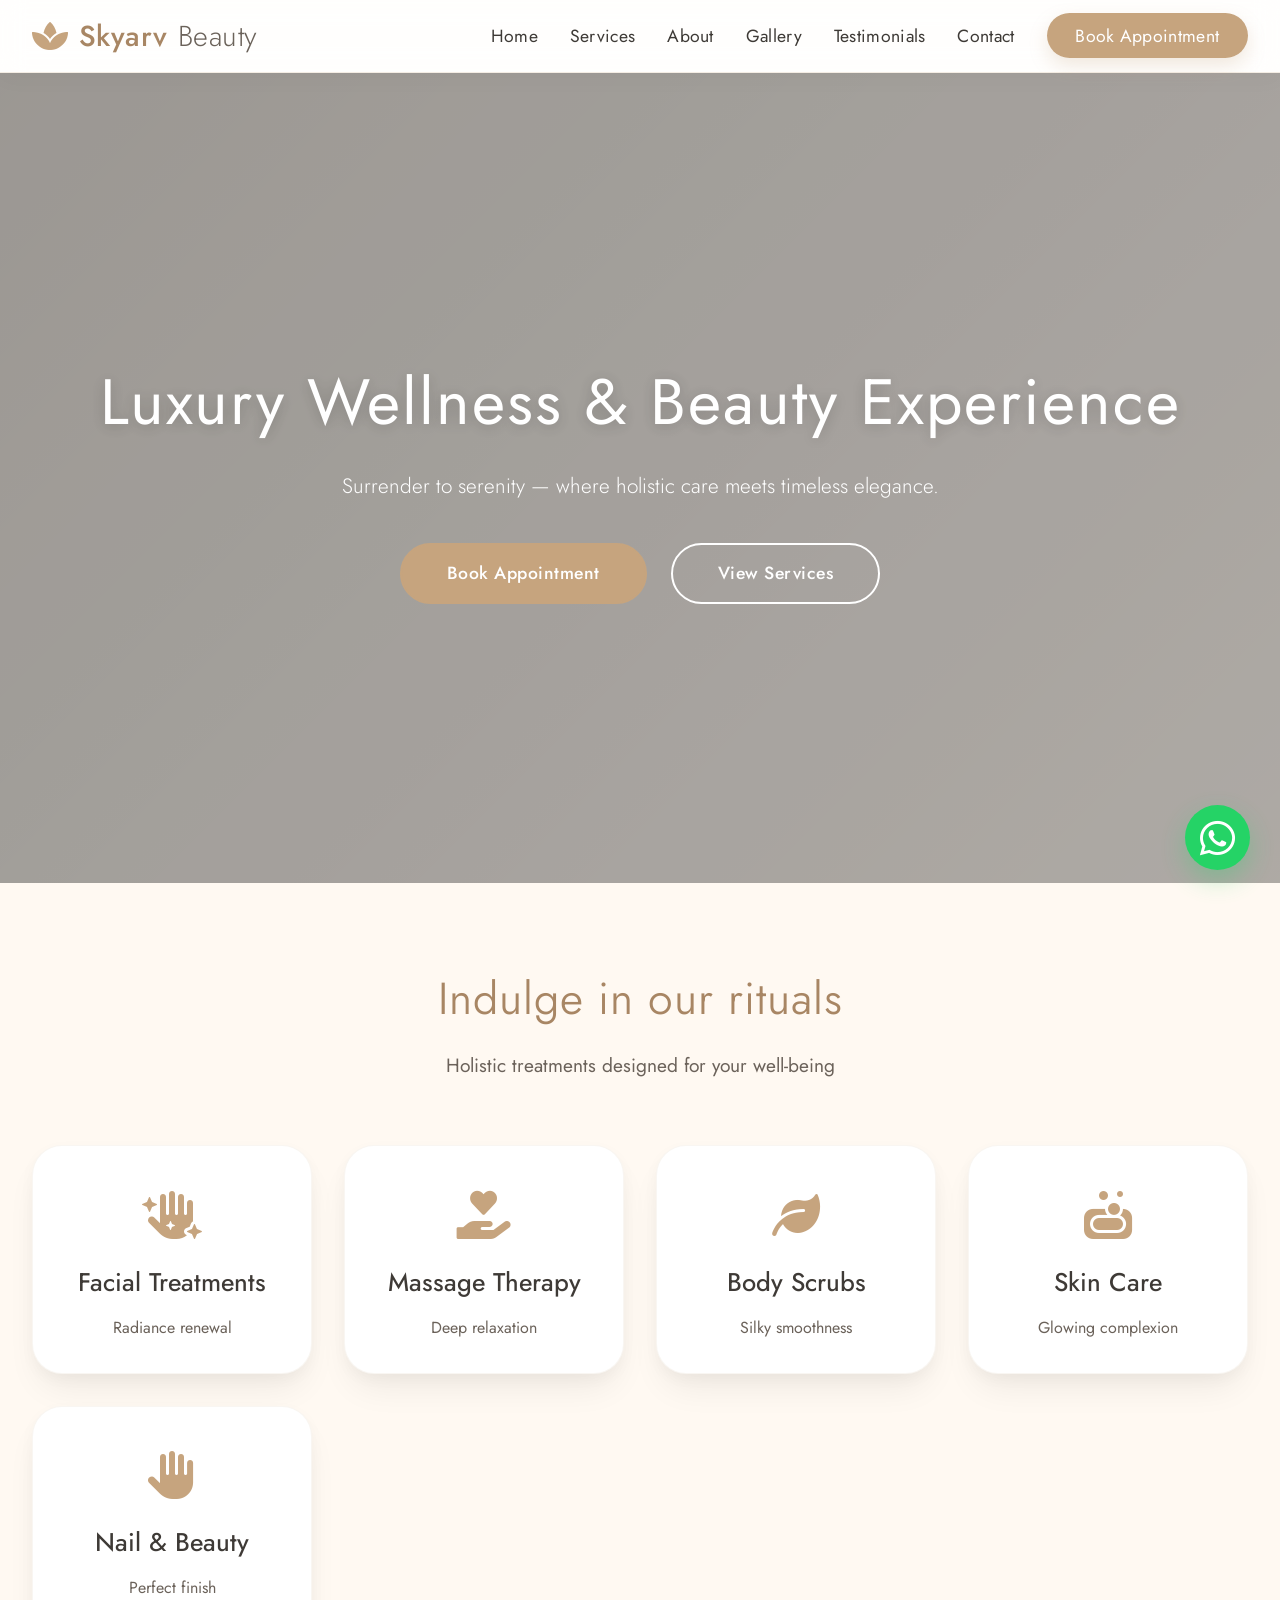
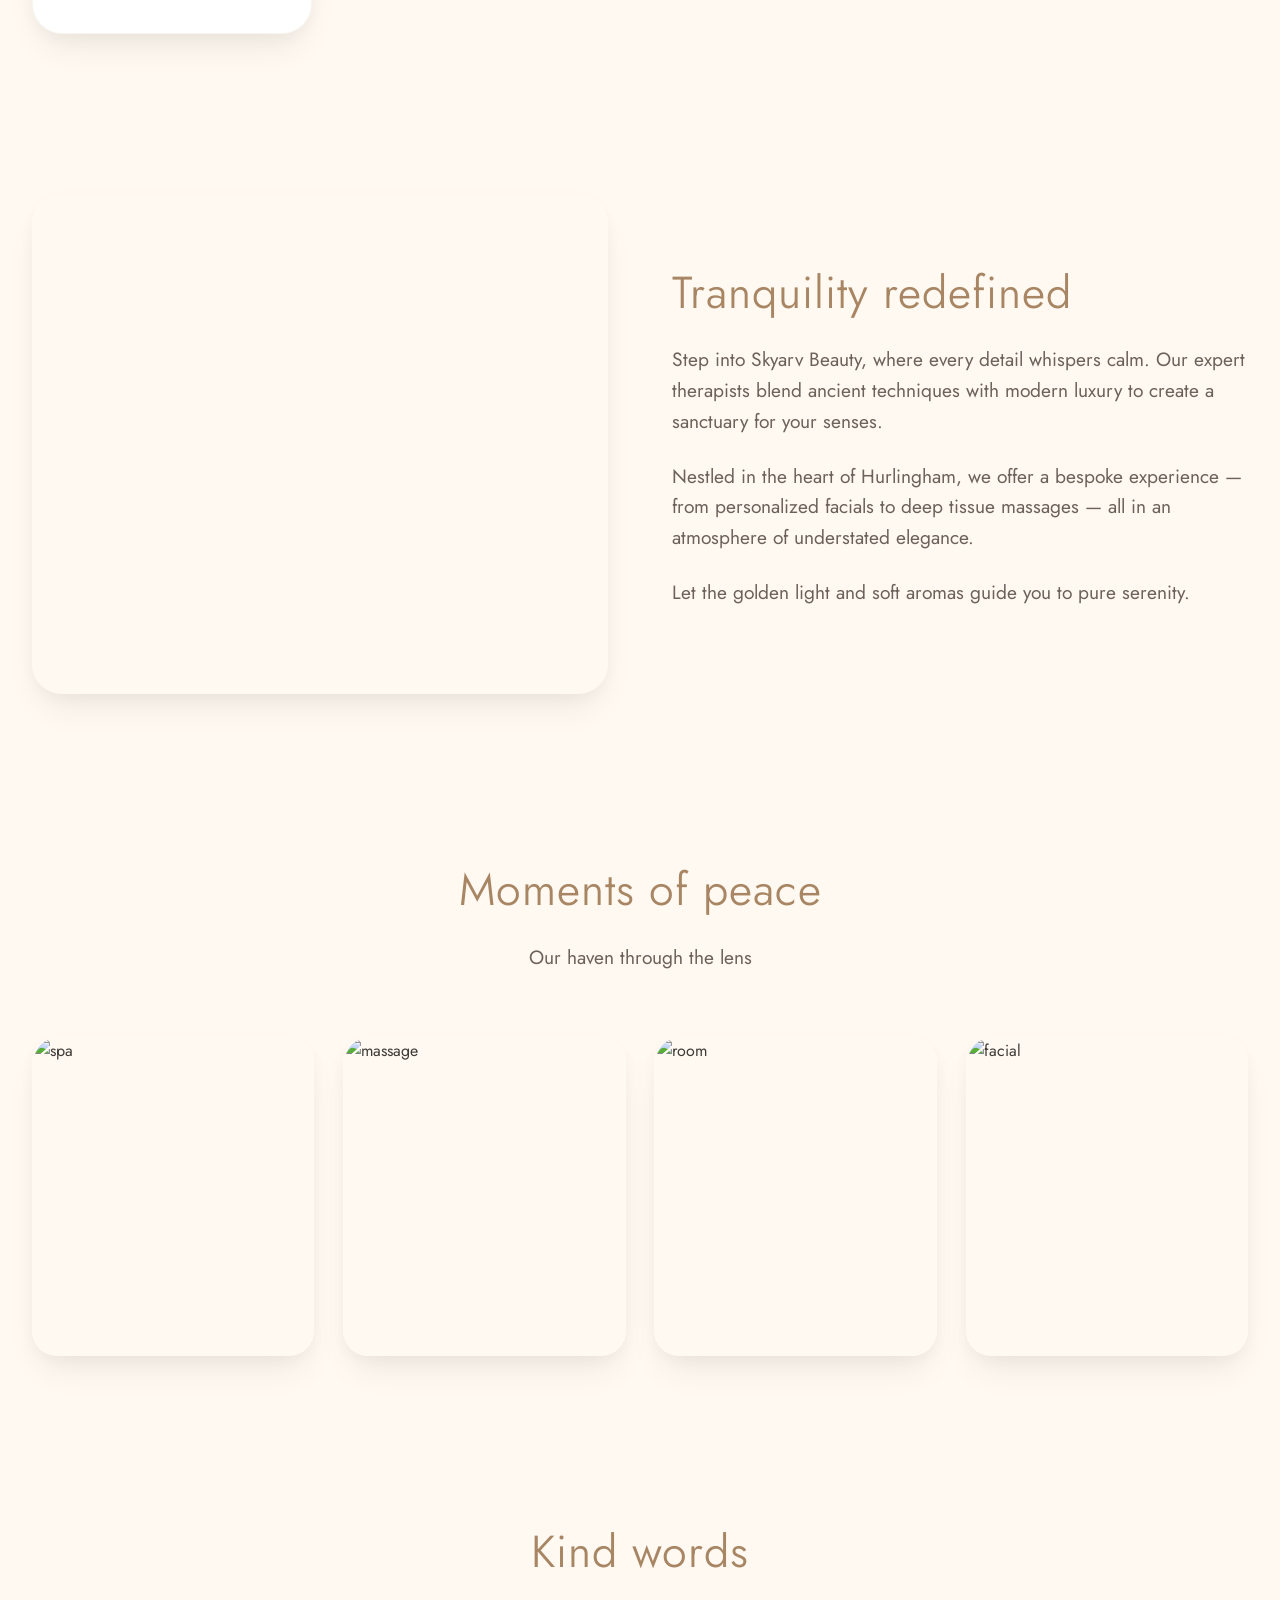
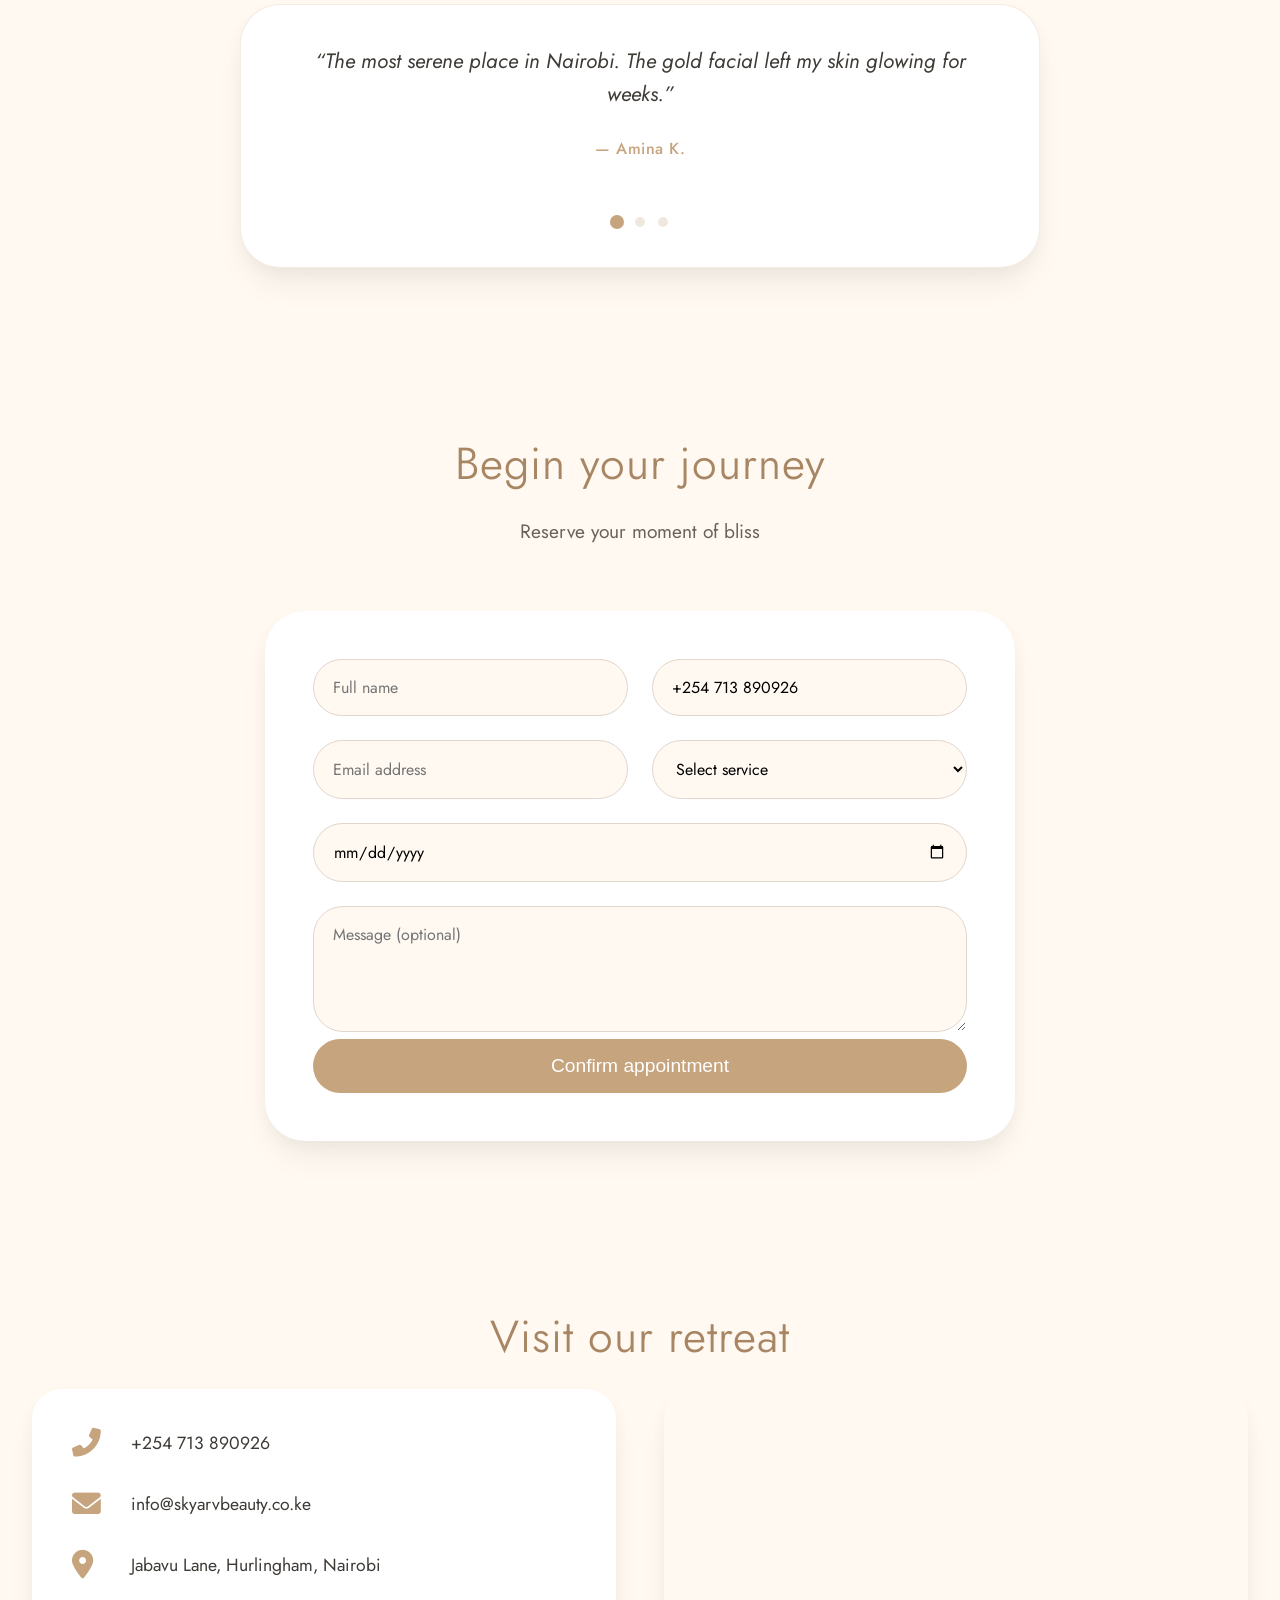
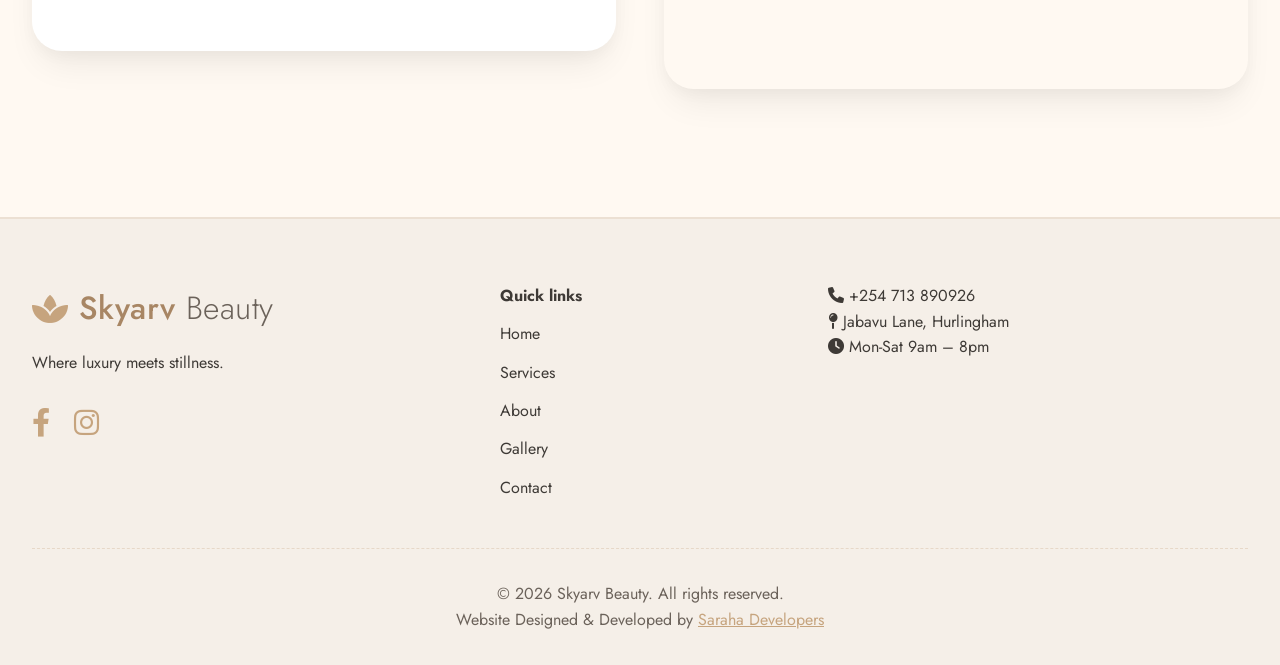
==== index.html @ e3284411 "Initial commit: premium spa website concept" ====
<!DOCTYPE html>
<html lang="en">
<head>
    <meta charset="UTF-8">
    <meta name="viewport" content="width=device-width, initial-scale=1.0">
    <title>Skyarv Beauty | Luxury Spa & Wellness</title>
    <!-- Jost font & Font Awesome -->
    <link rel="preconnect" href="https://fonts.googleapis.com">
    <link rel="preconnect" href="https://fonts.gstatic.com" crossorigin>
    <link href="https://fonts.googleapis.com/css2?family=Jost:wght@300;400;500;600;700&display=swap" rel="stylesheet">
    <link rel="stylesheet" href="https://cdnjs.cloudflare.com/ajax/libs/font-awesome/6.0.0-beta3/css/all.min.css">
    <style>
        * {
            margin: 0;
            padding: 0;
            box-sizing: border-box;
        }

        :root {
            --cream: #fff9f2;
            --beige: #f5efe8;
            --soft-beige: #f0e8de;
            --white: #ffffff;
            --gold: #c6a47e;
            --gold-light: #dac29c;
            --dark-gold: #a88664;
            --text-dark: #3e3a36;
            --text-light: #6b625a;
            --shadow: 0 20px 35px -8px rgba(0,0,0,0.07), 0 5px 15px rgba(0,0,0,0.03);
            --transition: all 0.3s ease;
        }

        body {
            font-family: 'Jost', sans-serif;
            background-color: var(--cream);
            color: var(--text-dark);
            line-height: 1.6;
            scroll-behavior: smooth;
            overflow-x: hidden;
        }

        /* scroll padding for fixed header */
        html {
            scroll-padding-top: 90px;
            scroll-behavior: smooth;
        }

        /* ---- navigation ---- */
        .navbar {
            position: sticky;
            top: 0;
            width: 100%;
            background: rgba(255, 255, 255, 0.85);
            backdrop-filter: blur(12px);
            -webkit-backdrop-filter: blur(12px);
            box-shadow: 0 5px 25px rgba(0,0,0,0.03);
            z-index: 1000;
            padding: 0.8rem 2rem;
            display: flex;
            align-items: center;
            justify-content: space-between;
            flex-wrap: wrap;
            border-bottom: 1px solid rgba(198, 164, 126, 0.2);
        }

        .logo {
            display: flex;
            align-items: center;
            gap: 10px;
            font-size: 1.8rem;
            font-weight: 500;
            letter-spacing: 0.5px;
            color: var(--dark-gold);
        }
        .logo i {
            font-size: 2rem;
            color: var(--gold);
        }
        .logo span {
            font-weight: 300;
            color: var(--text-light);
        }

        .nav-links {
            display: flex;
            gap: 2rem;
            list-style: none;
            align-items: center;
        }
        .nav-links a {
            text-decoration: none;
            font-weight: 400;
            color: var(--text-dark);
            font-size: 1.1rem;
            letter-spacing: 0.3px;
            transition: var(--transition);
            position: relative;
        }
        .nav-links a:hover {
            color: var(--gold);
        }
        .nav-links a::after {
            content: '';
            position: absolute;
            bottom: -5px;
            left: 0;
            width: 0%;
            height: 2px;
            background: var(--gold);
            transition: 0.3s;
        }
        .nav-links a:hover::after {
            width: 100%;
        }

        .book-btn {
            background: var(--gold);
            color: white !important;
            padding: 0.6rem 1.8rem;
            border-radius: 40px;
            font-weight: 500;
            box-shadow: 0 8px 18px rgba(198, 164, 126, 0.25);
            transition: var(--transition);
        }
        .book-btn:hover {
            background: var(--dark-gold);
            transform: translateY(-3px);
            box-shadow: 0 15px 25px rgba(198, 164, 126, 0.3);
        }
        .book-btn::after {
            display: none;
        }

        /* mobile menu toggle (simple) */
        .menu-toggle {
            display: none;
            font-size: 2rem;
            color: var(--gold);
            cursor: pointer;
        }

        /* ---- hero section ---- */
        .hero {
            height: 90vh;
            min-height: 700px;
            background: linear-gradient(135deg, rgba(0,0,0,0.2), rgba(0,0,0,0.1)), url('https://images.unsplash.com/photo-1600334129128-685c5582fd35?q=80&w=2070&auto=format&fit=crop');
            background-size: cover;
            background-position: center 20%;
            display: flex;
            align-items: center;
            justify-content: center;
            text-align: center;
            color: white;
            position: relative;
        }
        .hero-overlay {
            background: rgba(0, 0, 0, 0.2);
            padding: 2rem;
            width: 100%;
            height: 100%;
            display: flex;
            flex-direction: column;
            justify-content: center;
            align-items: center;
            backdrop-filter: brightness(0.95);
        }
        .hero h1 {
            font-size: 4rem;
            font-weight: 400;
            letter-spacing: 2px;
            margin-bottom: 1rem;
            text-shadow: 0 2px 15px rgba(0,0,0,0.2);
        }
        .hero p {
            font-size: 1.3rem;
            font-weight: 300;
            max-width: 700px;
            margin-bottom: 2.5rem;
        }
        .hero-btns {
            display: flex;
            gap: 1.5rem;
            flex-wrap: wrap;
            justify-content: center;
        }
        .btn {
            padding: 0.9rem 2.8rem;
            border-radius: 50px;
            font-weight: 500;
            font-size: 1.1rem;
            letter-spacing: 0.5px;
            background: transparent;
            border: 2px solid white;
            color: white;
            cursor: pointer;
            transition: var(--transition);
            text-decoration: none;
            display: inline-block;
        }
        .btn-primary {
            background: var(--gold);
            border-color: var(--gold);
            color: white;
        }
        .btn-primary:hover {
            background: var(--dark-gold);
            border-color: var(--dark-gold);
            transform: scale(1.03);
            box-shadow: 0 15px 30px rgba(198, 164, 126, 0.4);
        }
        .btn-outline:hover {
            background: white;
            color: var(--text-dark);
            border-color: white;
        }

        /* ---- sections general ---- */
        .section {
            padding: 5rem 2rem;
            max-width: 1400px;
            margin: 0 auto;
        }
        .section-title {
            font-size: 2.8rem;
            font-weight: 350;
            color: var(--dark-gold);
            text-align: center;
            margin-bottom: 1rem;
            letter-spacing: 1px;
        }
        .section-sub {
            text-align: center;
            color: var(--text-light);
            max-width: 700px;
            margin: 0 auto 4rem;
            font-size: 1.2rem;
        }

        /* ---- services cards ---- */
        .services-grid {
            display: grid;
            grid-template-columns: repeat(auto-fit, minmax(220px, 1fr));
            gap: 2rem;
        }
        .service-card {
            background: var(--white);
            padding: 2.8rem 1.5rem 2rem;
            border-radius: 30px;
            text-align: center;
            box-shadow: var(--shadow);
            transition: var(--transition);
            border: 1px solid rgba(198,164,126,0.1);
            cursor: default;
        }
        .service-card:hover {
            transform: translateY(-15px);
            box-shadow: 0 30px 45px -15px rgba(198,164,126,0.3);
            border-color: var(--gold-light);
        }
        .service-card i {
            font-size: 3rem;
            color: var(--gold);
            margin-bottom: 1.5rem;
        }
        .service-card h3 {
            font-size: 1.6rem;
            font-weight: 450;
            margin-bottom: 0.7rem;
        }
        .service-card p {
            color: var(--text-light);
        }

        /* ---- about two column ---- */
        .about-grid {
            display: grid;
            grid-template-columns: 1fr 1fr;
            gap: 4rem;
            align-items: center;
        }
        .about-img {
            border-radius: 30px;
            overflow: hidden;
            box-shadow: var(--shadow);
            height: 500px;
            background: url('https://images.unsplash.com/photo-1544161515-4ab6ce6db874?q=80&w=2070&auto=format&fit=crop') center/cover;
        }
        .about-text p {
            font-size: 1.2rem;
            color: var(--text-light);
            margin-bottom: 1.5rem;
        }

        /* ---- gallery grid ---- */
        .gallery-grid {
            display: grid;
            grid-template-columns: repeat(auto-fit, minmax(280px, 1fr));
            gap: 1.8rem;
        }
        .gallery-item {
            border-radius: 25px;
            overflow: hidden;
            box-shadow: var(--shadow);
            height: 320px;
            transition: var(--transition);
            border: 2px solid transparent;
        }
        .gallery-item:hover {
            transform: scale(1.02);
            border-color: var(--gold);
            box-shadow: 0 30px 40px -15px var(--gold-light);
        }
        .gallery-item img {
            width: 100%;
            height: 100%;
            object-fit: cover;
            display: block;
        }

        /* ---- testimonials slider ---- */
        .testimonial-container {
            max-width: 800px;
            margin: 0 auto;
            background: var(--white);
            border-radius: 40px;
            padding: 2.5rem 3rem;
            box-shadow: var(--shadow);
            border: 1px solid rgba(198,164,126,0.2);
            position: relative;
        }
        .testimonial-slide {
            display: none;
            text-align: center;
            animation: fade 0.5s;
        }
        .testimonial-slide.active {
            display: block;
        }
        .testimonial-slide p {
            font-size: 1.3rem;
            font-style: italic;
            color: var(--text-dark);
            margin-bottom: 1.5rem;
        }
        .client-name {
            font-weight: 500;
            color: var(--gold);
            letter-spacing: 0.5px;
        }
        .slider-controls {
            display: flex;
            justify-content: center;
            gap: 2rem;
            margin-top: 2rem;
        }
        .slider-btn {
            background: none;
            border: 2px solid var(--gold);
            color: var(--gold);
            width: 50px;
            height: 50px;
            border-radius: 50%;
            font-size: 1.5rem;
            cursor: pointer;
            transition: var(--transition);
        }
        .slider-btn:hover {
            background: var(--gold);
            color: white;
        }
        .dots {
            display: flex;
            justify-content: center;
            gap: 0.8rem;
            margin-top: 1.5rem;
        }
        .dot {
            width: 10px;
            height: 10px;
            background: var(--soft-beige);
            border-radius: 50%;
            cursor: pointer;
            transition: var(--transition);
        }
        .dot.active {
            background: var(--gold);
            transform: scale(1.4);
        }

        /* ---- booking form ---- */
        .booking-form {
            max-width: 750px;
            margin: 0 auto;
            background: var(--white);
            padding: 3rem;
            border-radius: 40px;
            box-shadow: var(--shadow);
        }
        .form-row {
            display: grid;
            grid-template-columns: 1fr 1fr;
            gap: 1.5rem;
            margin-bottom: 1.5rem;
        }
        .form-group {
            width: 100%;
        }
        input, select, textarea {
            width: 100%;
            padding: 1rem 1.2rem;
            border: 1px solid #e0d6cc;
            border-radius: 50px;
            font-family: 'Jost', sans-serif;
            font-size: 1rem;
            background: var(--cream);
            transition: var(--transition);
        }
        input:focus, select:focus, textarea:focus {
            outline: none;
            border-color: var(--gold);
            box-shadow: 0 0 0 4px rgba(198,164,126,0.15);
        }
        textarea {
            border-radius: 30px;
            resize: vertical;
        }
        .submit-btn {
            background: var(--gold);
            color: white;
            border: none;
            padding: 1rem 3rem;
            font-size: 1.2rem;
            border-radius: 60px;
            font-weight: 500;
            cursor: pointer;
            width: 100%;
            transition: var(--transition);
        }
        .submit-btn:hover {
            background: var(--dark-gold);
            box-shadow: 0 15px 30px rgba(198,164,126,0.4);
        }

        /* ---- contact section + map ---- */
        .contact-grid {
            display: grid;
            grid-template-columns: 1fr 1fr;
            gap: 3rem;
            align-items: start;
        }
        .contact-info {
            background: var(--white);
            padding: 2.5rem;
            border-radius: 30px;
            box-shadow: var(--shadow);
        }
        .info-item {
            display: flex;
            align-items: center;
            gap: 1.2rem;
            margin-bottom: 2rem;
            font-size: 1.1rem;
        }
        .info-item i {
            font-size: 1.8rem;
            color: var(--gold);
            width: 40px;
        }
        .info-item a {
            text-decoration: none;
            color: var(--text-dark);
            transition: var(--transition);
        }
        .info-item a:hover {
            color: var(--gold);
        }
        .map-container {
            border-radius: 30px;
            overflow: hidden;
            height: 300px;
            box-shadow: var(--shadow);
        }
        .map-container iframe {
            width: 100%;
            height: 100%;
            border: 0;
        }

        /* ---- footer ---- */
        .footer {
            background: var(--beige);
            padding: 4rem 2rem 2rem;
            margin-top: 3rem;
            border-top: 2px solid rgba(198,164,126,0.2);
        }
        .footer-grid {
            max-width: 1300px;
            margin: 0 auto;
            display: grid;
            grid-template-columns: 1.5fr 1fr 1.5fr;
            gap: 3rem;
        }
        .footer-logo .logo {
            font-size: 2rem;
            margin-bottom: 1rem;
        }
        .footer-links {
            display: flex;
            flex-direction: column;
            gap: 0.8rem;
        }
        .footer-links a {
            text-decoration: none;
            color: var(--text-dark);
            transition: var(--transition);
        }
        .footer-links a:hover {
            color: var(--gold);
            transform: translateX(5px);
        }
        .social-icons {
            display: flex;
            gap: 1.5rem;
            margin-top: 1.5rem;
        }
        .social-icons a {
            color: var(--gold);
            font-size: 1.8rem;
            transition: var(--transition);
        }
        .social-icons a:hover {
            color: var(--dark-gold);
            transform: scale(1.1);
        }
        .copyright {
            text-align: center;
            margin-top: 3rem;
            color: var(--text-light);
            border-top: 1px dashed rgba(198,164,126,0.3);
            padding-top: 2rem;
        }

        /* floating whatsapp */
        .whatsapp-float {
            position: fixed;
            bottom: 30px;
            right: 30px;
            background: #25D366;
            color: white;
            width: 65px;
            height: 65px;
            border-radius: 50%;
            display: flex;
            align-items: center;
            justify-content: center;
            font-size: 2.5rem;
            box-shadow: 0 10px 25px rgba(37, 211, 102, 0.3);
            z-index: 999;
            transition: var(--transition);
            text-decoration: none;
        }
        .whatsapp-float:hover {
            background: #20b859;
            transform: scale(1.08);
        }

        /* fade-in scroll animations */
        .fade-section {
            opacity: 0;
            transform: translateY(25px);
            transition: opacity 0.8s ease, transform 0.8s ease;
        }
        .fade-section.visible {
            opacity: 1;
            transform: translateY(0);
        }

        /* responsiveness */
        @media (max-width: 900px) {
            .navbar {
                padding: 1rem 1.5rem;
            }
            .nav-links {
                display: none;
                width: 100%;
                flex-direction: column;
                gap: 1rem;
                padding: 2rem 0;
            }
            .nav-links.show {
                display: flex;
            }
            .menu-toggle {
                display: block;
            }
            .hero h1 { font-size: 3rem; }
            .about-grid, .contact-grid, .footer-grid {
                grid-template-columns: 1fr;
            }
            .form-row {
                grid-template-columns: 1fr;
            }
        }
        @media (max-width: 500px) {
            .hero h1 { font-size: 2.3rem; }
            .btn { padding: 0.7rem 1.8rem; }
        }

        /* helper */
        .text-gold { color: var(--gold); }
    </style>
</head>
<body>
    <!-- floating whatsapp -->
    <a href="https://wa.me/254713890926" class="whatsapp-float" target="_blank" rel="noopener"><i class="fab fa-whatsapp"></i></a>

    <!-- sticky navbar -->
    <nav class="navbar" id="navbar">
        <div class="logo">
            <i class="fas fa-spa"></i> Skyarv <span>Beauty</span>
        </div>
        <div class="menu-toggle" id="menu-toggle"><i class="fas fa-bars"></i></div>
        <ul class="nav-links" id="nav-links">
            <li><a href="#home">Home</a></li>
            <li><a href="#services">Services</a></li>
            <li><a href="#about">About</a></li>
            <li><a href="#gallery">Gallery</a></li>
            <li><a href="#testimonials">Testimonials</a></li>
            <li><a href="#contact">Contact</a></li>
            <li><a href="#booking" class="book-btn">Book Appointment</a></li>
        </ul>
    </nav>

    <!-- hero section -->
    <section id="home" class="hero fade-section">
        <div class="hero-overlay">
            <h1>Luxury Wellness & Beauty Experience</h1>
            <p>Surrender to serenity — where holistic care meets timeless elegance.</p>
            <div class="hero-btns">
                <a href="#booking" class="btn btn-primary">Book Appointment</a>
                <a href="#services" class="btn btn-outline">View Services</a>
            </div>
        </div>
    </section>

    <!-- services -->
    <section id="services" class="section fade-section">
        <h2 class="section-title">Indulge in our rituals</h2>
        <div class="section-sub">Holistic treatments designed for your well-being</div>
        <div class="services-grid">
            <div class="service-card"><i class="fas fa-hand-sparkles"></i><h3>Facial Treatments</h3><p>Radiance renewal</p></div>
            <div class="service-card"><i class="fas fa-hand-holding-heart"></i><h3>Massage Therapy</h3><p>Deep relaxation</p></div>
            <div class="service-card"><i class="fas fa-leaf"></i><h3>Body Scrubs</h3><p>Silky smoothness</p></div>
            <div class="service-card"><i class="fas fa-soap"></i><h3>Skin Care</h3><p>Glowing complexion</p></div>
            <div class="service-card"><i class="fas fa-hand"></i><h3>Nail & Beauty</h3><p>Perfect finish</p></div>
        </div>
    </section>

    <!-- about -->
    <section id="about" class="section fade-section">
        <div class="about-grid">
            <div class="about-img"> </div>
            <div class="about-text">
                <h2 class="section-title" style="text-align: left;">Tranquility redefined</h2>
                <p>Step into Skyarv Beauty, where every detail whispers calm. Our expert therapists blend ancient techniques with modern luxury to create a sanctuary for your senses.</p>
                <p>Nestled in the heart of Hurlingham, we offer a bespoke experience — from personalized facials to deep tissue massages — all in an atmosphere of understated elegance.</p>
                <p>Let the golden light and soft aromas guide you to pure serenity.</p>
            </div>
        </div>
    </section>

    <!-- gallery -->
    <section id="gallery" class="section fade-section">
        <h2 class="section-title">Moments of peace</h2>
        <div class="section-sub">Our haven through the lens</div>
        <div class="gallery-grid">
            <div class="gallery-item"><img src="https://images.unsplash.com/photo-1600334129128-685c5582fd35?q=80&w=2070&auto=format&fit=crop" alt="spa"></div>
            <div class="gallery-item"><img src="https://images.unsplash.com/photo-1544161515-4ab6ce6db874?q=80&w=2070&auto=format&fit=crop" alt="massage"></div>
            <div class="gallery-item"><img src="https://plus.unsplash.com/premium_photo-1661580165651-8db470b9d416?w=500&auto=format&fit=crop&q=60&ixlib=rb-4.1.0&ixid=M3wxMjA3fDB8MHxzZWFyY2h8MXx8c3BhJTIwaW1hZ2VzfGVufDB8fDB8fHww" alt="room"></div>
            <div class="gallery-item"><img src="https://images.unsplash.com/photo-1600334129128-685c5582fd35?q=80&w=2070&auto=format&fit=crop" alt="facial"></div>
        </div>
    </section>

    <!-- testimonials slider -->
    <section id="testimonials" class="section fade-section">
        <h2 class="section-title">Kind words</h2>
        <div class="testimonial-container">
            <div class="testimonial-slide active"><p>“The most serene place in Nairobi. The gold facial left my skin glowing for weeks.”</p><span class="client-name">— Amina K.</span></div>
            <div class="testimonial-slide"><p>“Professional, calming, and absolutely luxurious. Their massage therapy is otherworldly.”</p><span class="client-name">— James M.</span></div>
            <div class="testimonial-slide"><p>“Finally a spa that understands quiet elegance. The attention to detail is unmatched.”</p><span class="client-name">— Wambui N.</span></div>
            <div class="slider-controls">
              </div>
            <div class="dots" id="testimonialDots">
                <span class="dot active"></span><span class="dot"></span><span class="dot"></span>
            </div>
        </div>
    </section>

    <!-- booking section -->
    <section id="booking" class="section fade-section">
        <h2 class="section-title">Begin your journey</h2>
        <div class="section-sub">Reserve your moment of bliss</div>
        <form class="booking-form" id="bookingForm">
            <div class="form-row">
                <input type="text" placeholder="Full name" required>
                <input type="tel" placeholder="Phone number" value="+254 713 890926">
            </div>
            <div class="form-row">
                <input type="email" placeholder="Email address">
                <select required>
                    <option>Select service</option>
                    <option>Facial Treatments</option>
                    <option>Massage Therapy</option>
                    <option>Body Scrubs</option>
                    <option>Skin Care</option>
                    <option>Nail & Beauty Services</option>
                </select>
            </div>
            <input type="date" style="margin-bottom:1.5rem;" required>
            <textarea rows="4" placeholder="Message (optional)"></textarea>
            <button type="submit" class="submit-btn">Confirm appointment</button>
        </form>
    </section>

    <!-- contact + map -->
    <section id="contact" class="section fade-section">
        <h2 class="section-title">Visit our retreat</h2>
        <div class="contact-grid">
            <div class="contact-info">
                <div class="info-item"><i class="fas fa-phone-alt"></i> <a href="tel:+254713890926">+254 713 890926</a></div>
                <div class="info-item"><i class="fas fa-envelope"></i> <a href="mailto:info@skyarvbeauty.co.ke">info@skyarvbeauty.co.ke</a></div>
                <div class="info-item"><i class="fas fa-map-marker-alt"></i> Jabavu Lane, Hurlingham, Nairobi</div>
            </div>
            <div class="map-container">
                <iframe src="https://maps.google.com/maps?q=jabavu%20lane%20hurlingham%20nairobi&output=embed" allowfullscreen></iframe>
            </div>
        </div>
    </section>

    <!-- footer -->
    <footer class="footer">
        <div class="footer-grid">
            <div class="footer-logo">
                <div class="logo"><i class="fas fa-spa"></i> Skyarv <span>Beauty</span></div>
                <p>Where luxury meets stillness.</p>
                <div class="social-icons">
                    <a href="#"><i class="fab fa-facebook-f"></i></a>
                    <a href="#"><i class="fab fa-instagram"></i></a>
                    <a href="#"><i class="fab fa-x-twitter"></i></a>
                </div>
            </div>
            <div class="footer-links">
                <h4>Quick links</h4>
                <a href="#home">Home</a><a href="#services">Services</a><a href="#about">About</a><a href="#gallery">Gallery</a><a href="#contact">Contact</a>
            </div>
            <div class="footer-contact">
                <p><i class="fas fa-phone"></i> +254 713 890926</p>
                <p><i class="fas fa-map-pin"></i> Jabavu Lane, Hurlingham</p>
                <p><i class="fas fa-clock"></i> Mon-Sat 9am – 8pm</p>
            </div>
        </div>
        <div class="copyright">
            © <span id="currentYear"></span> Skyarv Beauty. All rights reserved. <br> Website Designed & Developed by <a href="https://sarahadevelopers.co.ke" target="_blank" style="color: var(--gold);">Saraha Developers</a>
        </div>
    </footer>

    <script>
        (function() {
            // mobile menu toggle
            const menuToggle = document.getElementById('menu-toggle');
            const navLinks = document.getElementById('nav-links');
            if (menuToggle) {
                menuToggle.addEventListener('click', () => {
                    navLinks.classList.toggle('show');
                });
            }

            // testimonial slider
            const slides = document.querySelectorAll('.testimonial-slide');
            const dots = document.querySelectorAll('.dot');
            const prev = document.getElementById('prevTestimonial');
            const next = document.getElementById('nextTestimonial');
            let current = 0;

            function showSlide(index) {
                if (index < 0) index = slides.length - 1;
                if (index >= slides.length) index = 0;
                slides.forEach(s => s.classList.remove('active'));
                dots.forEach(d => d.classList.remove('active'));
                slides[index].classList.add('active');
                dots[index].classList.add('active');
                current = index;
            }

            if (prev && next) {
                prev.addEventListener('click', () => showSlide(current - 1));
                next.addEventListener('click', () => showSlide(current + 1));
                dots.forEach((dot, i) => {
                    dot.addEventListener('click', () => showSlide(i));
                });
            }

            // dynamic year
            document.getElementById('currentYear').textContent = new Date().getFullYear();

            // booking form prevent default (demo)
            document.getElementById('bookingForm').addEventListener('submit', function(e) {
                e.preventDefault();
                alert('Thank you. We will contact you shortly to confirm your appointment.');
            });

            // smooth scroll for nav links (prevent default and use native smooth)
            const links = document.querySelectorAll('.nav-links a[href^="#"]');
            links.forEach(link => {
                link.addEventListener('click', function(e) {
                    e.preventDefault();
                    const targetId = this.getAttribute('href');
                    if (targetId === '#') return;
                    const targetElement = document.querySelector(targetId);
                    if (targetElement) {
                        targetElement.scrollIntoView({ behavior: 'smooth' });
                    }
                    // close mobile menu if open
                    if (navLinks.classList.contains('show')) navLinks.classList.remove('show');
                });
            });

            // intersection observer for fade sections
            const faders = document.querySelectorAll('.fade-section');
            const observer = new IntersectionObserver((entries) => {
                entries.forEach(entry => {
                    if (entry.isIntersecting) {
                        entry.target.classList.add('visible');
                    }
                });
            }, { threshold: 0.15, rootMargin: '0px' });
            faders.forEach(el => observer.observe(el));

            // minor: set background image for about (if fails)
        })();
    </script>
</body>
</html>
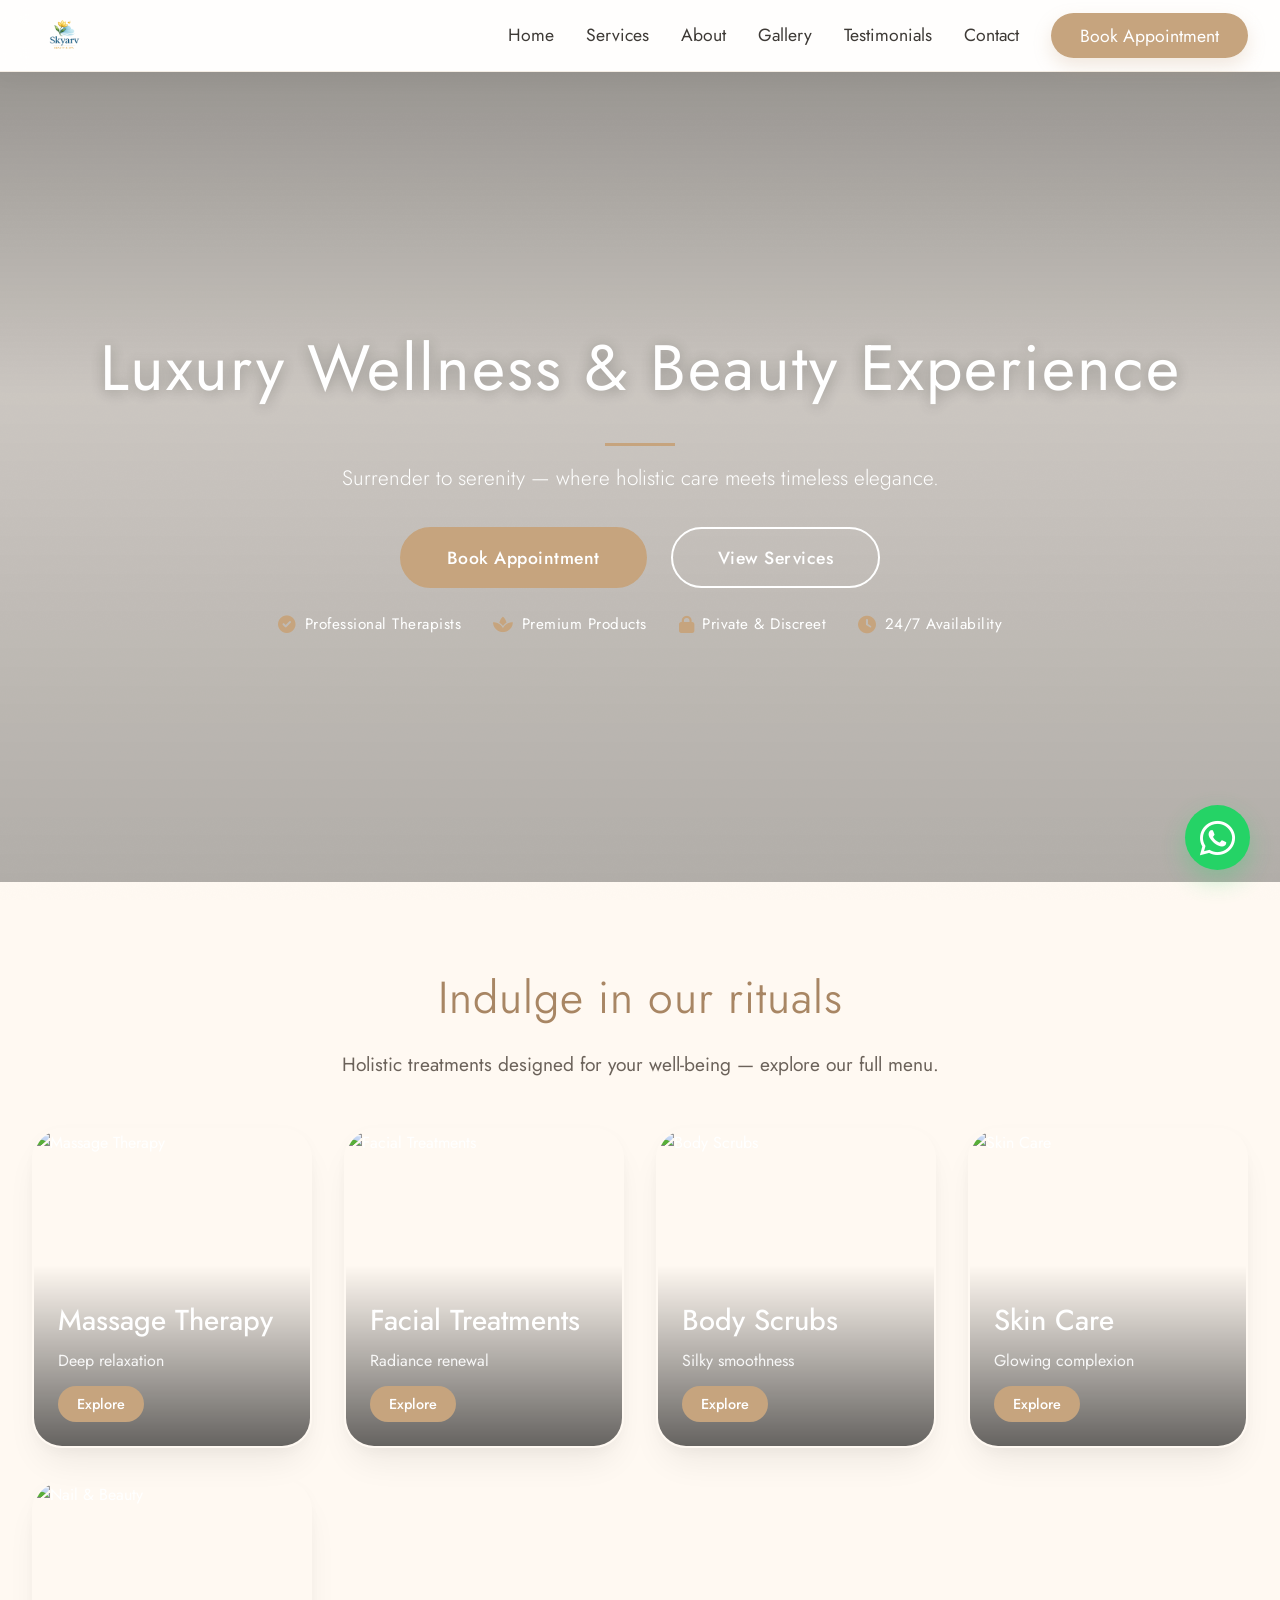
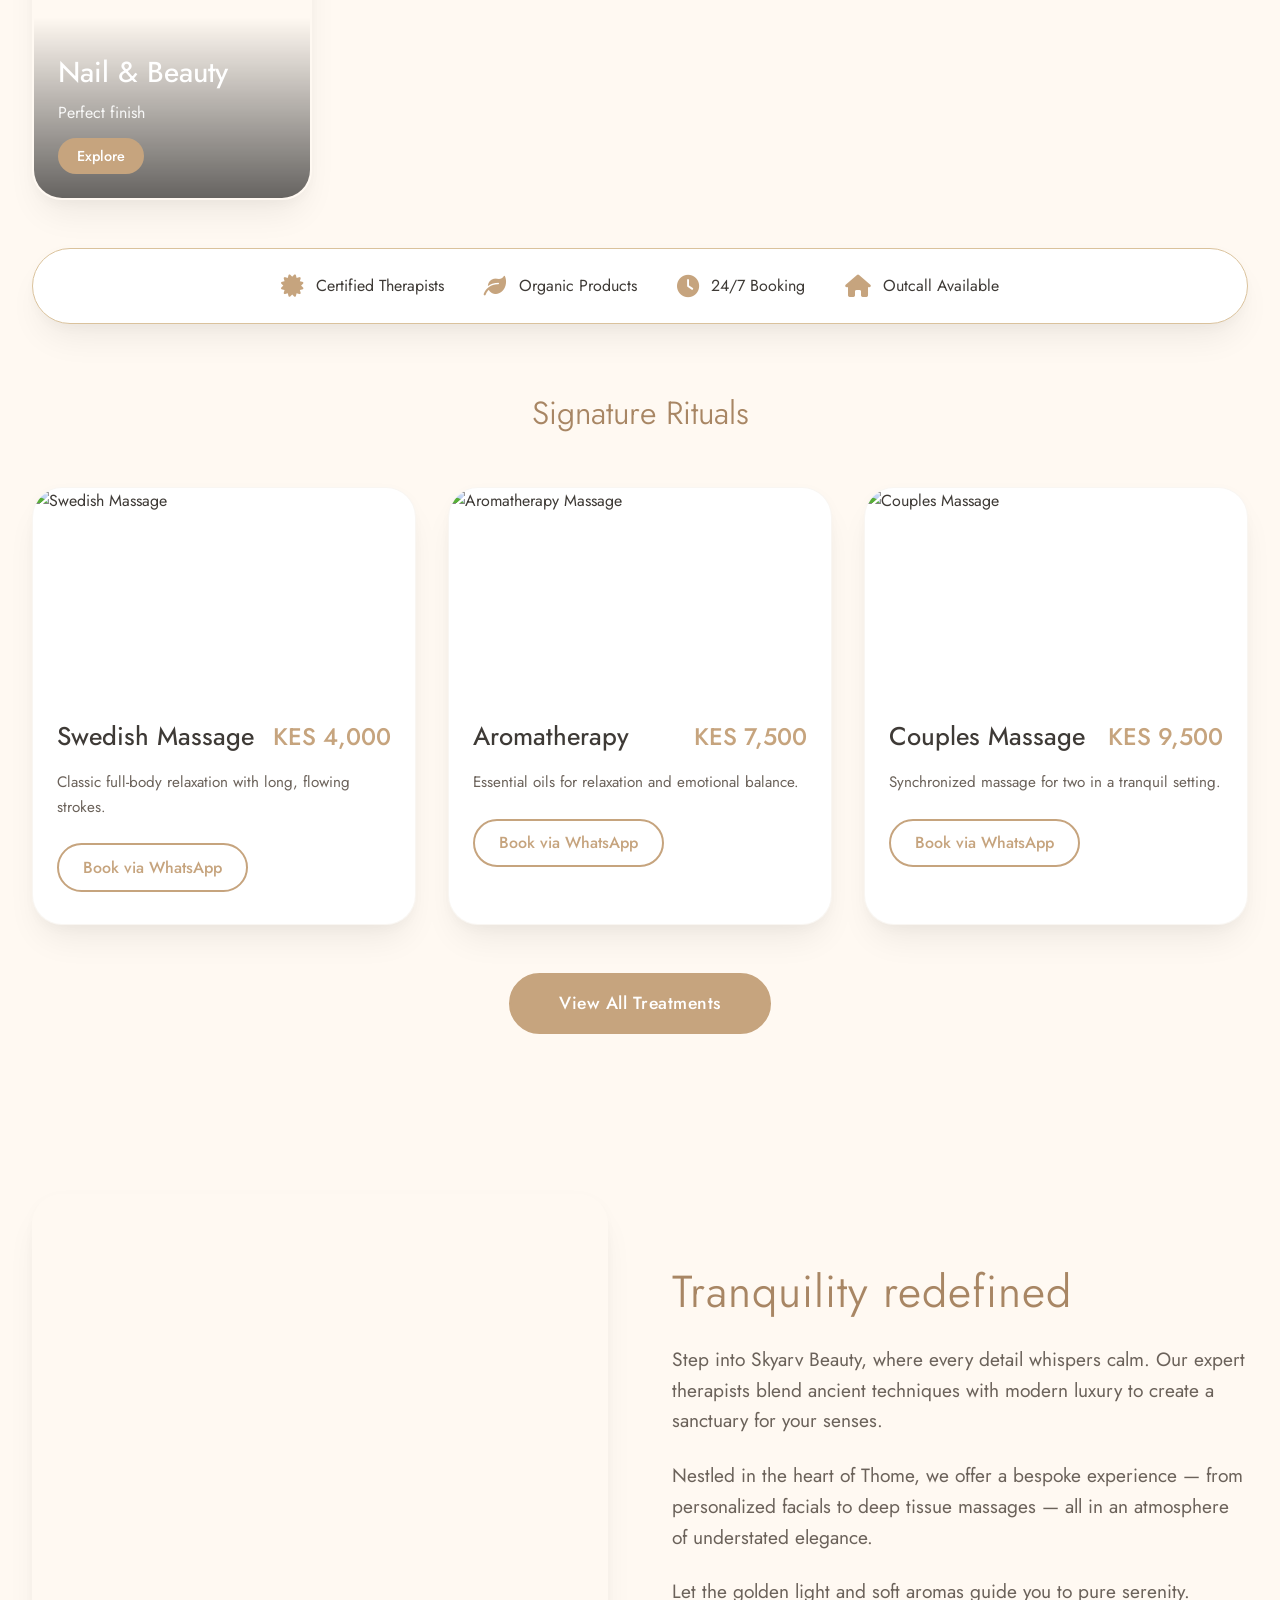
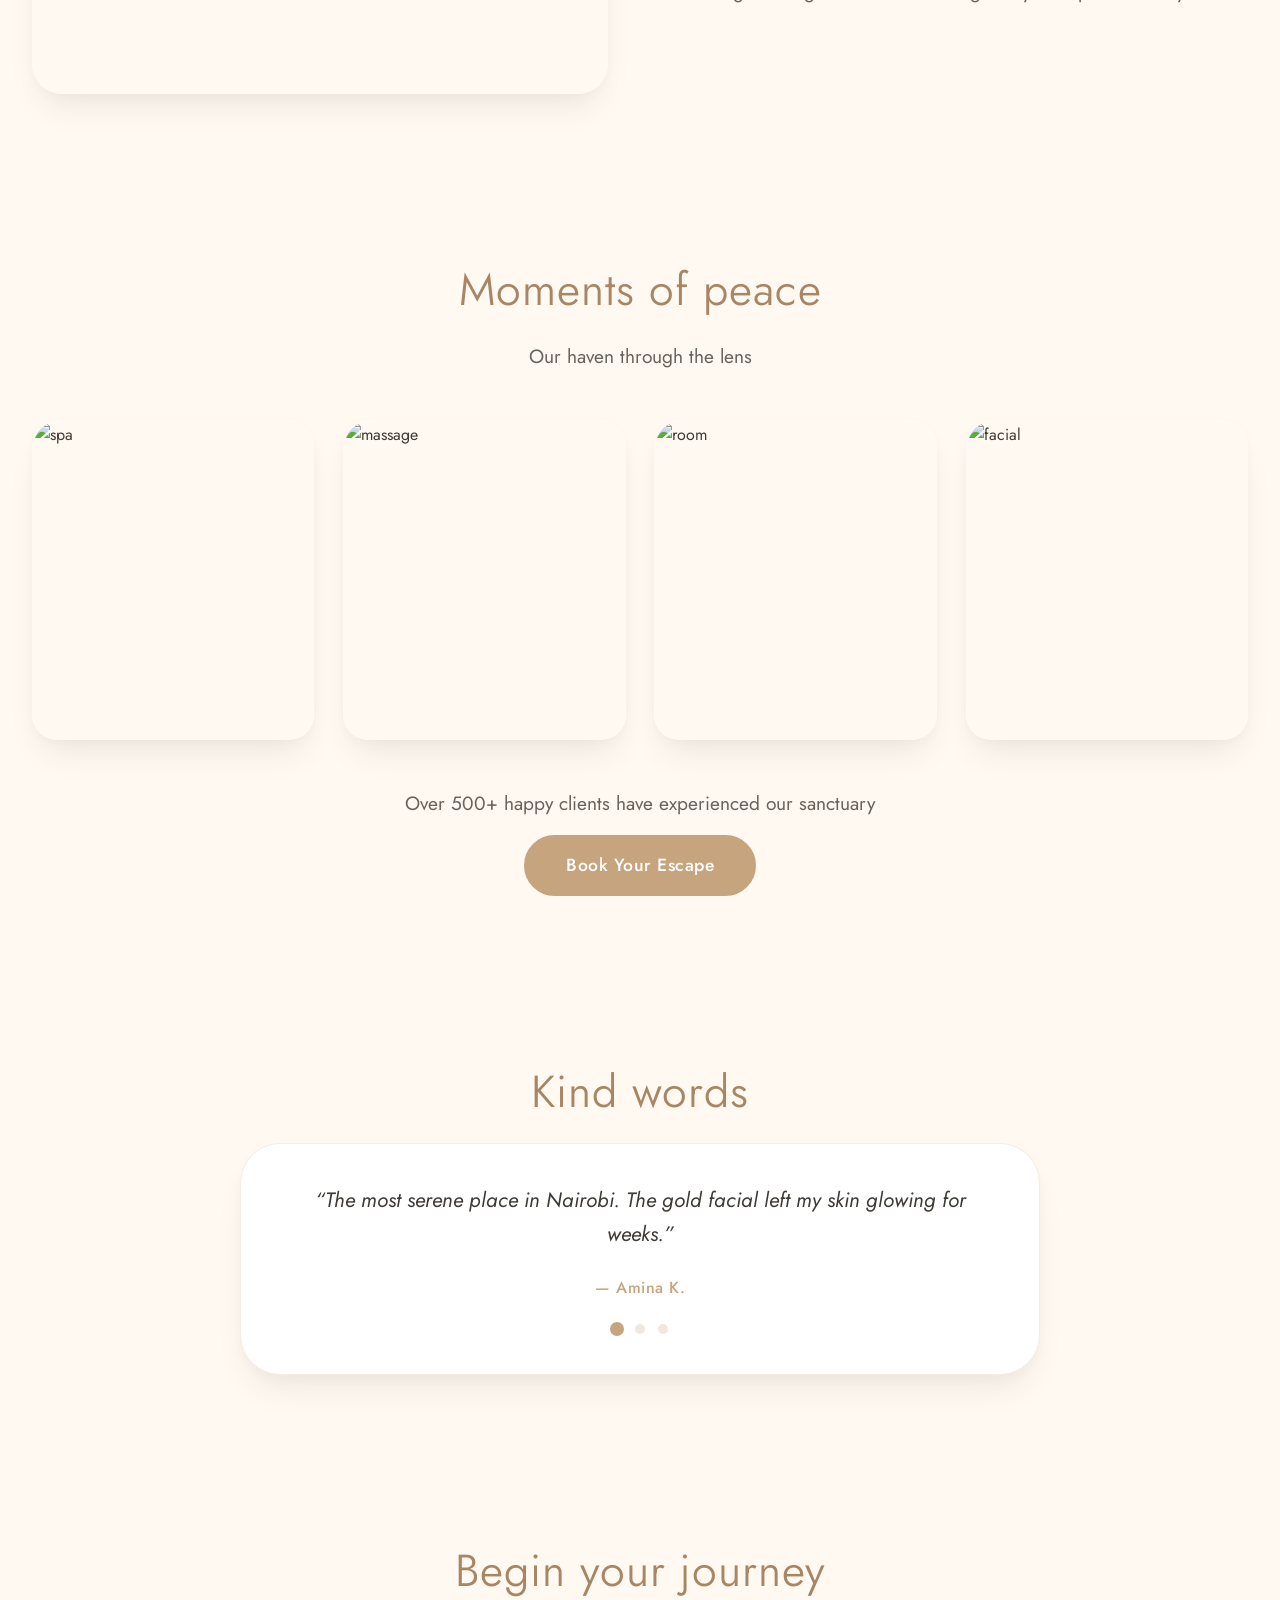
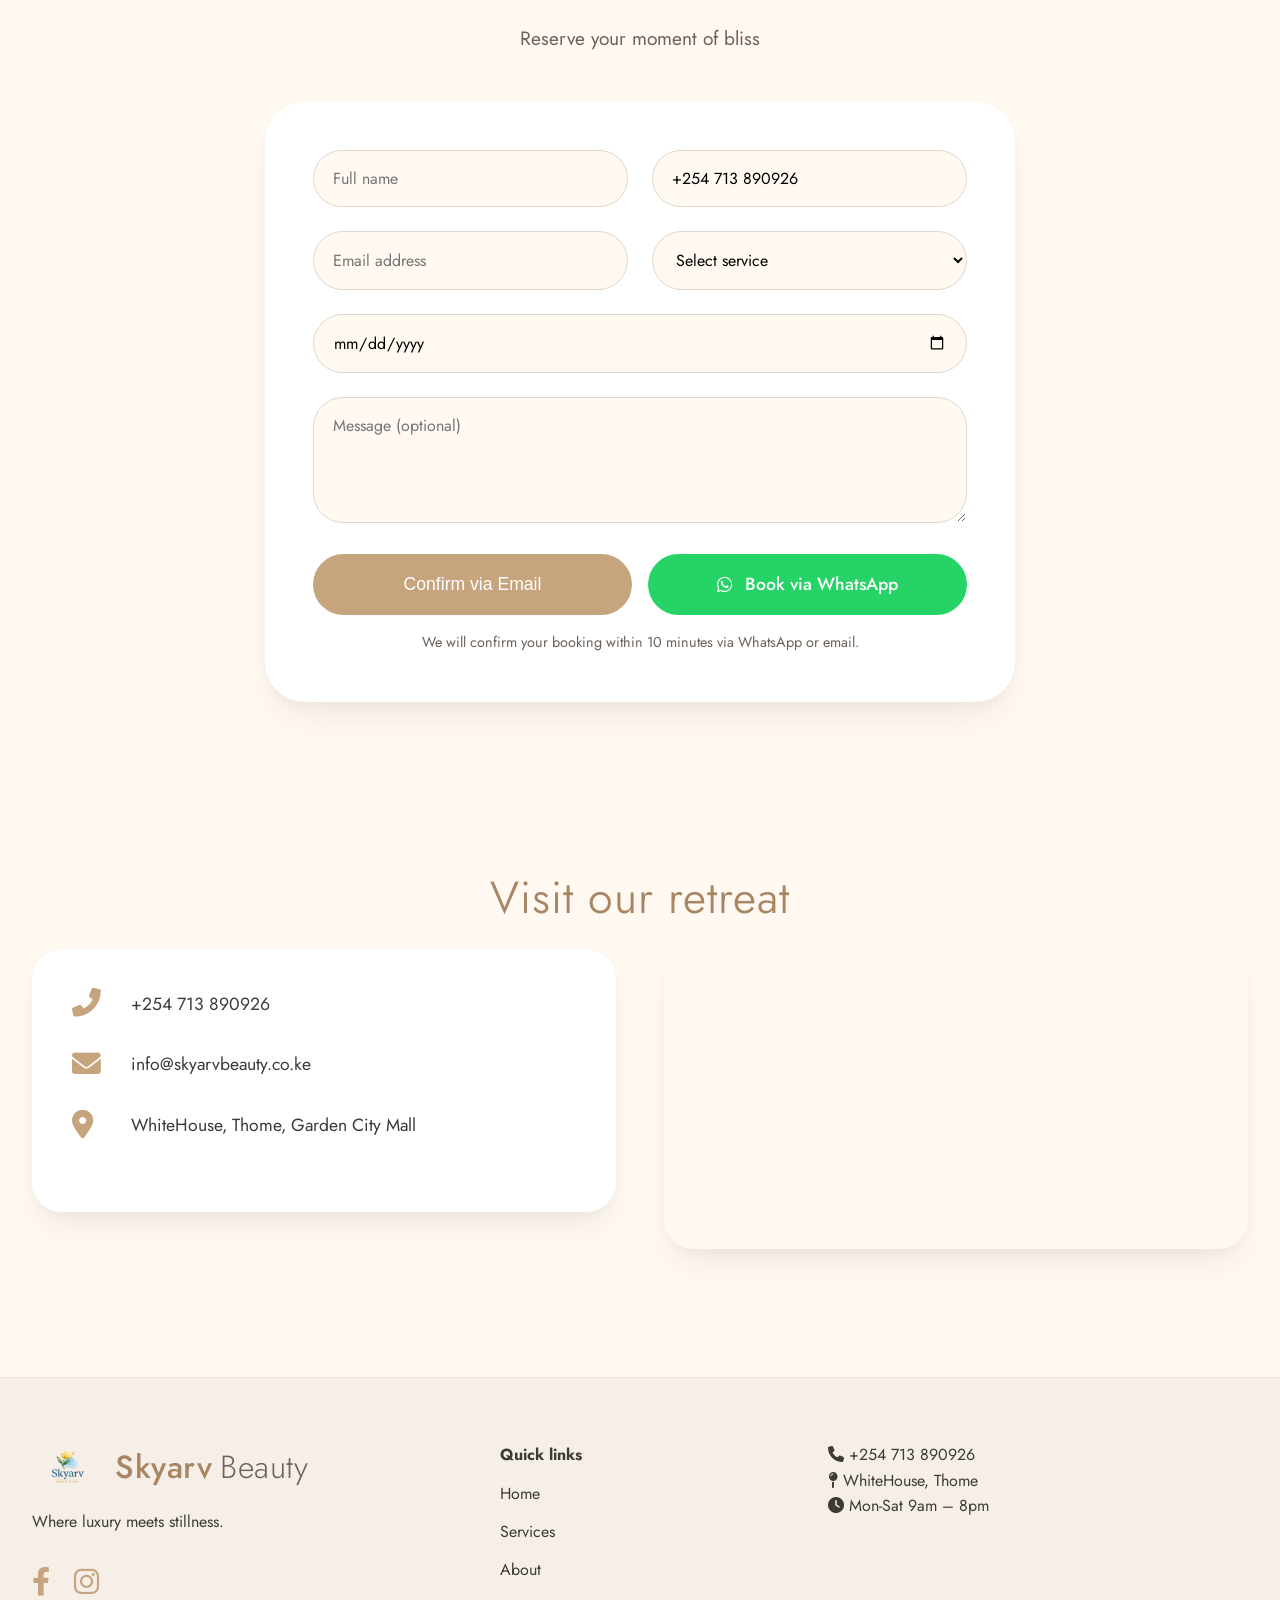
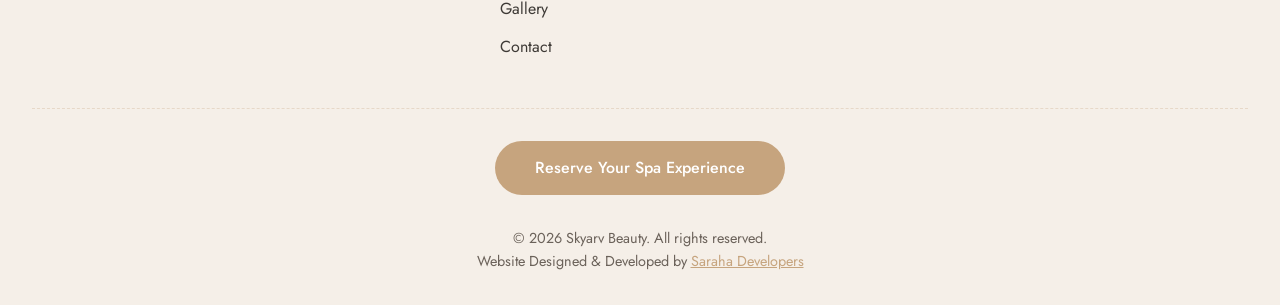
==== commit 8575d04a: "Update: refined spa website concept" ====
--- a/index.html
+++ b/index.html
@@ -9,626 +9,29 @@
     <link rel="preconnect" href="https://fonts.gstatic.com" crossorigin>
     <link href="https://fonts.googleapis.com/css2?family=Jost:wght@300;400;500;600;700&display=swap" rel="stylesheet">
     <link rel="stylesheet" href="https://cdnjs.cloudflare.com/ajax/libs/font-awesome/6.0.0-beta3/css/all.min.css">
-    <style>
-        * {
-            margin: 0;
-            padding: 0;
-            box-sizing: border-box;
-        }
-
-        :root {
-            --cream: #fff9f2;
-            --beige: #f5efe8;
-            --soft-beige: #f0e8de;
-            --white: #ffffff;
-            --gold: #c6a47e;
-            --gold-light: #dac29c;
-            --dark-gold: #a88664;
-            --text-dark: #3e3a36;
-            --text-light: #6b625a;
-            --shadow: 0 20px 35px -8px rgba(0,0,0,0.07), 0 5px 15px rgba(0,0,0,0.03);
-            --transition: all 0.3s ease;
-        }
-
-        body {
-            font-family: 'Jost', sans-serif;
-            background-color: var(--cream);
-            color: var(--text-dark);
-            line-height: 1.6;
-            scroll-behavior: smooth;
-            overflow-x: hidden;
-        }
-
-        /* scroll padding for fixed header */
-        html {
-            scroll-padding-top: 90px;
-            scroll-behavior: smooth;
-        }
-
-        /* ---- navigation ---- */
-        .navbar {
-            position: sticky;
-            top: 0;
-            width: 100%;
-            background: rgba(255, 255, 255, 0.85);
-            backdrop-filter: blur(12px);
-            -webkit-backdrop-filter: blur(12px);
-            box-shadow: 0 5px 25px rgba(0,0,0,0.03);
-            z-index: 1000;
-            padding: 0.8rem 2rem;
-            display: flex;
-            align-items: center;
-            justify-content: space-between;
-            flex-wrap: wrap;
-            border-bottom: 1px solid rgba(198, 164, 126, 0.2);
-        }
-
-        .logo {
-            display: flex;
-            align-items: center;
-            gap: 10px;
-            font-size: 1.8rem;
-            font-weight: 500;
-            letter-spacing: 0.5px;
-            color: var(--dark-gold);
-        }
-        .logo i {
-            font-size: 2rem;
-            color: var(--gold);
-        }
-        .logo span {
-            font-weight: 300;
-            color: var(--text-light);
-        }
-
-        .nav-links {
-            display: flex;
-            gap: 2rem;
-            list-style: none;
-            align-items: center;
-        }
-        .nav-links a {
-            text-decoration: none;
-            font-weight: 400;
-            color: var(--text-dark);
-            font-size: 1.1rem;
-            letter-spacing: 0.3px;
-            transition: var(--transition);
-            position: relative;
-        }
-        .nav-links a:hover {
-            color: var(--gold);
-        }
-        .nav-links a::after {
-            content: '';
-            position: absolute;
-            bottom: -5px;
-            left: 0;
-            width: 0%;
-            height: 2px;
-            background: var(--gold);
-            transition: 0.3s;
-        }
-        .nav-links a:hover::after {
-            width: 100%;
-        }
-
-        .book-btn {
-            background: var(--gold);
-            color: white !important;
-            padding: 0.6rem 1.8rem;
-            border-radius: 40px;
-            font-weight: 500;
-            box-shadow: 0 8px 18px rgba(198, 164, 126, 0.25);
-            transition: var(--transition);
-        }
-        .book-btn:hover {
-            background: var(--dark-gold);
-            transform: translateY(-3px);
-            box-shadow: 0 15px 25px rgba(198, 164, 126, 0.3);
-        }
-        .book-btn::after {
-            display: none;
-        }
-
-        /* mobile menu toggle (simple) */
-        .menu-toggle {
-            display: none;
-            font-size: 2rem;
-            color: var(--gold);
-            cursor: pointer;
-        }
-
-        /* ---- hero section ---- */
-        .hero {
-            height: 90vh;
-            min-height: 700px;
-            background: linear-gradient(135deg, rgba(0,0,0,0.2), rgba(0,0,0,0.1)), url('https://images.unsplash.com/photo-1600334129128-685c5582fd35?q=80&w=2070&auto=format&fit=crop');
-            background-size: cover;
-            background-position: center 20%;
-            display: flex;
-            align-items: center;
-            justify-content: center;
-            text-align: center;
-            color: white;
-            position: relative;
-        }
-        .hero-overlay {
-            background: rgba(0, 0, 0, 0.2);
-            padding: 2rem;
-            width: 100%;
-            height: 100%;
-            display: flex;
-            flex-direction: column;
-            justify-content: center;
-            align-items: center;
-            backdrop-filter: brightness(0.95);
-        }
-        .hero h1 {
-            font-size: 4rem;
-            font-weight: 400;
-            letter-spacing: 2px;
-            margin-bottom: 1rem;
-            text-shadow: 0 2px 15px rgba(0,0,0,0.2);
-        }
-        .hero p {
-            font-size: 1.3rem;
-            font-weight: 300;
-            max-width: 700px;
-            margin-bottom: 2.5rem;
-        }
-        .hero-btns {
-            display: flex;
-            gap: 1.5rem;
-            flex-wrap: wrap;
-            justify-content: center;
-        }
-        .btn {
-            padding: 0.9rem 2.8rem;
-            border-radius: 50px;
-            font-weight: 500;
-            font-size: 1.1rem;
-            letter-spacing: 0.5px;
-            background: transparent;
-            border: 2px solid white;
-            color: white;
-            cursor: pointer;
-            transition: var(--transition);
-            text-decoration: none;
-            display: inline-block;
-        }
-        .btn-primary {
-            background: var(--gold);
-            border-color: var(--gold);
-            color: white;
-        }
-        .btn-primary:hover {
-            background: var(--dark-gold);
-            border-color: var(--dark-gold);
-            transform: scale(1.03);
-            box-shadow: 0 15px 30px rgba(198, 164, 126, 0.4);
-        }
-        .btn-outline:hover {
-            background: white;
-            color: var(--text-dark);
-            border-color: white;
-        }
-
-        /* ---- sections general ---- */
-        .section {
-            padding: 5rem 2rem;
-            max-width: 1400px;
-            margin: 0 auto;
-        }
-        .section-title {
-            font-size: 2.8rem;
-            font-weight: 350;
-            color: var(--dark-gold);
-            text-align: center;
-            margin-bottom: 1rem;
-            letter-spacing: 1px;
-        }
-        .section-sub {
-            text-align: center;
-            color: var(--text-light);
-            max-width: 700px;
-            margin: 0 auto 4rem;
-            font-size: 1.2rem;
-        }
-
-        /* ---- services cards ---- */
-        .services-grid {
-            display: grid;
-            grid-template-columns: repeat(auto-fit, minmax(220px, 1fr));
-            gap: 2rem;
-        }
-        .service-card {
-            background: var(--white);
-            padding: 2.8rem 1.5rem 2rem;
-            border-radius: 30px;
-            text-align: center;
-            box-shadow: var(--shadow);
-            transition: var(--transition);
-            border: 1px solid rgba(198,164,126,0.1);
-            cursor: default;
-        }
-        .service-card:hover {
-            transform: translateY(-15px);
-            box-shadow: 0 30px 45px -15px rgba(198,164,126,0.3);
-            border-color: var(--gold-light);
-        }
-        .service-card i {
-            font-size: 3rem;
-            color: var(--gold);
-            margin-bottom: 1.5rem;
-        }
-        .service-card h3 {
-            font-size: 1.6rem;
-            font-weight: 450;
-            margin-bottom: 0.7rem;
-        }
-        .service-card p {
-            color: var(--text-light);
-        }
-
-        /* ---- about two column ---- */
-        .about-grid {
-            display: grid;
-            grid-template-columns: 1fr 1fr;
-            gap: 4rem;
-            align-items: center;
-        }
-        .about-img {
-            border-radius: 30px;
-            overflow: hidden;
-            box-shadow: var(--shadow);
-            height: 500px;
-            background: url('https://images.unsplash.com/photo-1544161515-4ab6ce6db874?q=80&w=2070&auto=format&fit=crop') center/cover;
-        }
-        .about-text p {
-            font-size: 1.2rem;
-            color: var(--text-light);
-            margin-bottom: 1.5rem;
-        }
-
-        /* ---- gallery grid ---- */
-        .gallery-grid {
-            display: grid;
-            grid-template-columns: repeat(auto-fit, minmax(280px, 1fr));
-            gap: 1.8rem;
-        }
-        .gallery-item {
-            border-radius: 25px;
-            overflow: hidden;
-            box-shadow: var(--shadow);
-            height: 320px;
-            transition: var(--transition);
-            border: 2px solid transparent;
-        }
-        .gallery-item:hover {
-            transform: scale(1.02);
-            border-color: var(--gold);
-            box-shadow: 0 30px 40px -15px var(--gold-light);
-        }
-        .gallery-item img {
-            width: 100%;
-            height: 100%;
-            object-fit: cover;
-            display: block;
-        }
-
-        /* ---- testimonials slider ---- */
-        .testimonial-container {
-            max-width: 800px;
-            margin: 0 auto;
-            background: var(--white);
-            border-radius: 40px;
-            padding: 2.5rem 3rem;
-            box-shadow: var(--shadow);
-            border: 1px solid rgba(198,164,126,0.2);
-            position: relative;
-        }
-        .testimonial-slide {
-            display: none;
-            text-align: center;
-            animation: fade 0.5s;
-        }
-        .testimonial-slide.active {
-            display: block;
-        }
-        .testimonial-slide p {
-            font-size: 1.3rem;
-            font-style: italic;
-            color: var(--text-dark);
-            margin-bottom: 1.5rem;
-        }
-        .client-name {
-            font-weight: 500;
-            color: var(--gold);
-            letter-spacing: 0.5px;
-        }
-        .slider-controls {
-            display: flex;
-            justify-content: center;
-            gap: 2rem;
-            margin-top: 2rem;
-        }
-        .slider-btn {
-            background: none;
-            border: 2px solid var(--gold);
-            color: var(--gold);
-            width: 50px;
-            height: 50px;
-            border-radius: 50%;
-            font-size: 1.5rem;
-            cursor: pointer;
-            transition: var(--transition);
-        }
-        .slider-btn:hover {
-            background: var(--gold);
-            color: white;
-        }
-        .dots {
-            display: flex;
-            justify-content: center;
-            gap: 0.8rem;
-            margin-top: 1.5rem;
-        }
-        .dot {
-            width: 10px;
-            height: 10px;
-            background: var(--soft-beige);
-            border-radius: 50%;
-            cursor: pointer;
-            transition: var(--transition);
-        }
-        .dot.active {
-            background: var(--gold);
-            transform: scale(1.4);
-        }
-
-        /* ---- booking form ---- */
-        .booking-form {
-            max-width: 750px;
-            margin: 0 auto;
-            background: var(--white);
-            padding: 3rem;
-            border-radius: 40px;
-            box-shadow: var(--shadow);
-        }
-        .form-row {
-            display: grid;
-            grid-template-columns: 1fr 1fr;
-            gap: 1.5rem;
-            margin-bottom: 1.5rem;
-        }
-        .form-group {
-            width: 100%;
-        }
-        input, select, textarea {
-            width: 100%;
-            padding: 1rem 1.2rem;
-            border: 1px solid #e0d6cc;
-            border-radius: 50px;
-            font-family: 'Jost', sans-serif;
-            font-size: 1rem;
-            background: var(--cream);
-            transition: var(--transition);
-        }
-        input:focus, select:focus, textarea:focus {
-            outline: none;
-            border-color: var(--gold);
-            box-shadow: 0 0 0 4px rgba(198,164,126,0.15);
-        }
-        textarea {
-            border-radius: 30px;
-            resize: vertical;
-        }
-        .submit-btn {
-            background: var(--gold);
-            color: white;
-            border: none;
-            padding: 1rem 3rem;
-            font-size: 1.2rem;
-            border-radius: 60px;
-            font-weight: 500;
-            cursor: pointer;
-            width: 100%;
-            transition: var(--transition);
-        }
-        .submit-btn:hover {
-            background: var(--dark-gold);
-            box-shadow: 0 15px 30px rgba(198,164,126,0.4);
-        }
-
-        /* ---- contact section + map ---- */
-        .contact-grid {
-            display: grid;
-            grid-template-columns: 1fr 1fr;
-            gap: 3rem;
-            align-items: start;
-        }
-        .contact-info {
-            background: var(--white);
-            padding: 2.5rem;
-            border-radius: 30px;
-            box-shadow: var(--shadow);
-        }
-        .info-item {
-            display: flex;
-            align-items: center;
-            gap: 1.2rem;
-            margin-bottom: 2rem;
-            font-size: 1.1rem;
-        }
-        .info-item i {
-            font-size: 1.8rem;
-            color: var(--gold);
-            width: 40px;
-        }
-        .info-item a {
-            text-decoration: none;
-            color: var(--text-dark);
-            transition: var(--transition);
-        }
-        .info-item a:hover {
-            color: var(--gold);
-        }
-        .map-container {
-            border-radius: 30px;
-            overflow: hidden;
-            height: 300px;
-            box-shadow: var(--shadow);
-        }
-        .map-container iframe {
-            width: 100%;
-            height: 100%;
-            border: 0;
-        }
-
-        /* ---- footer ---- */
-        .footer {
-            background: var(--beige);
-            padding: 4rem 2rem 2rem;
-            margin-top: 3rem;
-            border-top: 2px solid rgba(198,164,126,0.2);
-        }
-        .footer-grid {
-            max-width: 1300px;
-            margin: 0 auto;
-            display: grid;
-            grid-template-columns: 1.5fr 1fr 1.5fr;
-            gap: 3rem;
-        }
-        .footer-logo .logo {
-            font-size: 2rem;
-            margin-bottom: 1rem;
-        }
-        .footer-links {
-            display: flex;
-            flex-direction: column;
-            gap: 0.8rem;
-        }
-        .footer-links a {
-            text-decoration: none;
-            color: var(--text-dark);
-            transition: var(--transition);
-        }
-        .footer-links a:hover {
-            color: var(--gold);
-            transform: translateX(5px);
-        }
-        .social-icons {
-            display: flex;
-            gap: 1.5rem;
-            margin-top: 1.5rem;
-        }
-        .social-icons a {
-            color: var(--gold);
-            font-size: 1.8rem;
-            transition: var(--transition);
-        }
-        .social-icons a:hover {
-            color: var(--dark-gold);
-            transform: scale(1.1);
-        }
-        .copyright {
-            text-align: center;
-            margin-top: 3rem;
-            color: var(--text-light);
-            border-top: 1px dashed rgba(198,164,126,0.3);
-            padding-top: 2rem;
-        }
-
-        /* floating whatsapp */
-        .whatsapp-float {
-            position: fixed;
-            bottom: 30px;
-            right: 30px;
-            background: #25D366;
-            color: white;
-            width: 65px;
-            height: 65px;
-            border-radius: 50%;
-            display: flex;
-            align-items: center;
-            justify-content: center;
-            font-size: 2.5rem;
-            box-shadow: 0 10px 25px rgba(37, 211, 102, 0.3);
-            z-index: 999;
-            transition: var(--transition);
-            text-decoration: none;
-        }
-        .whatsapp-float:hover {
-            background: #20b859;
-            transform: scale(1.08);
-        }
-
-        /* fade-in scroll animations */
-        .fade-section {
-            opacity: 0;
-            transform: translateY(25px);
-            transition: opacity 0.8s ease, transform 0.8s ease;
-        }
-        .fade-section.visible {
-            opacity: 1;
-            transform: translateY(0);
-        }
-
-        /* responsiveness */
-        @media (max-width: 900px) {
-            .navbar {
-                padding: 1rem 1.5rem;
-            }
-            .nav-links {
-                display: none;
-                width: 100%;
-                flex-direction: column;
-                gap: 1rem;
-                padding: 2rem 0;
-            }
-            .nav-links.show {
-                display: flex;
-            }
-            .menu-toggle {
-                display: block;
-            }
-            .hero h1 { font-size: 3rem; }
-            .about-grid, .contact-grid, .footer-grid {
-                grid-template-columns: 1fr;
-            }
-            .form-row {
-                grid-template-columns: 1fr;
-            }
-        }
-        @media (max-width: 500px) {
-            .hero h1 { font-size: 2.3rem; }
-            .btn { padding: 0.7rem 1.8rem; }
-        }
-
-        /* helper */
-        .text-gold { color: var(--gold); }
-    </style>
+    <link rel="stylesheet" href="index.css">
 </head>
 <body>
     <!-- floating whatsapp -->
-    <a href="https://wa.me/254713890926" class="whatsapp-float" target="_blank" rel="noopener"><i class="fab fa-whatsapp"></i></a>
+    <a href="https://wa.me/254713890926" class="whatsapp-float" target="_blank" rel="noopener noreferrer"><i class="fab fa-whatsapp"></i></a>
 
     <!-- sticky navbar -->
     <nav class="navbar" id="navbar">
-        <div class="logo">
-            <i class="fas fa-spa"></i> Skyarv <span>Beauty</span>
-        </div>
-        <div class="menu-toggle" id="menu-toggle"><i class="fas fa-bars"></i></div>
-        <ul class="nav-links" id="nav-links">
-            <li><a href="#home">Home</a></li>
-            <li><a href="#services">Services</a></li>
-            <li><a href="#about">About</a></li>
-            <li><a href="#gallery">Gallery</a></li>
-            <li><a href="#testimonials">Testimonials</a></li>
-            <li><a href="#contact">Contact</a></li>
-            <li><a href="#booking" class="book-btn">Book Appointment</a></li>
-        </ul>
+        <div class="nav-inner">
+            <div class="logo">
+                <img src="skyarv-favicon.webp" alt="Skyarv Beauty & Spa">
+            </div>
+            <div class="menu-toggle" id="menu-toggle"><i class="fas fa-bars"></i></div>
+            <ul class="nav-links" id="nav-links">
+                <li><a href="#home">Home</a></li>
+                <li><a href="services.html">Services</a></li>
+                <li><a href="#about">About</a></li>
+                <li><a href="#gallery">Gallery</a></li>
+                <li><a href="#testimonials">Testimonials</a></li>
+                <li><a href="#contact">Contact</a></li>
+                <li><a href="#booking" class="book-btn">Book Appointment</a></li>
+            </ul>
+        </div>
     </nav>
 
     <!-- hero section -->
@@ -638,32 +41,129 @@
             <p>Surrender to serenity — where holistic care meets timeless elegance.</p>
             <div class="hero-btns">
                 <a href="#booking" class="btn btn-primary">Book Appointment</a>
-                <a href="#services" class="btn btn-outline">View Services</a>
-            </div>
-        </div>
-    </section>
-
-    <!-- services -->
+                <a href="services.html" class="btn btn-outline">View Services</a>
+            </div>
+            <div class="hero-trust">
+                <span><i class="fas fa-check-circle"></i> Professional Therapists</span>
+                <span><i class="fas fa-spa"></i> Premium Products</span>
+                <span><i class="fas fa-lock"></i> Private & Discreet</span>
+                <span><i class="fas fa-clock"></i> 24/7 Availability</span>
+            </div>
+        </div>
+    </section>
+
+    <!-- services overview (now image cards) -->
     <section id="services" class="section fade-section">
         <h2 class="section-title">Indulge in our rituals</h2>
-        <div class="section-sub">Holistic treatments designed for your well-being</div>
+        <div class="section-sub">Holistic treatments designed for your well-being — explore our full menu.</div>
         <div class="services-grid">
-            <div class="service-card"><i class="fas fa-hand-sparkles"></i><h3>Facial Treatments</h3><p>Radiance renewal</p></div>
-            <div class="service-card"><i class="fas fa-hand-holding-heart"></i><h3>Massage Therapy</h3><p>Deep relaxation</p></div>
-            <div class="service-card"><i class="fas fa-leaf"></i><h3>Body Scrubs</h3><p>Silky smoothness</p></div>
-            <div class="service-card"><i class="fas fa-soap"></i><h3>Skin Care</h3><p>Glowing complexion</p></div>
-            <div class="service-card"><i class="fas fa-hand"></i><h3>Nail & Beauty</h3><p>Perfect finish</p></div>
+            <a href="services.html#massage" class="service-card">
+                <img src="https://images.unsplash.com/photo-1544161515-4ab6ce6db874?q=80&w=900&auto=format&fit=crop" alt="Massage Therapy" loading="lazy">
+                <div class="overlay">
+                    <h3>Massage Therapy</h3>
+                    <p>Deep relaxation</p>
+                    <span class="explore">Explore</span>
+                </div>
+            </a>
+            <a href="services.html#facial" class="service-card">
+                <img src="https://images.unsplash.com/photo-1570172619644-dfd03ed5d881?q=80&w=900&auto=format&fit=crop" alt="Facial Treatments" loading="lazy">
+                <div class="overlay">
+                    <h3>Facial Treatments</h3>
+                    <p>Radiance renewal</p>
+                    <span class="explore">Explore</span>
+                </div>
+            </a>
+            <a href="services.html#body" class="service-card">
+                <img src="https://images.unsplash.com/photo-1581578731548-c64695cc6952?q=80&w=900&auto=format&fit=crop" alt="Body Scrubs" loading="lazy">
+                <div class="overlay">
+                    <h3>Body Scrubs</h3>
+                    <p>Silky smoothness</p>
+                    <span class="explore">Explore</span>
+                </div>
+            </a>
+            <a href="services.html#skin" class="service-card">
+                <img src="https://images.unsplash.com/photo-1598440947619-2c35fc9aa908?q=80&w=900&auto=format&fit=crop" alt="Skin Care" loading="lazy">
+                <div class="overlay">
+                    <h3>Skin Care</h3>
+                    <p>Glowing complexion</p>
+                    <span class="explore">Explore</span>
+                </div>
+            </a>
+            <a href="services.html#nails" class="service-card">
+                <img src="https://images.unsplash.com/photo-1610992015732-2449b76344bc?q=80&w=900&auto=format&fit=crop" alt="Nail & Beauty" loading="lazy">
+                <div class="overlay">
+                    <h3>Nail & Beauty</h3>
+                    <p>Perfect finish</p>
+                    <span class="explore">Explore</span>
+                </div>
+            </a>
+        </div>
+
+        <!-- trust strip -->
+        <div class="trust-strip">
+            <div class="trust-item"><i class="fas fa-certificate"></i> Certified Therapists</div>
+            <div class="trust-item"><i class="fas fa-leaf"></i> Organic Products</div>
+            <div class="trust-item"><i class="fas fa-clock"></i> 24/7 Booking</div>
+            <div class="trust-item"><i class="fas fa-home"></i> Outcall Available</div>
+        </div>
+
+        <!-- signature treatments (featured) -->
+        <h3 style="font-size: 2rem; font-weight: 350; color: var(--dark-gold); text-align: center; margin: 4rem 0 2rem;">Signature Rituals</h3>
+        <div class="featured-grid">
+            <div class="featured-card">
+                <div class="featured-image">
+                    <img src="https://images.unsplash.com/photo-1544161515-4ab6ce6db874?q=80&w=900&auto=format&fit=crop" alt="Swedish Massage" loading="lazy">
+                </div>
+                <div class="featured-content">
+                    <div class="featured-header">
+                        <h3>Swedish Massage</h3>
+                        <span class="featured-price">KES 4,000</span>
+                    </div>
+                    <p>Classic full-body relaxation with long, flowing strokes.</p>
+                    <a href="https://wa.me/254713890926?text=Hello%2C%20I'm%20interested%20in%20booking%20Swedish%20Massage%20at%20Skyarv%20Beauty." class="featured-btn" target="_blank" rel="noopener noreferrer">Book via WhatsApp</a>
+                </div>
+            </div>
+            <div class="featured-card">
+                <div class="featured-image">
+                    <img src="https://images.unsplash.com/photo-1540555700478-4be289fbe4f?q=80&w=900&auto=format&fit=crop" alt="Aromatherapy Massage" loading="lazy">
+                </div>
+                <div class="featured-content">
+                    <div class="featured-header">
+                        <h3>Aromatherapy</h3>
+                        <span class="featured-price">KES 7,500</span>
+                    </div>
+                    <p>Essential oils for relaxation and emotional balance.</p>
+                    <a href="https://wa.me/254713890926?text=Hello%2C%20I'm%20interested%20in%20booking%20Aromatherapy%20Massage%20at%20Skyarv%20Beauty." class="featured-btn" target="_blank" rel="noopener noreferrer">Book via WhatsApp</a>
+                </div>
+            </div>
+            <div class="featured-card">
+                <div class="featured-image">
+                    <img src="https://images.unsplash.com/photo-1581404788761-70d6b9b9ea63?q=80&w=900&auto=format&fit=crop" alt="Couples Massage" loading="lazy">
+                </div>
+                <div class="featured-content">
+                    <div class="featured-header">
+                        <h3>Couples Massage</h3>
+                        <span class="featured-price">KES 9,500</span>
+                    </div>
+                    <p>Synchronized massage for two in a tranquil setting.</p>
+                    <a href="https://wa.me/254713890926?text=Hello%2C%20I'm%20interested%20in%20booking%20Couples%20Massage%20at%20Skyarv%20Beauty." class="featured-btn" target="_blank" rel="noopener noreferrer">Book via WhatsApp</a>
+                </div>
+            </div>
+        </div>
+
+        <div style="text-align: center; margin-top: 2rem;">
+            <a href="services.html" class="btn btn-primary" style="background: var(--gold); border-color: var(--gold); color: white; padding: 0.9rem 3rem;">View All Treatments</a>
         </div>
     </section>
 
     <!-- about -->
     <section id="about" class="section fade-section">
         <div class="about-grid">
-            <div class="about-img"> </div>
+            <div class="about-img"></div>
             <div class="about-text">
                 <h2 class="section-title" style="text-align: left;">Tranquility redefined</h2>
                 <p>Step into Skyarv Beauty, where every detail whispers calm. Our expert therapists blend ancient techniques with modern luxury to create a sanctuary for your senses.</p>
-                <p>Nestled in the heart of Hurlingham, we offer a bespoke experience — from personalized facials to deep tissue massages — all in an atmosphere of understated elegance.</p>
+                <p>Nestled in the heart of Thome, we offer a bespoke experience — from personalized facials to deep tissue massages — all in an atmosphere of understated elegance.</p>
                 <p>Let the golden light and soft aromas guide you to pure serenity.</p>
             </div>
         </div>
@@ -674,10 +174,14 @@
         <h2 class="section-title">Moments of peace</h2>
         <div class="section-sub">Our haven through the lens</div>
         <div class="gallery-grid">
-            <div class="gallery-item"><img src="https://images.unsplash.com/photo-1600334129128-685c5582fd35?q=80&w=2070&auto=format&fit=crop" alt="spa"></div>
-            <div class="gallery-item"><img src="https://images.unsplash.com/photo-1544161515-4ab6ce6db874?q=80&w=2070&auto=format&fit=crop" alt="massage"></div>
-            <div class="gallery-item"><img src="https://plus.unsplash.com/premium_photo-1661580165651-8db470b9d416?w=500&auto=format&fit=crop&q=60&ixlib=rb-4.1.0&ixid=M3wxMjA3fDB8MHxzZWFyY2h8MXx8c3BhJTIwaW1hZ2VzfGVufDB8fDB8fHww" alt="room"></div>
-            <div class="gallery-item"><img src="https://images.unsplash.com/photo-1600334129128-685c5582fd35?q=80&w=2070&auto=format&fit=crop" alt="facial"></div>
+            <div class="gallery-item"><img src="https://images.unsplash.com/photo-1600334129128-685c5582fd35?q=80&w=900&auto=format&fit=crop" alt="spa" loading="lazy"></div>
+            <div class="gallery-item"><img src="https://images.unsplash.com/photo-1544161515-4ab6ce6db874?q=80&w=900&auto=format&fit=crop" alt="massage" loading="lazy"></div>
+            <div class="gallery-item"><img src="https://plus.unsplash.com/premium_photo-1661580165651-8db470b9d416?w=900&auto=format&fit=crop&q=60" alt="room" loading="lazy"></div>
+            <div class="gallery-item"><img src="https://images.unsplash.com/photo-1600334129128-685c5582fd35?q=80&w=900&auto=format&fit=crop" alt="facial" loading="lazy"></div>
+        </div>
+        <div class="gallery-cta">
+            <p>Over 500+ happy clients have experienced our sanctuary</p>
+            <a href="#booking" class="btn btn-primary">Book Your Escape</a>
         </div>
     </section>
 
@@ -688,8 +192,6 @@
             <div class="testimonial-slide active"><p>“The most serene place in Nairobi. The gold facial left my skin glowing for weeks.”</p><span class="client-name">— Amina K.</span></div>
             <div class="testimonial-slide"><p>“Professional, calming, and absolutely luxurious. Their massage therapy is otherworldly.”</p><span class="client-name">— James M.</span></div>
             <div class="testimonial-slide"><p>“Finally a spa that understands quiet elegance. The attention to detail is unmatched.”</p><span class="client-name">— Wambui N.</span></div>
-            <div class="slider-controls">
-              </div>
             <div class="dots" id="testimonialDots">
                 <span class="dot active"></span><span class="dot"></span><span class="dot"></span>
             </div>
@@ -718,7 +220,11 @@
             </div>
             <input type="date" style="margin-bottom:1.5rem;" required>
             <textarea rows="4" placeholder="Message (optional)"></textarea>
-            <button type="submit" class="submit-btn">Confirm appointment</button>
+            <div class="booking-actions">
+                <button type="submit" class="submit-btn">Confirm via Email</button>
+                <a href="https://wa.me/254713890926?text=Hello%2C%20I'd%20like%20to%20book%20an%20appointment%20at%20Skyarv%20Beauty.%20Please%20assist." class="whatsapp-btn" target="_blank" rel="noopener noreferrer"><i class="fab fa-whatsapp"></i> Book via WhatsApp</a>
+            </div>
+            <p class="booking-note">We will confirm your booking within 10 minutes via WhatsApp or email.</p>
         </form>
     </section>
 
@@ -729,10 +235,10 @@
             <div class="contact-info">
                 <div class="info-item"><i class="fas fa-phone-alt"></i> <a href="tel:+254713890926">+254 713 890926</a></div>
                 <div class="info-item"><i class="fas fa-envelope"></i> <a href="mailto:info@skyarvbeauty.co.ke">info@skyarvbeauty.co.ke</a></div>
-                <div class="info-item"><i class="fas fa-map-marker-alt"></i> Jabavu Lane, Hurlingham, Nairobi</div>
+                <div class="info-item"><i class="fas fa-map-marker-alt"></i><a href="https://maps.app.goo.gl/a9zcwKZs2DrhAryt9"> WhiteHouse, Thome, Garden City Mall</a></div>
             </div>
             <div class="map-container">
-                <iframe src="https://maps.google.com/maps?q=jabavu%20lane%20hurlingham%20nairobi&output=embed" allowfullscreen></iframe>
+                <iframe src="https://www.google.com/maps/embed?pb=!1m18!1m12!1m3!1d4949.766726714058!2d36.8740574!3d-1.229924!2m3!1f0!2f0!3f0!3m2!1i1024!2i768!4f13.1!3m3!1m2!1s0x182f15e4dbf0d15d%3A0x2f2cbdc1450ffc41!2sThome%20White%20House%20Apartments!5e1!3m2!1sen!2ske!4v1773289434234!5m2!1sen!2ske" allowfullscreen></iframe>
             </div>
         </div>
     </section>
@@ -741,7 +247,7 @@
     <footer class="footer">
         <div class="footer-grid">
             <div class="footer-logo">
-                <div class="logo"><i class="fas fa-spa"></i> Skyarv <span>Beauty</span></div>
+                <div class="logo"><img src="skyarv-favicon.webp" alt="Skyarv Beauty" style="height:50px;"> Skyarv <span>Beauty</span></div>
                 <p>Where luxury meets stillness.</p>
                 <div class="social-icons">
                     <a href="#"><i class="fab fa-facebook-f"></i></a>
@@ -751,93 +257,22 @@
             </div>
             <div class="footer-links">
                 <h4>Quick links</h4>
-                <a href="#home">Home</a><a href="#services">Services</a><a href="#about">About</a><a href="#gallery">Gallery</a><a href="#contact">Contact</a>
+                <a href="#home">Home</a><a href="services.html">Services</a><a href="#about">About</a><a href="#gallery">Gallery</a><a href="#contact">Contact</a>
             </div>
             <div class="footer-contact">
                 <p><i class="fas fa-phone"></i> +254 713 890926</p>
-                <p><i class="fas fa-map-pin"></i> Jabavu Lane, Hurlingham</p>
+                <p><i class="fas fa-map-pin"></i> WhiteHouse, Thome</p>
                 <p><i class="fas fa-clock"></i> Mon-Sat 9am – 8pm</p>
             </div>
+        </div>
+        <div class="footer-cta">
+            <a href="#booking">Reserve Your Spa Experience</a>
         </div>
         <div class="copyright">
             © <span id="currentYear"></span> Skyarv Beauty. All rights reserved. <br> Website Designed & Developed by <a href="https://sarahadevelopers.co.ke" target="_blank" style="color: var(--gold);">Saraha Developers</a>
         </div>
     </footer>
 
-    <script>
-        (function() {
-            // mobile menu toggle
-            const menuToggle = document.getElementById('menu-toggle');
-            const navLinks = document.getElementById('nav-links');
-            if (menuToggle) {
-                menuToggle.addEventListener('click', () => {
-                    navLinks.classList.toggle('show');
-                });
-            }
-
-            // testimonial slider
-            const slides = document.querySelectorAll('.testimonial-slide');
-            const dots = document.querySelectorAll('.dot');
-            const prev = document.getElementById('prevTestimonial');
-            const next = document.getElementById('nextTestimonial');
-            let current = 0;
-
-            function showSlide(index) {
-                if (index < 0) index = slides.length - 1;
-                if (index >= slides.length) index = 0;
-                slides.forEach(s => s.classList.remove('active'));
-                dots.forEach(d => d.classList.remove('active'));
-                slides[index].classList.add('active');
-                dots[index].classList.add('active');
-                current = index;
-            }
-
-            if (prev && next) {
-                prev.addEventListener('click', () => showSlide(current - 1));
-                next.addEventListener('click', () => showSlide(current + 1));
-                dots.forEach((dot, i) => {
-                    dot.addEventListener('click', () => showSlide(i));
-                });
-            }
-
-            // dynamic year
-            document.getElementById('currentYear').textContent = new Date().getFullYear();
-
-            // booking form prevent default (demo)
-            document.getElementById('bookingForm').addEventListener('submit', function(e) {
-                e.preventDefault();
-                alert('Thank you. We will contact you shortly to confirm your appointment.');
-            });
-
-            // smooth scroll for nav links (prevent default and use native smooth)
-            const links = document.querySelectorAll('.nav-links a[href^="#"]');
-            links.forEach(link => {
-                link.addEventListener('click', function(e) {
-                    e.preventDefault();
-                    const targetId = this.getAttribute('href');
-                    if (targetId === '#') return;
-                    const targetElement = document.querySelector(targetId);
-                    if (targetElement) {
-                        targetElement.scrollIntoView({ behavior: 'smooth' });
-                    }
-                    // close mobile menu if open
-                    if (navLinks.classList.contains('show')) navLinks.classList.remove('show');
-                });
-            });
-
-            // intersection observer for fade sections
-            const faders = document.querySelectorAll('.fade-section');
-            const observer = new IntersectionObserver((entries) => {
-                entries.forEach(entry => {
-                    if (entry.isIntersecting) {
-                        entry.target.classList.add('visible');
-                    }
-                });
-            }, { threshold: 0.15, rootMargin: '0px' });
-            faders.forEach(el => observer.observe(el));
-
-            // minor: set background image for about (if fails)
-        })();
-    </script>
+    <script src="index.js"></script>
 </body>
 </html>
--- a/index.css
+++ b/index.css
@@ -0,0 +1,854 @@
+   * {
+            margin: 0;
+            padding: 0;
+            box-sizing: border-box;
+        }
+
+        :root {
+            --cream: #fff9f2;
+            --beige: #f5efe8;
+            --soft-beige: #f0e8de;
+            --white: #ffffff;
+            --gold: #c6a47e;
+            --gold-light: #dac29c;
+            --dark-gold: #a88664;
+            --text-dark: #3e3a36;
+            --text-light: #6b625a;
+            --shadow: 0 20px 35px -8px rgba(0,0,0,0.07), 0 5px 15px rgba(0,0,0,0.03);
+            --transition: all 0.3s ease;
+        }
+
+        body {
+            font-family: 'Jost', sans-serif;
+            background-color: var(--cream);
+            color: var(--text-dark);
+            line-height: 1.6;
+            scroll-behavior: smooth;
+            overflow-x: hidden;
+        }
+
+        html {
+            scroll-padding-top: 90px;
+            scroll-behavior: smooth;
+        }
+
+        /* subtle background texture */
+        body::before {
+            content: '';
+            position: fixed;
+            top: 0;
+            left: 0;
+            width: 100%;
+            height: 100%;
+            background-image: url("data:image/svg+xml,%3Csvg xmlns='http://www.w3.org/2000/svg' width='100' height='100' viewBox='0 0 100 100'%3E%3Cfilter id='noise'%3E%3CfeTurbulence type='fractalNoise' baseFrequency='0.8' numOctaves='1' stitchTiles='stitch'/%3E%3C/filter%3E%3Crect width='100' height='100' filter='url(%23noise)' opacity='0.02'/%3E%3C/svg%3E");
+            pointer-events: none;
+            z-index: -1;
+        }
+
+        /* ---- navigation (refined) ---- */
+        .navbar {
+            position: sticky;
+            top: 0;
+            width: 100%;
+            background: rgba(255, 255, 255, 0.85);
+            backdrop-filter: blur(12px);
+            -webkit-backdrop-filter: blur(12px);
+            box-shadow: 0 5px 25px rgba(0,0,0,0.03);
+            z-index: 1000;
+            padding: 0.8rem 2rem;
+            display: flex;
+            align-items: center;
+            justify-content: center;
+            border-bottom: 1px solid rgba(198, 164, 126, 0.2);
+            transition: all 0.3s ease;
+        }
+        .navbar.scrolled {
+            padding: 0.5rem 2rem;
+            background: rgba(255, 255, 255, 0.95);
+        }
+        .navbar.hide {
+            transform: translateY(-100%);
+        }
+
+        .nav-inner {
+            max-width: 1300px;
+            width: 100%;
+            display: flex;
+            align-items: center;
+            justify-content: space-between;
+        }
+
+        .logo {
+            display: flex;
+            align-items: center;
+            gap: 8px;
+            font-size: 1.6rem;
+            font-weight: 500;
+            letter-spacing: 0.5px;
+            color: var(--dark-gold);
+        }
+        .logo img {
+            height: 45px;
+            width: auto;
+            display: block;
+            object-fit: contain;
+            transition: height 0.3s ease;
+        }
+        .navbar.scrolled .logo img {
+            height: 38px;
+        }
+        .logo span {
+            font-weight: 300;
+            color: var(--text-light);
+        }
+
+        .nav-links {
+            display: flex;
+            gap: 2rem;
+            list-style: none;
+            align-items: center;
+        }
+        .nav-links a {
+            text-decoration: none;
+            font-weight: 400;
+            color: var(--text-dark);
+            font-size: 1.1rem;
+            transition: var(--transition);
+            position: relative;
+        }
+        .nav-links a:hover {
+            color: var(--gold);
+        }
+        .nav-links a::after {
+            content: '';
+            position: absolute;
+            bottom: -5px;
+            left: 0;
+            width: 0%;
+            height: 2px;
+            background: var(--gold);
+            transition: 0.3s;
+        }
+        .nav-links a:hover::after {
+            width: 100%;
+        }
+
+        .book-btn {
+            background: var(--gold);
+            color: white !important;
+            padding: 0.6rem 1.8rem;
+            border-radius: 40px;
+            font-weight: 500;
+            box-shadow: 0 8px 18px rgba(198, 164, 126, 0.25);
+            transition: var(--transition);
+        }
+        .book-btn:hover {
+            background: var(--dark-gold);
+            transform: translateY(-3px);
+            box-shadow: 0 15px 25px rgba(198, 164, 126, 0.3);
+        }
+        .book-btn::after {
+            display: none;
+        }
+
+        .menu-toggle {
+            display: none;
+            font-size: 2rem;
+            color: var(--gold);
+            cursor: pointer;
+        }
+
+        /* ---- hero section (enhanced gradient) ---- */
+        .hero {
+            height: 90vh;
+            min-height: 700px;
+            background: linear-gradient(180deg, rgba(0,0,0,0.4) 0%, rgba(0,0,0,0.2) 40%, rgba(0,0,0,0.3) 100%), url('https://images.unsplash.com/photo-1600334129128-685c5582fd35?q=80&w=2070&auto=format&fit=crop') center/cover;
+            background-size: cover;
+            background-position: center 20%;
+            display: flex;
+            align-items: center;
+            justify-content: center;
+            text-align: center;
+            color: white;
+            position: relative;
+        }
+        .hero-overlay {
+            padding: 2rem;
+            width: 100%;
+            height: 100%;
+            display: flex;
+            flex-direction: column;
+            justify-content: center;
+            align-items: center;
+        }
+        .hero h1 {
+            font-size: clamp(2.8rem, 5vw, 4rem);
+            font-weight: 400;
+            letter-spacing: 2px;
+            margin-bottom: 1rem;
+            text-shadow: 0 2px 15px rgba(0,0,0,0.3);
+            position: relative;
+        }
+        .hero h1::after {
+            content: '';
+            display: block;
+            width: 70px;
+            height: 3px;
+            background: var(--gold);
+            margin: 1.5rem auto 0;
+        }
+        .hero p {
+            font-size: 1.3rem;
+            font-weight: 300;
+            max-width: 700px;
+            margin-bottom: 2rem;
+        }
+        .hero-btns {
+            display: flex;
+            gap: 1.5rem;
+            flex-wrap: wrap;
+            justify-content: center;
+            margin-bottom: 1.5rem;
+        }
+        .hero-trust {
+            display: flex;
+            gap: 2rem;
+            flex-wrap: wrap;
+            justify-content: center;
+            font-size: 0.95rem;
+            letter-spacing: 0.5px;
+        }
+        .hero-trust span {
+            display: flex;
+            align-items: center;
+            gap: 0.5rem;
+        }
+        .hero-trust i {
+            color: var(--gold);
+            font-size: 1.1rem;
+        }
+        .btn {
+            padding: 0.9rem 2.8rem;
+            border-radius: 50px;
+            font-weight: 500;
+            font-size: 1.1rem;
+            letter-spacing: 0.5px;
+            background: transparent;
+            border: 2px solid white;
+            color: white;
+            cursor: pointer;
+            transition: var(--transition);
+            text-decoration: none;
+            display: inline-block;
+        }
+        .btn-primary {
+            background: var(--gold);
+            border-color: var(--gold);
+            color: white;
+        }
+        .btn-primary:hover {
+            background: var(--dark-gold);
+            border-color: var(--dark-gold);
+            transform: scale(1.03);
+            box-shadow: 0 15px 30px rgba(198, 164, 126, 0.4);
+        }
+        .btn-outline:hover {
+            background: white;
+            color: var(--text-dark);
+            border-color: white;
+        }
+
+        /* ---- sections general ---- */
+        .section {
+            padding: 5rem 2rem;
+            max-width: 1400px;
+            margin: 0 auto;
+            position: relative;
+        }
+        .section-divider {
+            width: 100%;
+            height: 1px;
+            background: linear-gradient(90deg, transparent, var(--gold-light), transparent);
+            margin: 2rem 0;
+        }
+        .section-title {
+            font-size: 2.8rem;
+            font-weight: 350;
+            color: var(--dark-gold);
+            text-align: center;
+            margin-bottom: 1rem;
+            letter-spacing: 1px;
+        }
+        .section-sub {
+            text-align: center;
+            color: var(--text-light);
+            max-width: 700px;
+            margin: 0 auto 3rem;
+            font-size: 1.2rem;
+        }
+
+        /* ---- service image cards (replacing icons) ---- */
+        .services-grid {
+            display: grid;
+            grid-template-columns: repeat(auto-fit, minmax(240px, 1fr));
+            gap: 2rem;
+            margin-bottom: 3rem;
+        }
+        .service-card {
+            position: relative;
+            border-radius: 30px;
+            overflow: hidden;
+            box-shadow: var(--shadow);
+            height: 320px;
+            text-decoration: none;
+            color: white;
+            display: block;
+            transition: var(--transition);
+            border: 2px solid transparent;
+        }
+        .service-card:hover {
+            transform: translateY(-10px);
+            border-color: var(--gold);
+            box-shadow: 0 30px 45px -15px rgba(198,164,126,0.4);
+        }
+        .service-card img {
+            width: 100%;
+            height: 100%;
+            object-fit: cover;
+            transition: transform 0.6s ease;
+        }
+        .service-card:hover img {
+            transform: scale(1.05);
+        }
+        .service-card .overlay {
+            position: absolute;
+            bottom: 0;
+            left: 0;
+            right: 0;
+            background: linear-gradient(transparent, rgba(0,0,0,0.6));
+            padding: 2rem 1.5rem 1.5rem;
+            text-align: left;
+        }
+        .service-card .overlay h3 {
+            font-size: 1.8rem;
+            font-weight: 450;
+            margin-bottom: 0.3rem;
+        }
+        .service-card .overlay p {
+            font-size: 1rem;
+            opacity: 0.9;
+            margin-bottom: 0.8rem;
+        }
+        .service-card .overlay .explore {
+            display: inline-block;
+            padding: 0.4rem 1.2rem;
+            background: var(--gold);
+            border-radius: 40px;
+            font-size: 0.9rem;
+            font-weight: 500;
+            transition: var(--transition);
+        }
+        .service-card .overlay .explore:hover {
+            background: var(--dark-gold);
+        }
+
+        /* ---- signature treatments (featured with prices) ---- */
+        .featured-grid {
+            display: grid;
+            grid-template-columns: repeat(auto-fit, minmax(280px, 1fr));
+            gap: 2rem;
+            margin: 3rem 0;
+        }
+        .featured-card {
+            background: var(--white);
+            border-radius: 30px;
+            overflow: hidden;
+            box-shadow: var(--shadow);
+            transition: var(--transition);
+            border: 1px solid rgba(198,164,126,0.1);
+        }
+        .featured-card:hover {
+            transform: translateY(-8px);
+            border-color: var(--gold);
+            box-shadow: 0 25px 40px -15px var(--gold-light);
+        }
+        .featured-image {
+            height: 200px;
+            overflow: hidden;
+        }
+        .featured-image img {
+            width: 100%;
+            height: 100%;
+            object-fit: cover;
+            transition: transform 0.6s ease;
+        }
+        .featured-card:hover .featured-image img {
+            transform: scale(1.05);
+        }
+        .featured-content {
+            padding: 1.8rem 1.5rem 2rem;
+        }
+        .featured-header {
+            display: flex;
+            justify-content: space-between;
+            align-items: baseline;
+            margin-bottom: 0.8rem;
+        }
+        .featured-header h3 {
+            font-size: 1.6rem;
+            font-weight: 450;
+            color: var(--text-dark);
+        }
+        .featured-price {
+            font-size: 1.5rem;
+            font-weight: 500;
+            color: var(--gold);
+        }
+        .featured-content p {
+            color: var(--text-light);
+            margin-bottom: 1.5rem;
+            font-size: 0.95rem;
+        }
+        .featured-btn {
+            background: transparent;
+            border: 2px solid var(--gold);
+            color: var(--gold);
+            padding: 0.6rem 1.5rem;
+            border-radius: 50px;
+            font-weight: 500;
+            text-decoration: none;
+            display: inline-block;
+            transition: var(--transition);
+        }
+        .featured-btn:hover {
+            background: var(--gold);
+            color: white;
+        }
+
+        /* ---- trust strip ---- */
+        .trust-strip {
+            background: var(--white);
+            border-radius: 80px;
+            padding: 1.5rem 2rem;
+            box-shadow: var(--shadow);
+            display: flex;
+            flex-wrap: wrap;
+            justify-content: center;
+            gap: 2.5rem;
+            margin: 3rem 0;
+            border: 1px solid var(--gold-light);
+        }
+        .trust-item {
+            display: flex;
+            align-items: center;
+            gap: 0.8rem;
+            font-size: 1rem;
+        }
+        .trust-item i {
+            color: var(--gold);
+            font-size: 1.4rem;
+        }
+
+        /* ---- about two column ---- */
+        .about-grid {
+            display: grid;
+            grid-template-columns: 1fr 1fr;
+            gap: 4rem;
+            align-items: center;
+        }
+        .about-img {
+            border-radius: 30px;
+            overflow: hidden;
+            box-shadow: var(--shadow);
+            height: 500px;
+            background: url('https://images.unsplash.com/photo-1544161515-4ab6ce6db874?q=80&w=2070&auto=format&fit=crop') center/cover;
+        }
+        .about-text p {
+            font-size: 1.2rem;
+            color: var(--text-light);
+            margin-bottom: 1.5rem;
+        }
+
+        /* ---- gallery grid with CTA ---- */
+        .gallery-grid {
+            display: grid;
+            grid-template-columns: repeat(auto-fit, minmax(280px, 1fr));
+            gap: 1.8rem;
+        }
+        .gallery-item {
+            border-radius: 25px;
+            overflow: hidden;
+            box-shadow: var(--shadow);
+            height: 320px;
+            transition: var(--transition);
+            border: 2px solid transparent;
+        }
+        .gallery-item:hover {
+            transform: scale(1.02);
+            border-color: var(--gold);
+            box-shadow: 0 30px 40px -15px var(--gold-light);
+        }
+        .gallery-item img {
+            width: 100%;
+            height: 100%;
+            object-fit: cover;
+            display: block;
+        }
+        .gallery-cta {
+            text-align: center;
+            margin-top: 3rem;
+        }
+        .gallery-cta p {
+            font-size: 1.2rem;
+            color: var(--text-light);
+            margin-bottom: 1rem;
+        }
+        .gallery-cta .btn-primary {
+            background: var(--gold);
+            border-color: var(--gold);
+            color: white;
+            padding: 0.9rem 2.5rem;
+        }
+
+        /* ---- testimonials slider (refined) ---- */
+        .testimonial-container {
+            max-width: 800px;
+            margin: 0 auto;
+            background: var(--white);
+            border-radius: 40px;
+            padding: 2.5rem 3rem;
+            box-shadow: var(--shadow);
+            border: 1px solid rgba(198,164,126,0.2);
+        }
+        .testimonial-slide {
+            display: none;
+            text-align: center;
+            animation: fade 0.5s;
+        }
+        .testimonial-slide.active {
+            display: block;
+        }
+        .testimonial-slide p {
+            font-size: 1.3rem;
+            font-style: italic;
+            color: var(--text-dark);
+            margin-bottom: 1.5rem;
+        }
+        .client-name {
+            font-weight: 500;
+            color: var(--gold);
+            letter-spacing: 0.5px;
+        }
+        .dots {
+            display: flex;
+            justify-content: center;
+            gap: 0.8rem;
+            margin-top: 1.5rem;
+        }
+        .dot {
+            width: 10px;
+            height: 10px;
+            background: var(--soft-beige);
+            border-radius: 50%;
+            cursor: pointer;
+            transition: var(--transition);
+        }
+        .dot.active {
+            background: var(--gold);
+            transform: scale(1.4);
+        }
+
+        /* ---- booking form (with WhatsApp option) ---- */
+        .booking-form {
+            max-width: 750px;
+            margin: 0 auto;
+            background: var(--white);
+            padding: 3rem;
+            border-radius: 40px;
+            box-shadow: var(--shadow);
+        }
+        .form-row {
+            display: grid;
+            grid-template-columns: 1fr 1fr;
+            gap: 1.5rem;
+            margin-bottom: 1.5rem;
+        }
+        input, select, textarea {
+            width: 100%;
+            padding: 1rem 1.2rem;
+            border: 1px solid #e0d6cc;
+            border-radius: 50px;
+            font-family: 'Jost', sans-serif;
+            font-size: 1rem;
+            background: var(--cream);
+            transition: var(--transition);
+        }
+        input:focus, select:focus, textarea:focus {
+            outline: none;
+            border-color: var(--gold);
+            box-shadow: 0 0 0 4px rgba(198,164,126,0.15);
+        }
+        textarea {
+            border-radius: 30px;
+            resize: vertical;
+        }
+        .booking-actions {
+            display: flex;
+            gap: 1rem;
+            flex-wrap: wrap;
+            margin-top: 1.5rem;
+        }
+        .submit-btn {
+            background: var(--gold);
+            color: white;
+            border: none;
+            padding: 1rem 2rem;
+            font-size: 1.1rem;
+            border-radius: 60px;
+            font-weight: 500;
+            cursor: pointer;
+            flex: 1;
+            transition: var(--transition);
+        }
+        .submit-btn:hover {
+            background: var(--dark-gold);
+            box-shadow: 0 15px 30px rgba(198,164,126,0.4);
+        }
+        .whatsapp-btn {
+            background: #25D366;
+            color: white;
+            border: none;
+            padding: 1rem 2rem;
+            font-size: 1.1rem;
+            border-radius: 60px;
+            font-weight: 500;
+            cursor: pointer;
+            text-decoration: none;
+            display: inline-flex;
+            align-items: center;
+            justify-content: center;
+            gap: 0.8rem;
+            flex: 1;
+            transition: var(--transition);
+        }
+        .whatsapp-btn:hover {
+            background: #20b859;
+            transform: scale(1.02);
+        }
+        .booking-note {
+            margin-top: 1rem;
+            font-size: 0.9rem;
+            color: var(--text-light);
+            text-align: center;
+        }
+
+        /* ---- contact section + map ---- */
+        .contact-grid {
+            display: grid;
+            grid-template-columns: 1fr 1fr;
+            gap: 3rem;
+            align-items: start;
+        }
+        .contact-info {
+            background: var(--white);
+            padding: 2.5rem;
+            border-radius: 30px;
+            box-shadow: var(--shadow);
+        }
+        .info-item {
+            display: flex;
+            align-items: center;
+            gap: 1.2rem;
+            margin-bottom: 2rem;
+            font-size: 1.1rem;
+        }
+        .info-item i {
+            font-size: 1.8rem;
+            color: var(--gold);
+            width: 40px;
+        }
+        .info-item a {
+            text-decoration: none;
+            color: var(--text-dark);
+            transition: var(--transition);
+        }
+        .info-item a:hover {
+            color: var(--gold);
+        }
+        .map-container {
+            border-radius: 30px;
+            overflow: hidden;
+            height: 300px;
+            box-shadow: var(--shadow);
+        }
+        .map-container iframe {
+            width: 100%;
+            height: 100%;
+            border: 0;
+        }
+
+        /* ---- footer with CTA ---- */
+        .footer {
+            background: var(--beige);
+            padding: 4rem 2rem 2rem;
+            margin-top: 3rem;
+            border-top: 1px solid rgba(198,164,126,0.2);
+        }
+        .footer-grid {
+            max-width: 1300px;
+            margin: 0 auto;
+            display: grid;
+            grid-template-columns: 1.5fr 1fr 1.5fr;
+            gap: 3rem;
+        }
+        .footer-logo .logo {
+            font-size: 2rem;
+            margin-bottom: 1rem;
+        }
+        .footer-links {
+            display: flex;
+            flex-direction: column;
+            gap: 0.8rem;
+        }
+        .footer-links a {
+            text-decoration: none;
+            color: var(--text-dark);
+            transition: var(--transition);
+        }
+        .footer-links a:hover {
+            color: var(--gold);
+            transform: translateX(5px);
+        }
+        .social-icons {
+            display: flex;
+            gap: 1.5rem;
+            margin-top: 1.5rem;
+        }
+        .social-icons a {
+            color: var(--gold);
+            font-size: 1.8rem;
+            transition: var(--transition);
+        }
+        .social-icons a:hover {
+            color: var(--dark-gold);
+            transform: scale(1.1);
+        }
+        .footer-cta {
+            text-align: center;
+            margin-top: 3rem;
+            padding-top: 2rem;
+            border-top: 1px dashed rgba(198,164,126,0.3);
+        }
+        .footer-cta a {
+            background: var(--gold);
+            color: white;
+            padding: 0.9rem 2.5rem;
+            border-radius: 60px;
+            text-decoration: none;
+            font-weight: 500;
+            display: inline-block;
+            transition: var(--transition);
+        }
+        .footer-cta a:hover {
+            background: var(--dark-gold);
+            transform: translateY(-3px);
+            box-shadow: 0 15px 30px rgba(198,164,126,0.3);
+        }
+        .copyright {
+            text-align: center;
+            margin-top: 2rem;
+            color: var(--text-light);
+            font-size: 0.9rem;
+        }
+
+        /* floating whatsapp with pulse */
+        .whatsapp-float {
+            position: fixed;
+            bottom: 30px;
+            right: 30px;
+            background: #25D366;
+            color: white;
+            width: 65px;
+            height: 65px;
+            border-radius: 50%;
+            display: flex;
+            align-items: center;
+            justify-content: center;
+            font-size: 2.5rem;
+            box-shadow: 0 10px 25px rgba(37, 211, 102, 0.3);
+            z-index: 999;
+            transition: var(--transition);
+            text-decoration: none;
+            animation: pulse 2s infinite;
+        }
+        @keyframes pulse {
+            0% { box-shadow: 0 0 0 0 rgba(37, 211, 102, 0.7); }
+            70% { box-shadow: 0 0 0 15px rgba(37, 211, 102, 0); }
+            100% { box-shadow: 0 0 0 0 rgba(37, 211, 102, 0); }
+        }
+        .whatsapp-float:hover {
+            background: #20b859;
+            transform: scale(1.08);
+        }
+
+        /* fade-in scroll animations */
+        .fade-section {
+            opacity: 0;
+            transform: translateY(25px);
+            transition: opacity 0.8s ease, transform 0.8s ease;
+        }
+        .fade-section.visible {
+            opacity: 1;
+            transform: translateY(0);
+        }
+
+        /* responsiveness */
+        @media (max-width: 900px) {
+            .navbar {
+                padding: 0.8rem 1.5rem;
+            }
+            .nav-links {
+                display: none;
+                width: 100%;
+                flex-direction: column;
+                gap: 1rem;
+                padding: 2rem 0;
+                background: rgba(255,255,255,0.95);
+                backdrop-filter: blur(12px);
+                position: absolute;
+                top: 70px;
+                left: 0;
+                right: 0;
+                border-bottom: 1px solid rgba(198,164,126,0.2);
+            }
+            .nav-links.show {
+                display: flex;
+            }
+            .menu-toggle {
+                display: block;
+            }
+            .hero h1 { font-size: 2.8rem; }
+            .about-grid, .contact-grid, .footer-grid {
+                grid-template-columns: 1fr;
+            }
+            .form-row {
+                grid-template-columns: 1fr;
+            }
+            .logo img {
+                height: 40px;
+            }
+            .trust-strip {
+                border-radius: 40px;
+                padding: 1.2rem;
+                gap: 1.5rem;
+            }
+        }
+        @media (max-width: 500px) {
+            .hero h1 { font-size: 2.3rem; }
+            .btn { padding: 0.7rem 1.8rem; }
+            .featured-header {
+                flex-direction: column;
+                align-items: flex-start;
+                gap: 0.5rem;
+            }
+        }
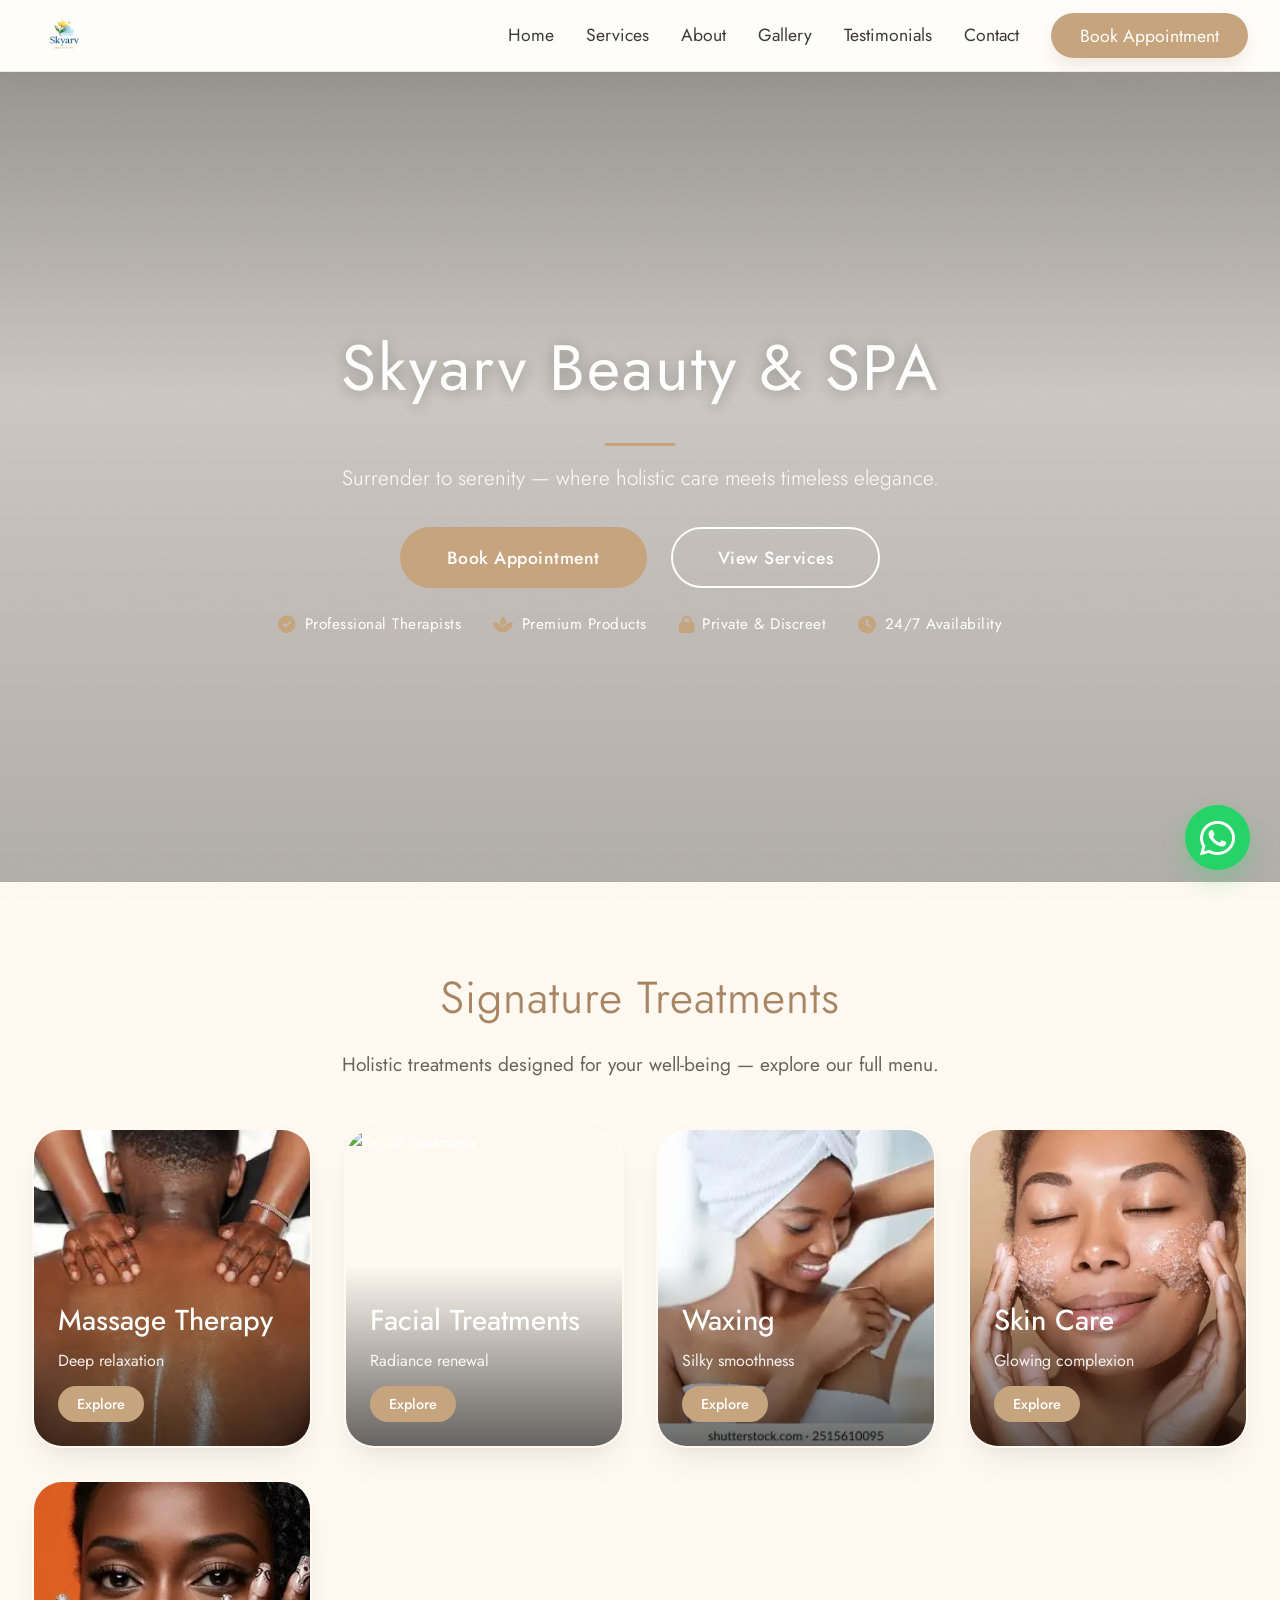
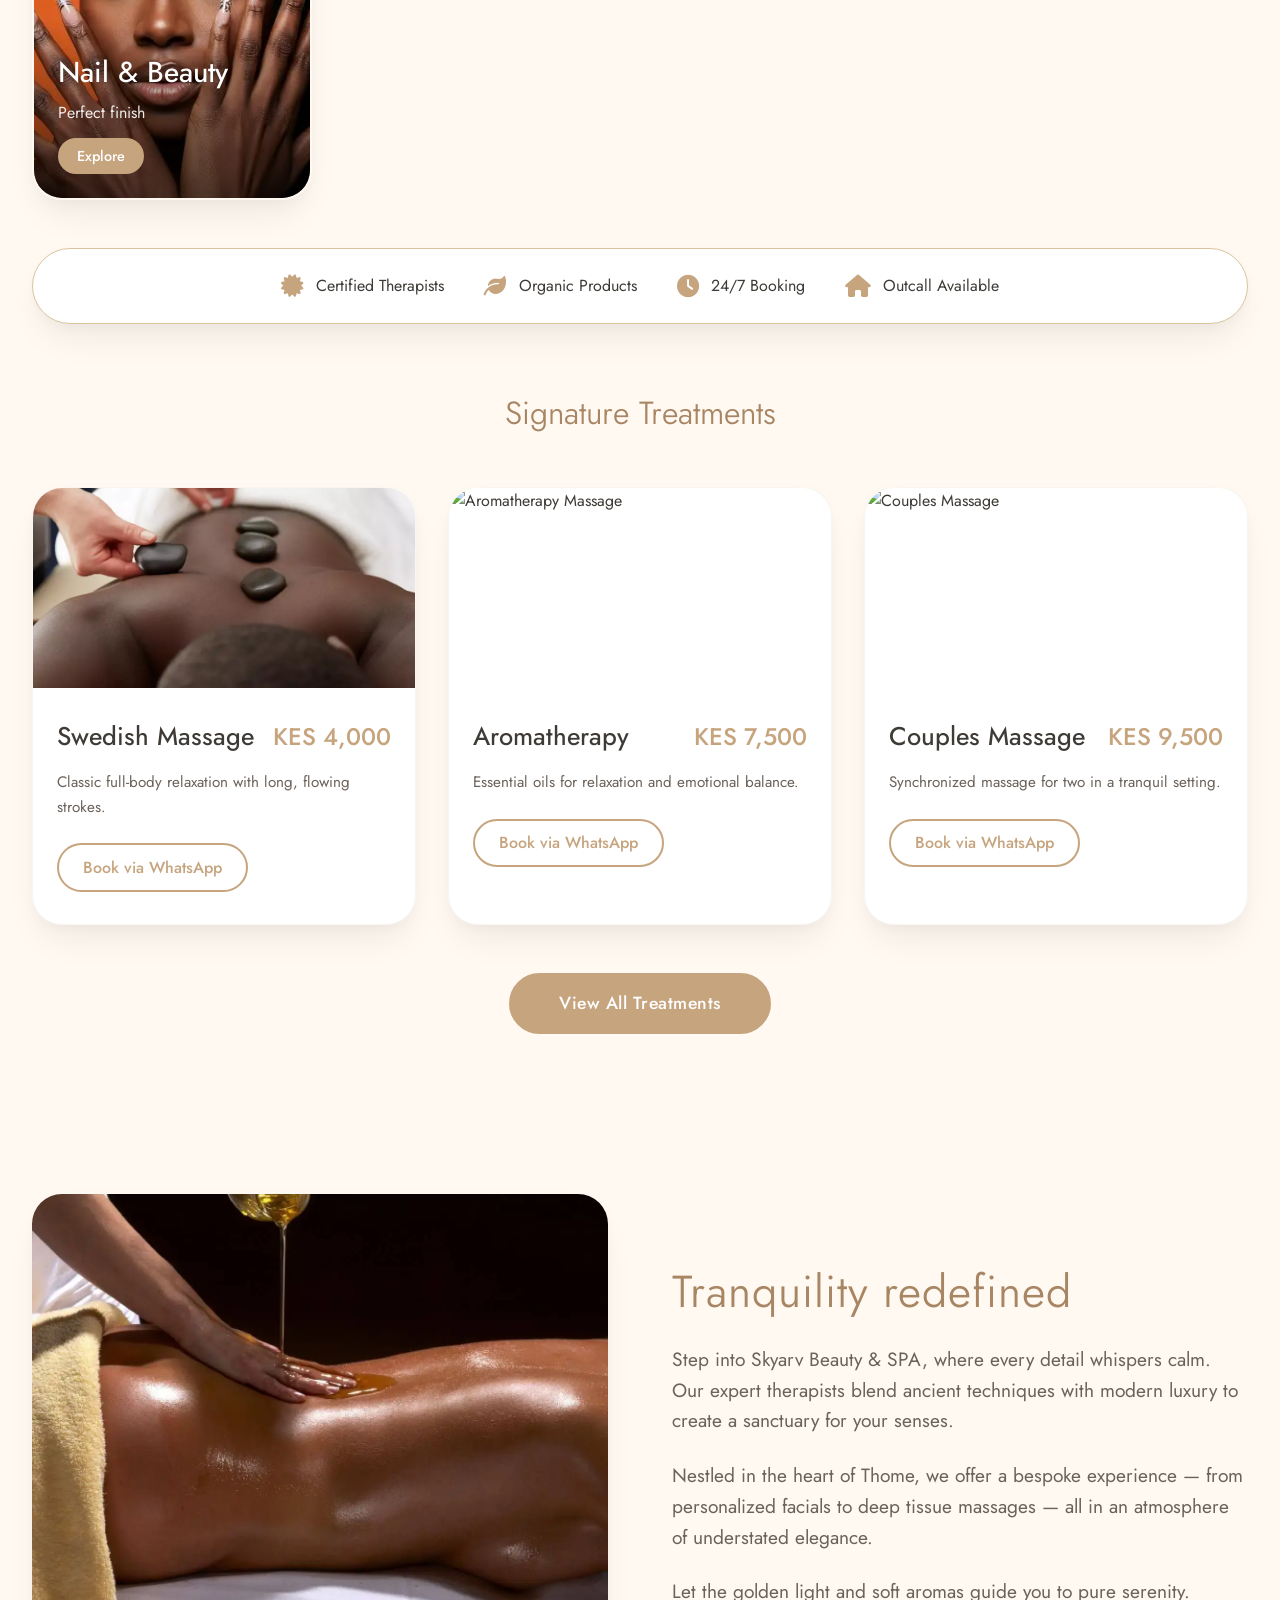
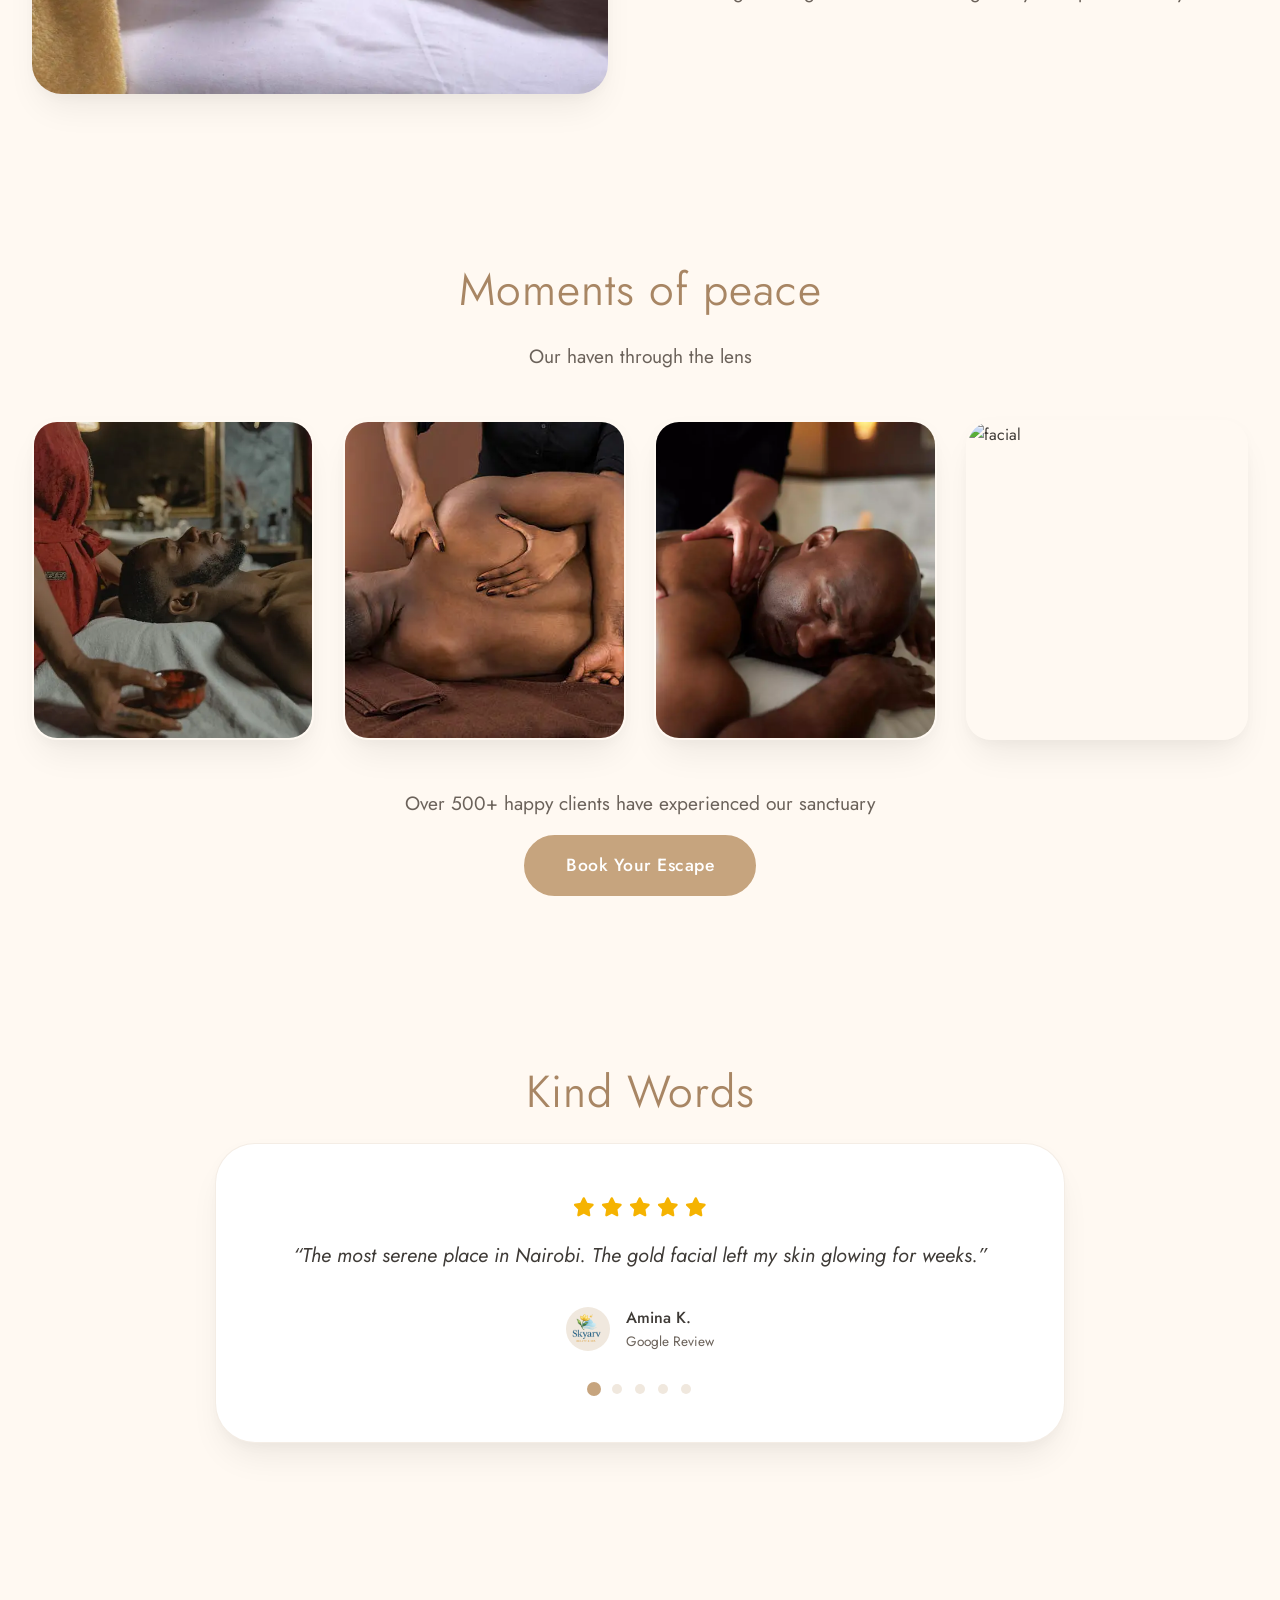
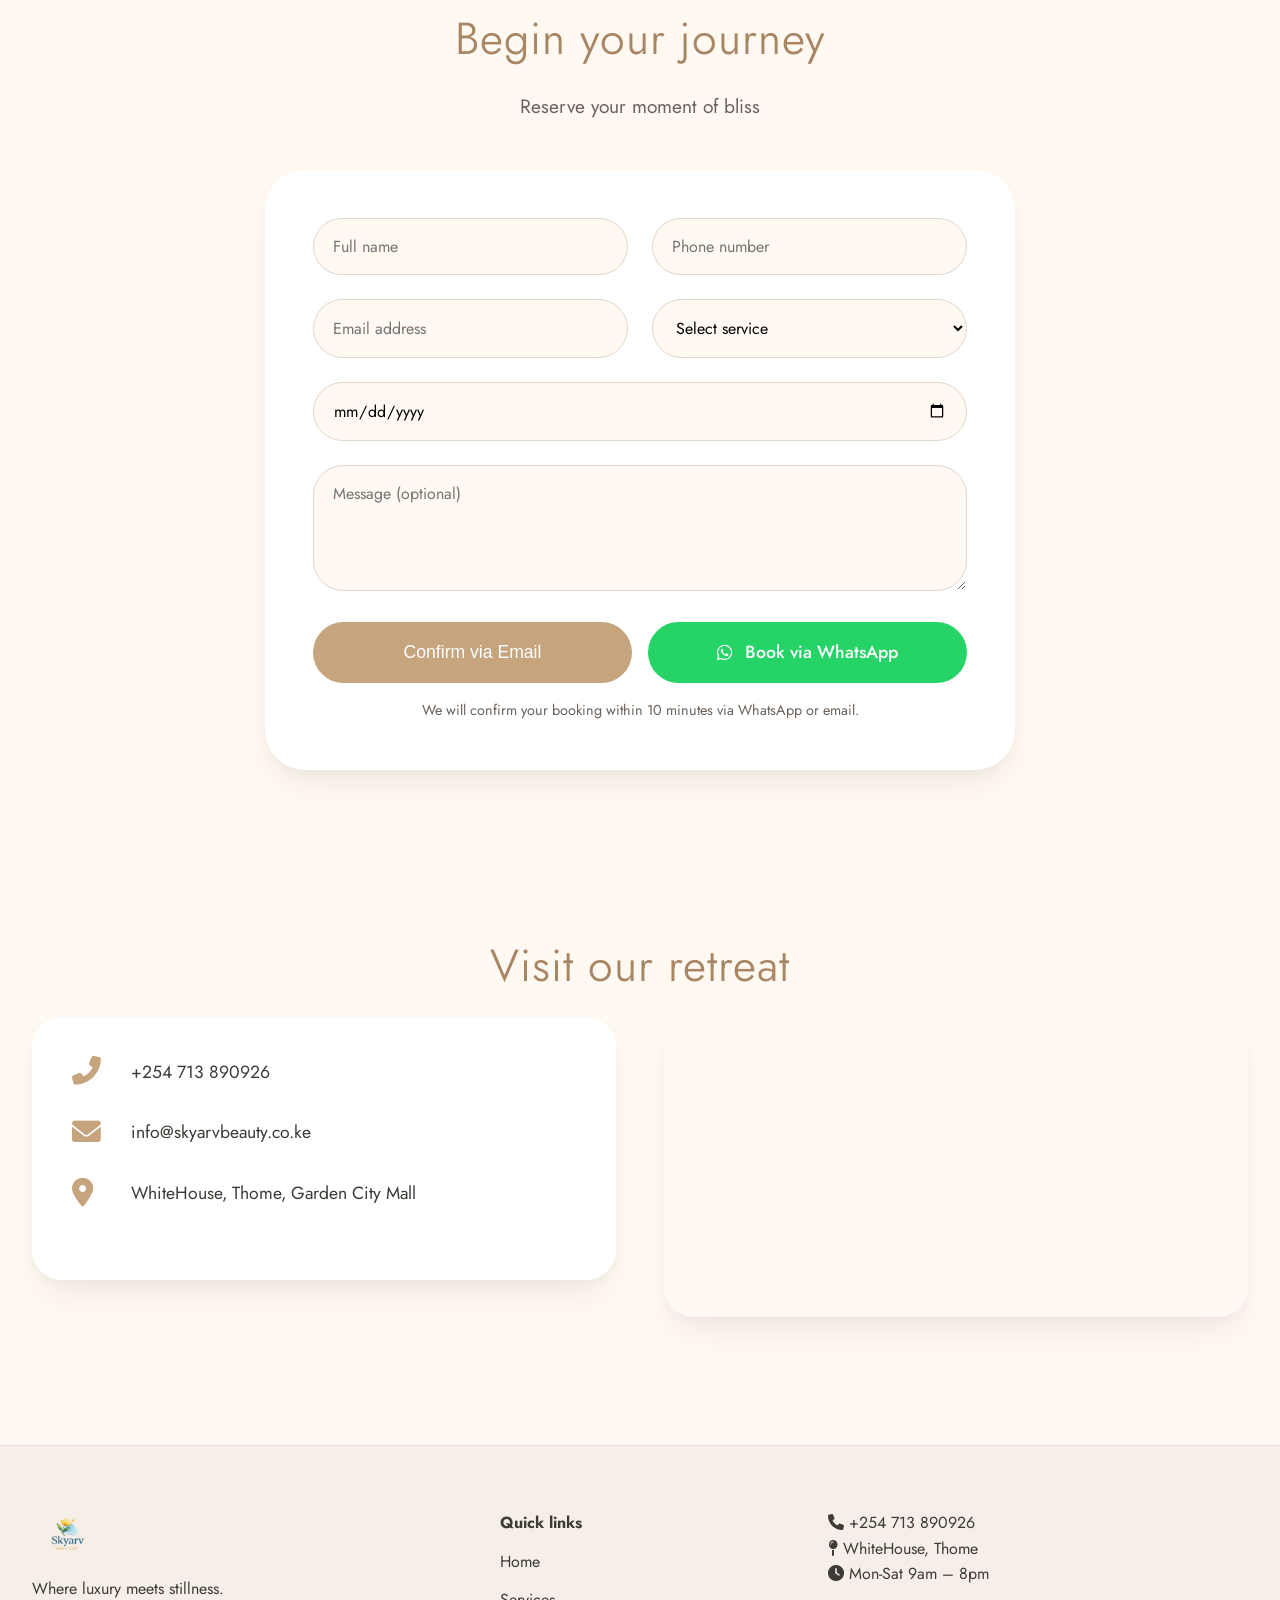
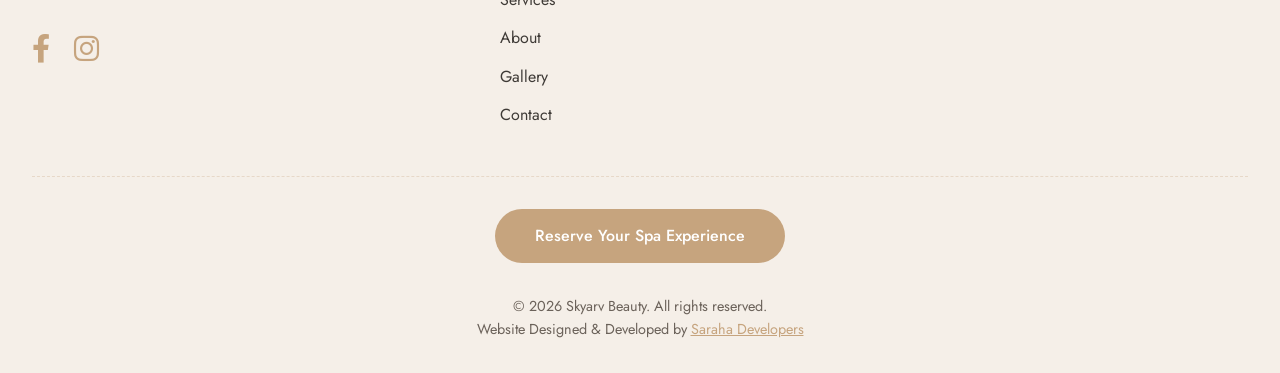
==== commit 38402037: "Update: refined spa website concept" ====
--- a/index.html
+++ b/index.html
@@ -37,7 +37,7 @@
     <!-- hero section -->
     <section id="home" class="hero fade-section">
         <div class="hero-overlay">
-            <h1>Luxury Wellness & Beauty Experience</h1>
+            <h1>Skyarv Beauty & SPA</h1>
             <p>Surrender to serenity — where holistic care meets timeless elegance.</p>
             <div class="hero-btns">
                 <a href="#booking" class="btn btn-primary">Book Appointment</a>
@@ -54,11 +54,11 @@
 
     <!-- services overview (now image cards) -->
     <section id="services" class="section fade-section">
-        <h2 class="section-title">Indulge in our rituals</h2>
+        <h2 class="section-title">Signature Treatments</h2>
         <div class="section-sub">Holistic treatments designed for your well-being — explore our full menu.</div>
         <div class="services-grid">
             <a href="services.html#massage" class="service-card">
-                <img src="https://images.unsplash.com/photo-1544161515-4ab6ce6db874?q=80&w=900&auto=format&fit=crop" alt="Massage Therapy" loading="lazy">
+                <img src="image - 2026-03-12T143630.820.webp" alt="Massage Therapy" loading="lazy">
                 <div class="overlay">
                     <h3>Massage Therapy</h3>
                     <p>Deep relaxation</p>
@@ -66,7 +66,7 @@
                 </div>
             </a>
             <a href="services.html#facial" class="service-card">
-                <img src="https://images.unsplash.com/photo-1570172619644-dfd03ed5d881?q=80&w=900&auto=format&fit=crop" alt="Facial Treatments" loading="lazy">
+                <img src="https://blog.californiaskincaresupply.com/wp-content/uploads/2023/05/facial-massage-1.jpg" alt="Facial Treatments" loading="lazy">
                 <div class="overlay">
                     <h3>Facial Treatments</h3>
                     <p>Radiance renewal</p>
@@ -74,15 +74,15 @@
                 </div>
             </a>
             <a href="services.html#body" class="service-card">
-                <img src="https://images.unsplash.com/photo-1581578731548-c64695cc6952?q=80&w=900&auto=format&fit=crop" alt="Body Scrubs" loading="lazy">
-                <div class="overlay">
-                    <h3>Body Scrubs</h3>
+                <img src="image - 2026-03-12T152203.663.webp">
+                  <div class="overlay">
+                    <h3>Waxing</h3>
                     <p>Silky smoothness</p>
                     <span class="explore">Explore</span>
                 </div>
             </a>
             <a href="services.html#skin" class="service-card">
-                <img src="https://images.unsplash.com/photo-1598440947619-2c35fc9aa908?q=80&w=900&auto=format&fit=crop" alt="Skin Care" loading="lazy">
+                <img src="image - 2026-03-12T153407.400.webp" alt="Skin Care" loading="lazy">
                 <div class="overlay">
                     <h3>Skin Care</h3>
                     <p>Glowing complexion</p>
@@ -90,7 +90,7 @@
                 </div>
             </a>
             <a href="services.html#nails" class="service-card">
-                <img src="https://images.unsplash.com/photo-1610992015732-2449b76344bc?q=80&w=900&auto=format&fit=crop" alt="Nail & Beauty" loading="lazy">
+                <img src="image - 2026-03-12T154413.651.webp" alt="Nail & Beauty" loading="lazy">
                 <div class="overlay">
                     <h3>Nail & Beauty</h3>
                     <p>Perfect finish</p>
@@ -108,11 +108,11 @@
         </div>
 
         <!-- signature treatments (featured) -->
-        <h3 style="font-size: 2rem; font-weight: 350; color: var(--dark-gold); text-align: center; margin: 4rem 0 2rem;">Signature Rituals</h3>
+        <h3 style="font-size: 2rem; font-weight: 350; color: var(--dark-gold); text-align: center; margin: 4rem 0 2rem;">Signature Treatments</h3>
         <div class="featured-grid">
             <div class="featured-card">
                 <div class="featured-image">
-                    <img src="https://images.unsplash.com/photo-1544161515-4ab6ce6db874?q=80&w=900&auto=format&fit=crop" alt="Swedish Massage" loading="lazy">
+                    <img src="image - 2026-03-12T144105.310.webp" alt="Swedish Massage" loading="lazy">
                 </div>
                 <div class="featured-content">
                     <div class="featured-header">
@@ -125,7 +125,7 @@
             </div>
             <div class="featured-card">
                 <div class="featured-image">
-                    <img src="https://images.unsplash.com/photo-1540555700478-4be289fbe4f?q=80&w=900&auto=format&fit=crop" alt="Aromatherapy Massage" loading="lazy">
+                    <img src="https://images.pexels.com/photos/6187257/pexels-photo-6187257.jpeg" alt="Aromatherapy Massage" loading="lazy">
                 </div>
                 <div class="featured-content">
                     <div class="featured-header">
@@ -138,7 +138,7 @@
             </div>
             <div class="featured-card">
                 <div class="featured-image">
-                    <img src="https://images.unsplash.com/photo-1581404788761-70d6b9b9ea63?q=80&w=900&auto=format&fit=crop" alt="Couples Massage" loading="lazy">
+                    <img src="https://images.pexels.com/photos/6187267/pexels-photo-6187267.jpeg" alt="Couples Massage" loading="lazy">
                 </div>
                 <div class="featured-content">
                     <div class="featured-header">
@@ -162,7 +162,7 @@
             <div class="about-img"></div>
             <div class="about-text">
                 <h2 class="section-title" style="text-align: left;">Tranquility redefined</h2>
-                <p>Step into Skyarv Beauty, where every detail whispers calm. Our expert therapists blend ancient techniques with modern luxury to create a sanctuary for your senses.</p>
+                <p>Step into Skyarv Beauty & SPA, where every detail whispers calm. Our expert therapists blend ancient techniques with modern luxury to create a sanctuary for your senses.</p>
                 <p>Nestled in the heart of Thome, we offer a bespoke experience — from personalized facials to deep tissue massages — all in an atmosphere of understated elegance.</p>
                 <p>Let the golden light and soft aromas guide you to pure serenity.</p>
             </div>
@@ -174,9 +174,9 @@
         <h2 class="section-title">Moments of peace</h2>
         <div class="section-sub">Our haven through the lens</div>
         <div class="gallery-grid">
-            <div class="gallery-item"><img src="https://images.unsplash.com/photo-1600334129128-685c5582fd35?q=80&w=900&auto=format&fit=crop" alt="spa" loading="lazy"></div>
-            <div class="gallery-item"><img src="https://images.unsplash.com/photo-1544161515-4ab6ce6db874?q=80&w=900&auto=format&fit=crop" alt="massage" loading="lazy"></div>
-            <div class="gallery-item"><img src="https://plus.unsplash.com/premium_photo-1661580165651-8db470b9d416?w=900&auto=format&fit=crop&q=60" alt="room" loading="lazy"></div>
+            <div class="gallery-item"><img src="image - 2026-03-12T142020.150.webp" alt="spa" loading="lazy"></div>
+            <div class="gallery-item"><img src="image - 2026-03-12T142955.997.webp" alt="massage" loading="lazy"></div>
+            <div class="gallery-item"><img src="image - 2026-03-12T143909.047.webp" alt="room" loading="lazy"></div>
             <div class="gallery-item"><img src="https://images.unsplash.com/photo-1600334129128-685c5582fd35?q=80&w=900&auto=format&fit=crop" alt="facial" loading="lazy"></div>
         </div>
         <div class="gallery-cta">
@@ -186,17 +186,148 @@
     </section>
 
     <!-- testimonials slider -->
-    <section id="testimonials" class="section fade-section">
-        <h2 class="section-title">Kind words</h2>
-        <div class="testimonial-container">
-            <div class="testimonial-slide active"><p>“The most serene place in Nairobi. The gold facial left my skin glowing for weeks.”</p><span class="client-name">— Amina K.</span></div>
-            <div class="testimonial-slide"><p>“Professional, calming, and absolutely luxurious. Their massage therapy is otherworldly.”</p><span class="client-name">— James M.</span></div>
-            <div class="testimonial-slide"><p>“Finally a spa that understands quiet elegance. The attention to detail is unmatched.”</p><span class="client-name">— Wambui N.</span></div>
-            <div class="dots" id="testimonialDots">
-                <span class="dot active"></span><span class="dot"></span><span class="dot"></span>
-            </div>
-        </div>
-    </section>
+   <section id="testimonials" class="section fade-section">
+
+<h2 class="section-title">Kind Words</h2>
+
+<div class="testimonial-container">
+
+<div class="testimonial-slide active">
+
+<div class="review-stars">
+<i class="fas fa-star"></i>
+<i class="fas fa-star"></i>
+<i class="fas fa-star"></i>
+<i class="fas fa-star"></i>
+<i class="fas fa-star"></i>
+</div>
+
+<p>“The most serene place in Nairobi. The gold facial left my skin glowing for weeks.”</p>
+
+<div class="reviewer">
+<div class="avatar">
+    <img src="skyarv-favicon.webp" alt="Client photo">
+</div>
+<div class="reviewer-info">
+<span class="client-name">Amina K.</span>
+<span class="review-source">Google Review</span>
+</div>
+</div>
+
+</div>
+
+
+<div class="testimonial-slide">
+
+<div class="review-stars">
+<i class="fas fa-star"></i>
+<i class="fas fa-star"></i>
+<i class="fas fa-star"></i>
+<i class="fas fa-star"></i>
+<i class="fas fa-star"></i>
+</div>
+
+<p>“Professional, calming, and absolutely luxurious. Their massage therapy is otherworldly.”</p>
+
+<div class="reviewer">
+<div class="avatar">
+    <img src="skyarv-favicon.webp" alt="Client photo">
+</div>
+<div class="reviewer-info">
+<span class="client-name">James M.</span>
+<span class="review-source">Google Review</span>
+</div>
+</div>
+
+</div>
+
+
+<div class="testimonial-slide">
+
+<div class="review-stars">
+<i class="fas fa-star"></i>
+<i class="fas fa-star"></i>
+<i class="fas fa-star"></i>
+<i class="fas fa-star"></i>
+<i class="fas fa-star"></i>
+</div>
+
+<p>“Finally a spa that understands quiet elegance. The attention to detail is unmatched.”</p>
+
+<div class="reviewer">
+<div class="avatar">
+    <img src="skyarv-favicon.webp" alt="Client photo">
+</div>
+<div class="reviewer-info">
+<span class="client-name">Wambui N.</span>
+<span class="review-source">Google Review</span>
+</div>
+</div>
+
+</div>
+
+
+<div class="testimonial-slide">
+
+<div class="review-stars">
+<i class="fas fa-star"></i>
+<i class="fas fa-star"></i>
+<i class="fas fa-star"></i>
+<i class="fas fa-star"></i>
+<i class="fas fa-star"></i>
+</div>
+
+<p>“One of the most relaxing spa experiences I’ve had in Nairobi. The therapists are incredibly skilled.”</p>
+
+<div class="reviewer">
+<div class="avatar">
+    <img src="skyarv-favicon.webp" alt="Client photo">
+</div>
+<div class="reviewer-info">
+<span class="client-name">David O.</span>
+<span class="review-source">Google Review</span>
+</div>
+</div>
+
+</div>
+
+
+<div class="testimonial-slide">
+
+<div class="review-stars">
+<i class="fas fa-star"></i>
+<i class="fas fa-star"></i>
+<i class="fas fa-star"></i>
+<i class="fas fa-star"></i>
+<i class="fas fa-star"></i>
+</div>
+
+<p>“Clean, quiet and very professional. The aromatherapy massage was exactly what I needed.”</p>
+
+<div class="reviewer">
+<div class="avatar">
+    <img src="skyarv-favicon.webp" alt="Client photo">
+</div>
+<div class="reviewer-info">
+<span class="client-name">Lucy W.</span>
+<span class="review-source">Google Review</span>
+</div>
+</div>
+
+</div>
+
+
+<div class="dots" id="testimonialDots">
+<span class="dot active"></span>
+<span class="dot"></span>
+<span class="dot"></span>
+<span class="dot"></span>
+<span class="dot"></span>
+</div>
+
+</div>
+
+</section>
 
     <!-- booking section -->
     <section id="booking" class="section fade-section">
@@ -205,7 +336,7 @@
         <form class="booking-form" id="bookingForm">
             <div class="form-row">
                 <input type="text" placeholder="Full name" required>
-                <input type="tel" placeholder="Phone number" value="+254 713 890926">
+                <input type="tel" placeholder="Phone number" >
             </div>
             <div class="form-row">
                 <input type="email" placeholder="Email address">
@@ -215,6 +346,7 @@
                     <option>Massage Therapy</option>
                     <option>Body Scrubs</option>
                     <option>Skin Care</option>
+                    <option>Waxing</option>
                     <option>Nail & Beauty Services</option>
                 </select>
             </div>
@@ -247,7 +379,7 @@
     <footer class="footer">
         <div class="footer-grid">
             <div class="footer-logo">
-                <div class="logo"><img src="skyarv-favicon.webp" alt="Skyarv Beauty" style="height:50px;"> Skyarv <span>Beauty</span></div>
+                <div class="logo"><img src="skyarv-favicon.webp" alt="Skyarv Beauty" style="height:50px;"> <!--   Skyarv <span>Beauty</span>--></div>
                 <p>Where luxury meets stillness.</p>
                 <div class="social-icons">
                     <a href="#"><i class="fab fa-facebook-f"></i></a>
@@ -260,7 +392,7 @@
                 <a href="#home">Home</a><a href="services.html">Services</a><a href="#about">About</a><a href="#gallery">Gallery</a><a href="#contact">Contact</a>
             </div>
             <div class="footer-contact">
-                <p><i class="fas fa-phone"></i> +254 713 890926</p>
+                <p><i class="fas fa-phone"></i><a href="tel:+254713890926"></a> +254 713 890926</p>
                 <p><i class="fas fa-map-pin"></i> WhiteHouse, Thome</p>
                 <p><i class="fas fa-clock"></i> Mon-Sat 9am – 8pm</p>
             </div>
--- a/index.css
+++ b/index.css
@@ -461,7 +461,7 @@
             overflow: hidden;
             box-shadow: var(--shadow);
             height: 500px;
-            background: url('https://images.unsplash.com/photo-1544161515-4ab6ce6db874?q=80&w=2070&auto=format&fit=crop') center/cover;
+            background: url('image\ -\ 2026-03-12T142732.961.webp') center/cover;
         }
         .about-text p {
             font-size: 1.2rem;
@@ -511,53 +511,211 @@
         }
 
         /* ---- testimonials slider (refined) ---- */
-        .testimonial-container {
-            max-width: 800px;
-            margin: 0 auto;
-            background: var(--white);
-            border-radius: 40px;
-            padding: 2.5rem 3rem;
-            box-shadow: var(--shadow);
-            border: 1px solid rgba(198,164,126,0.2);
-        }
-        .testimonial-slide {
-            display: none;
-            text-align: center;
-            animation: fade 0.5s;
-        }
-        .testimonial-slide.active {
-            display: block;
-        }
-        .testimonial-slide p {
-            font-size: 1.3rem;
-            font-style: italic;
-            color: var(--text-dark);
-            margin-bottom: 1.5rem;
-        }
-        .client-name {
-            font-weight: 500;
-            color: var(--gold);
-            letter-spacing: 0.5px;
-        }
-        .dots {
-            display: flex;
-            justify-content: center;
-            gap: 0.8rem;
-            margin-top: 1.5rem;
-        }
-        .dot {
-            width: 10px;
-            height: 10px;
-            background: var(--soft-beige);
-            border-radius: 50%;
-            cursor: pointer;
-            transition: var(--transition);
-        }
-        .dot.active {
-            background: var(--gold);
-            transform: scale(1.4);
-        }
-
+        .testimonial-container{
+
+max-width:850px;
+margin:0 auto;
+
+background:var(--white);
+
+border-radius:40px;
+
+padding:3rem 3.2rem;
+
+box-shadow:var(--shadow);
+
+border:1px solid rgba(198,164,126,0.2);
+
+text-align:center;
+
+position:relative;
+
+}
+
+
+/* review stars */
+
+.review-stars{
+
+color:#f5b301;
+font-size:1.2rem;
+
+margin-bottom:1rem;
+
+}
+
+
+/* testimonial text */
+
+.testimonial-slide{
+
+display:none;
+
+animation:fade .5s;
+
+}
+
+.testimonial-slide.active{
+
+display:block;
+
+}
+
+.testimonial-slide p{
+
+font-size:1.25rem;
+
+font-style:italic;
+
+line-height:1.7;
+
+margin-bottom:2rem;
+
+color:var(--text-dark);
+
+}
+
+
+/* reviewer layout */
+
+.reviewer{
+
+display:flex;
+
+align-items:center;
+justify-content:center;
+
+gap:1rem;
+
+}
+
+
+/* avatar */
+
+.avatar{
+
+width:42px;
+height:42px;
+
+border-radius:50%;
+
+background:var(--gold);
+
+color:white;
+
+display:flex;
+align-items:center;
+justify-content:center;
+
+font-weight:600;
+
+}
+
+
+/* reviewer info */
+
+.reviewer-info{
+
+display:flex;
+flex-direction:column;
+
+text-align:left;
+
+}
+
+.client-name{
+
+font-weight:500;
+
+color:var(--text-dark);
+
+}
+
+.review-source{
+
+font-size:.85rem;
+
+color:var(--text-light);
+
+}
+
+
+/* dots */
+
+.dots{
+
+display:flex;
+justify-content:center;
+
+gap:.8rem;
+
+margin-top:2rem;
+
+}
+
+.dot{
+
+width:10px;
+height:10px;
+
+background:var(--soft-beige);
+
+border-radius:50%;
+
+cursor:pointer;
+
+transition:var(--transition);
+
+}
+
+.dot.active{
+
+background:var(--gold);
+
+transform:scale(1.4);
+
+}
+
+.avatar{
+
+width:44px;
+height:44px;
+
+border-radius:50%;
+
+overflow:hidden;
+
+background:var(--soft-beige);
+
+display:flex;
+align-items:center;
+justify-content:center;
+
+font-weight:600;
+color:var(--gold);
+
+}
+
+/* image inside avatar */
+
+.avatar img{
+
+width:100%;
+height:100%;
+
+object-fit:cover;
+
+display:block;
+
+}
+
+/* fallback initials */
+
+.avatar span{
+
+font-size:0.9rem;
+
+}
         /* ---- booking form (with WhatsApp option) ---- */
         .booking-form {
             max-width: 750px;
@@ -704,7 +862,8 @@
         .footer-logo .logo {
             font-size: 2rem;
             margin-bottom: 1rem;
-        }
+              }
+
         .footer-links {
             display: flex;
             flex-direction: column;
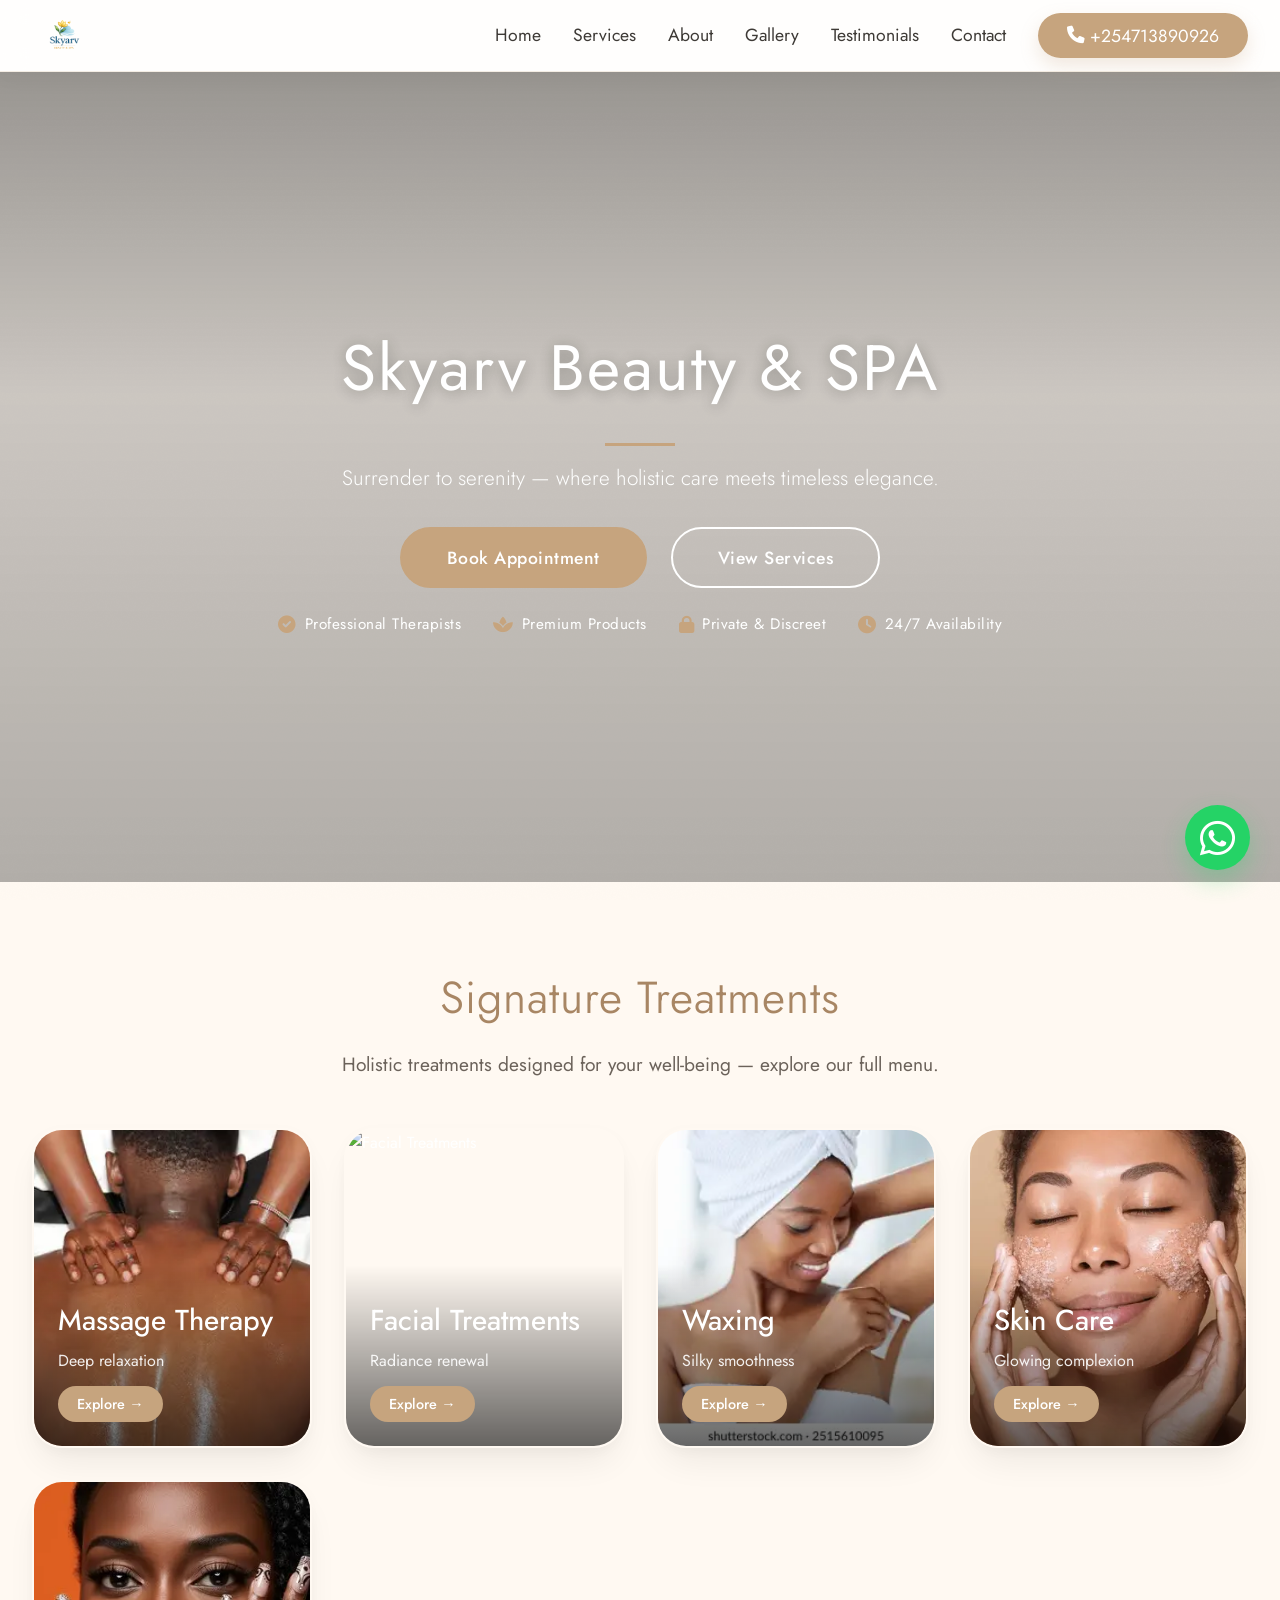
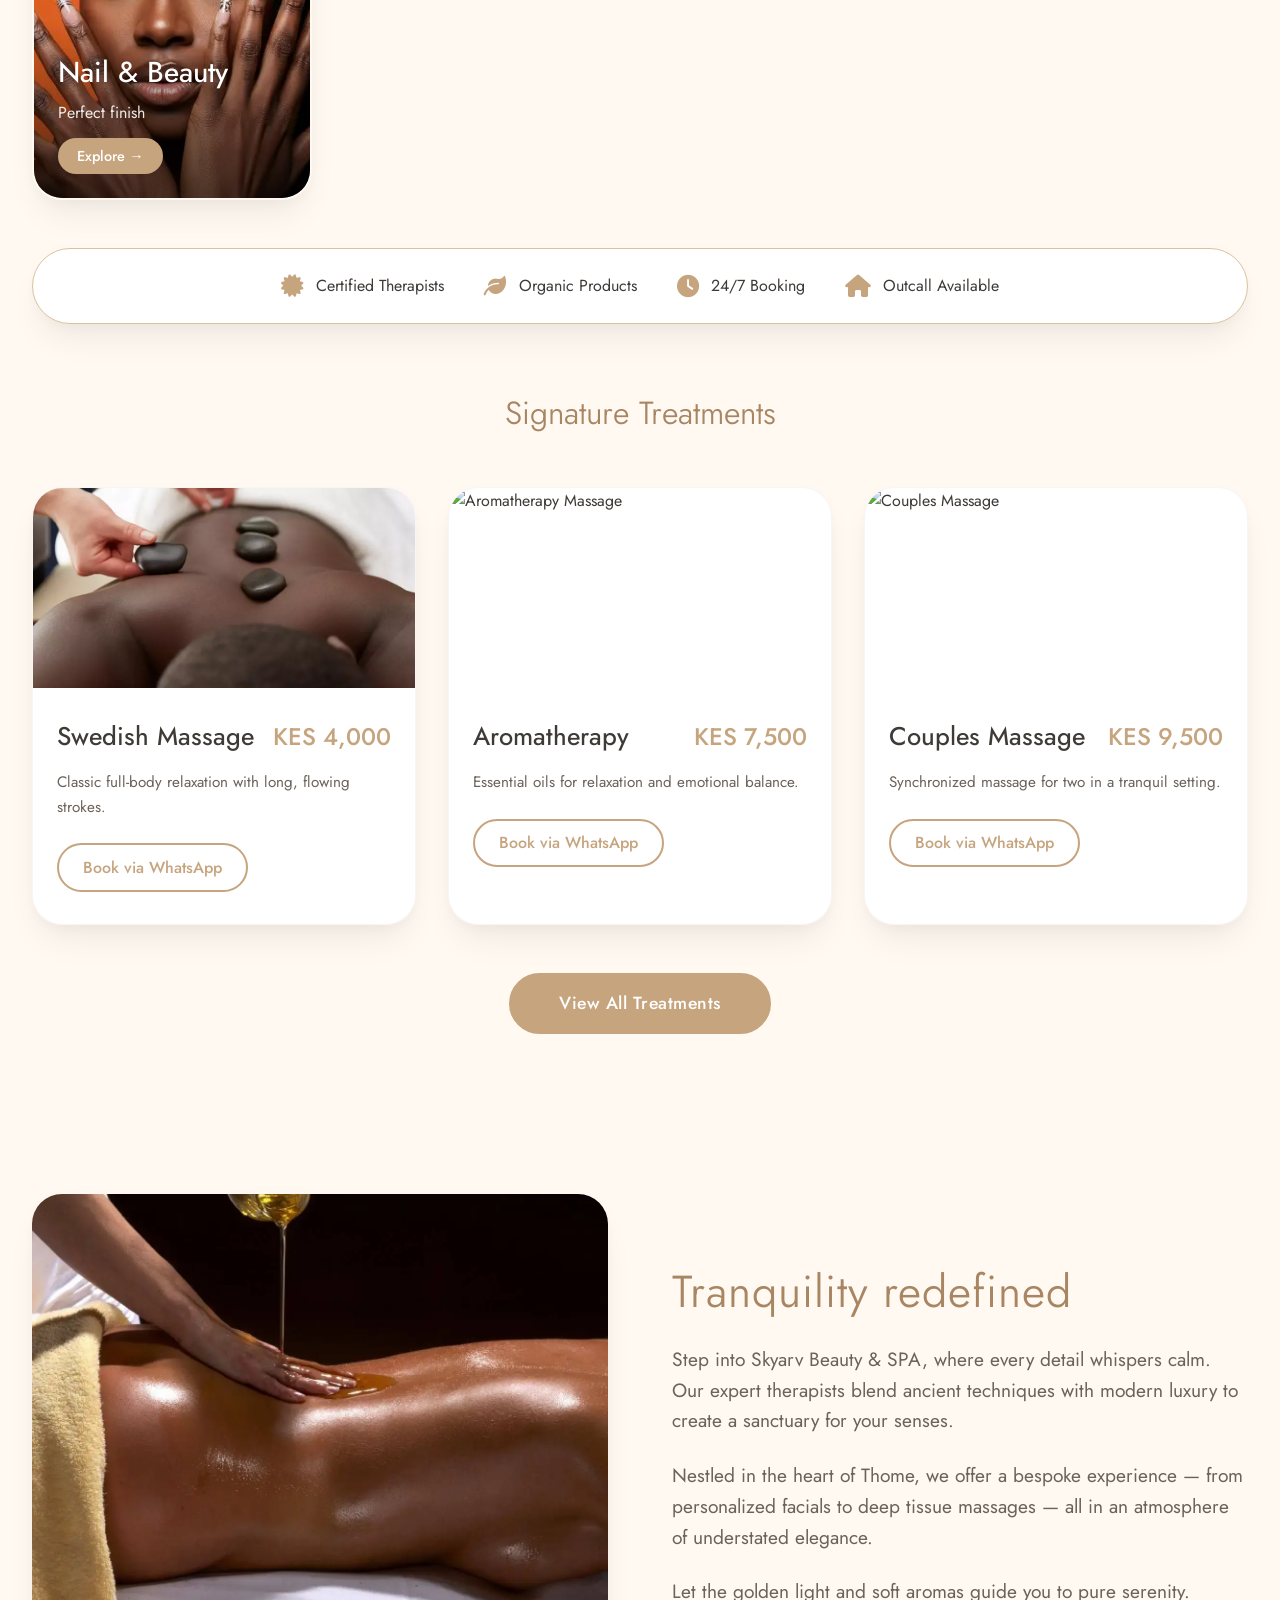
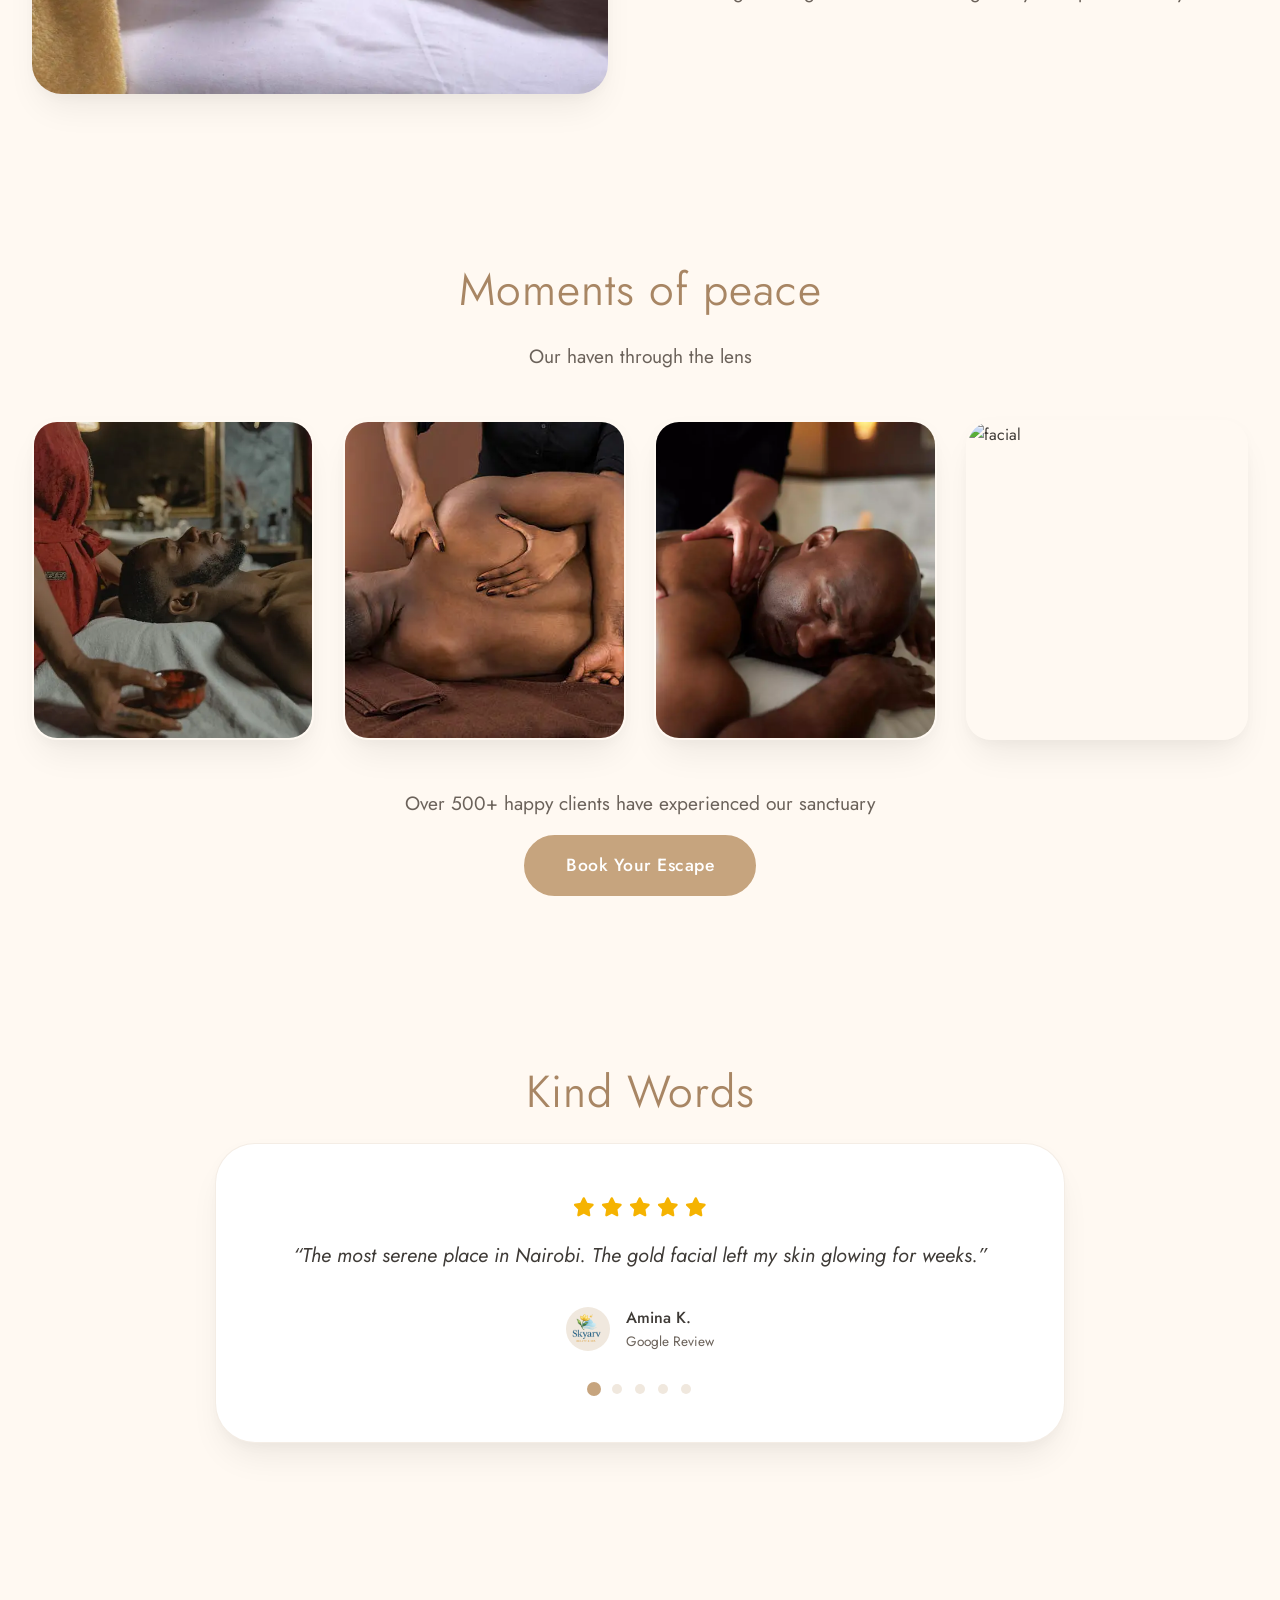
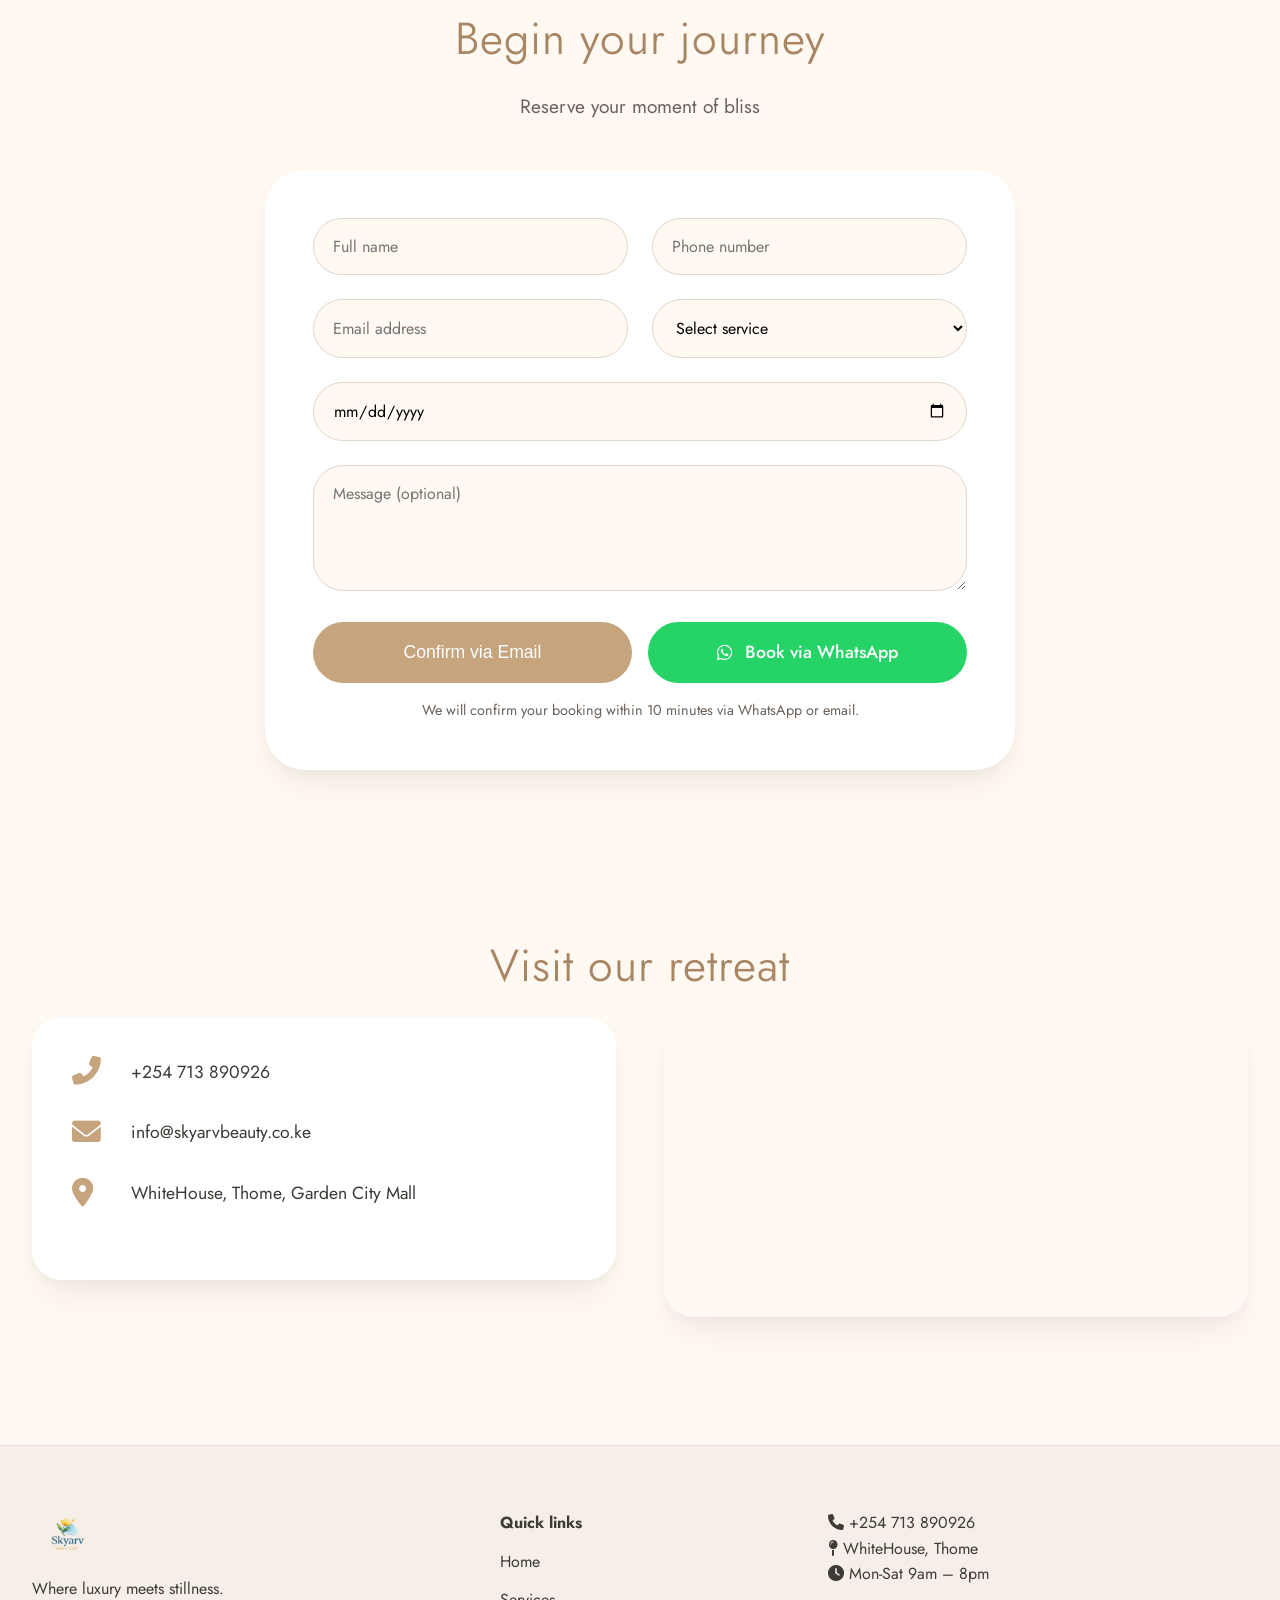
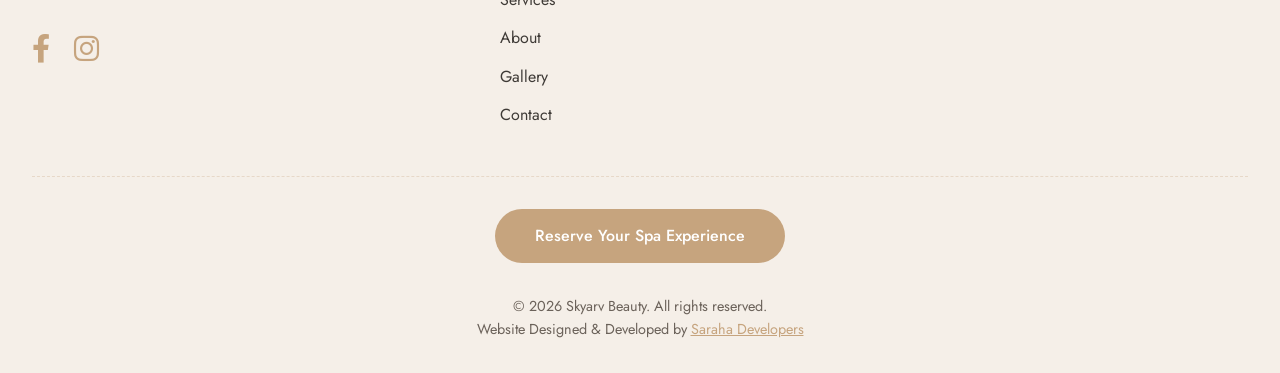
==== commit a24e3b31: "Update: refined spa website concept" ====
--- a/index.html
+++ b/index.html
@@ -29,7 +29,7 @@
                 <li><a href="#gallery">Gallery</a></li>
                 <li><a href="#testimonials">Testimonials</a></li>
                 <li><a href="#contact">Contact</a></li>
-                <li><a href="#booking" class="book-btn">Book Appointment</a></li>
+                <li><a href="tel:+254713890926" class="book-btn"><i class="fas fa-phone"></i> +254713890926</a></li>
             </ul>
         </div>
     </nav>
@@ -62,7 +62,7 @@
                 <div class="overlay">
                     <h3>Massage Therapy</h3>
                     <p>Deep relaxation</p>
-                    <span class="explore">Explore</span>
+                    <span class="explore">Explore →</span>
                 </div>
             </a>
             <a href="services.html#facial" class="service-card">
@@ -70,7 +70,7 @@
                 <div class="overlay">
                     <h3>Facial Treatments</h3>
                     <p>Radiance renewal</p>
-                    <span class="explore">Explore</span>
+                    <span class="explore">Explore →</span>
                 </div>
             </a>
             <a href="services.html#body" class="service-card">
@@ -78,7 +78,7 @@
                   <div class="overlay">
                     <h3>Waxing</h3>
                     <p>Silky smoothness</p>
-                    <span class="explore">Explore</span>
+                    <span class="explore">Explore →</span>
                 </div>
             </a>
             <a href="services.html#skin" class="service-card">
@@ -86,7 +86,7 @@
                 <div class="overlay">
                     <h3>Skin Care</h3>
                     <p>Glowing complexion</p>
-                    <span class="explore">Explore</span>
+                    <span class="explore">Explore →</span>
                 </div>
             </a>
             <a href="services.html#nails" class="service-card">
@@ -94,7 +94,7 @@
                 <div class="overlay">
                     <h3>Nail & Beauty</h3>
                     <p>Perfect finish</p>
-                    <span class="explore">Explore</span>
+                    <span class="explore">Explore →</span>
                 </div>
             </a>
         </div>
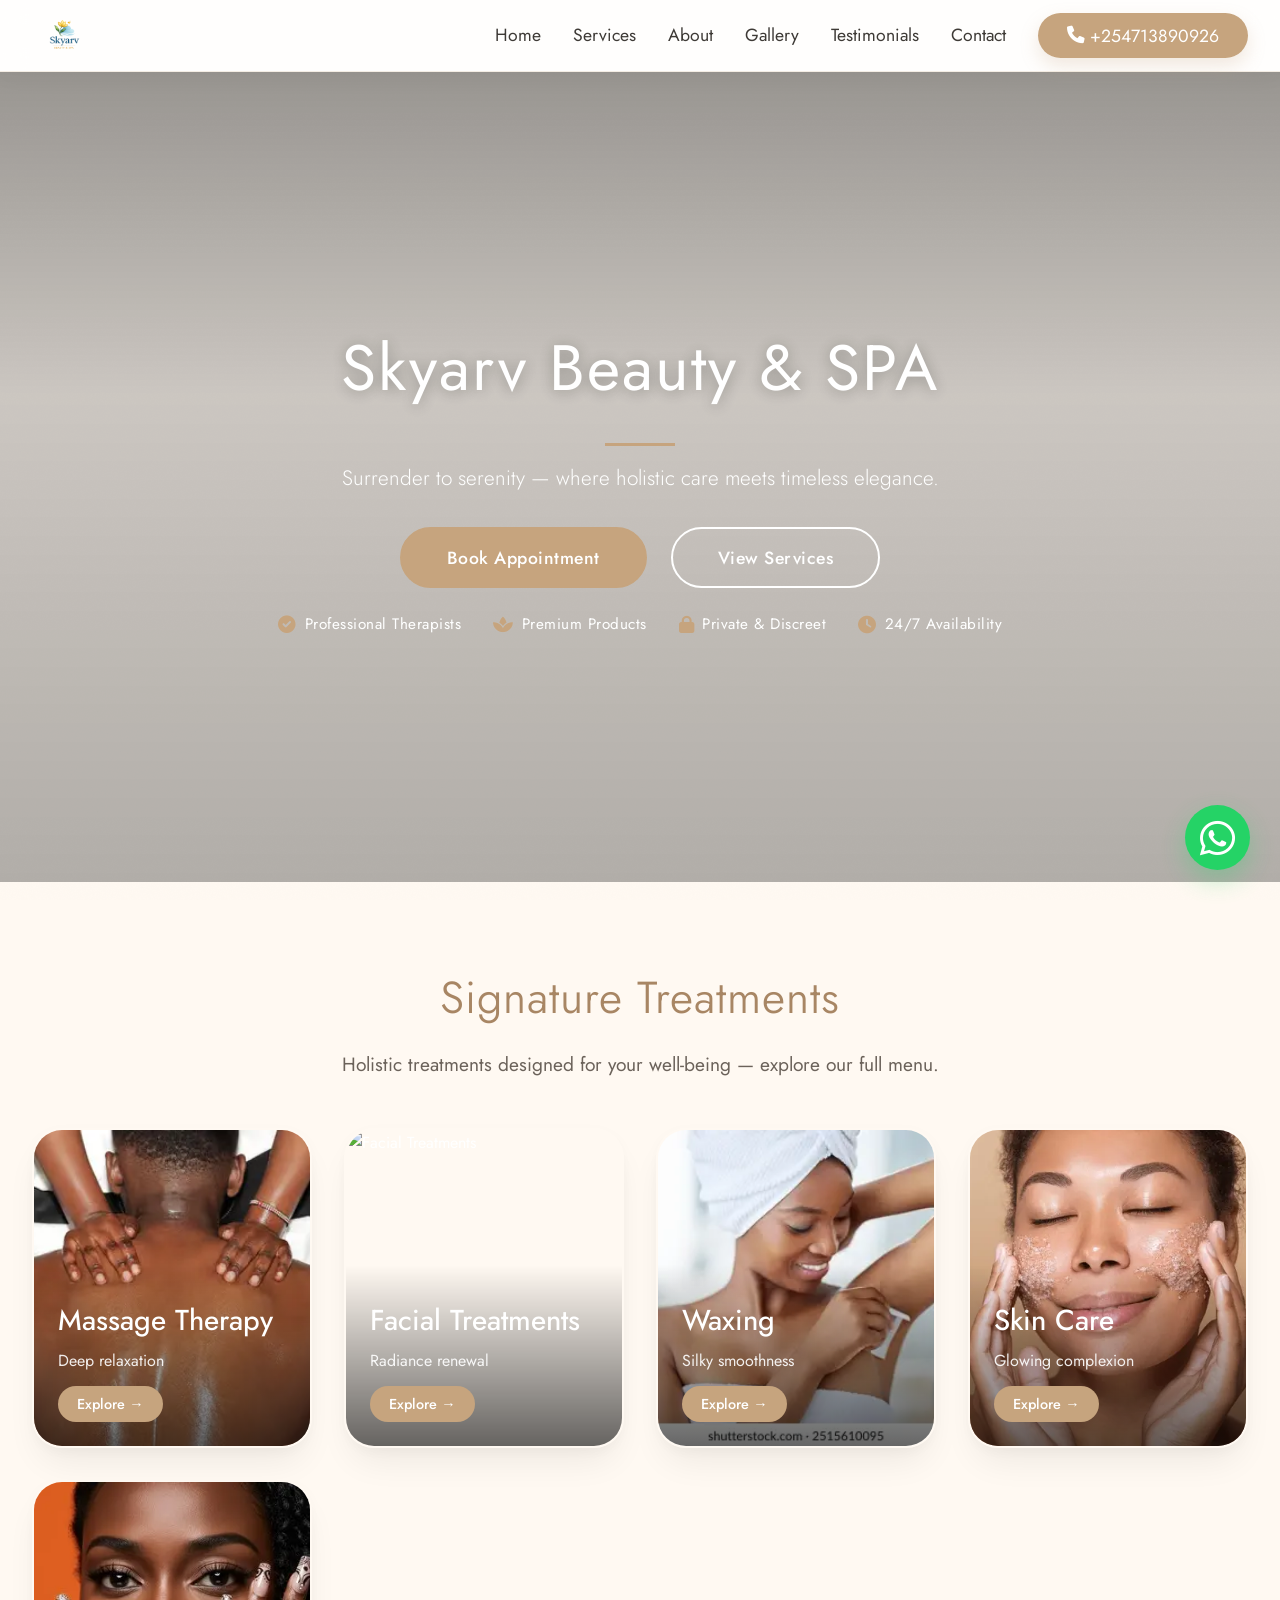
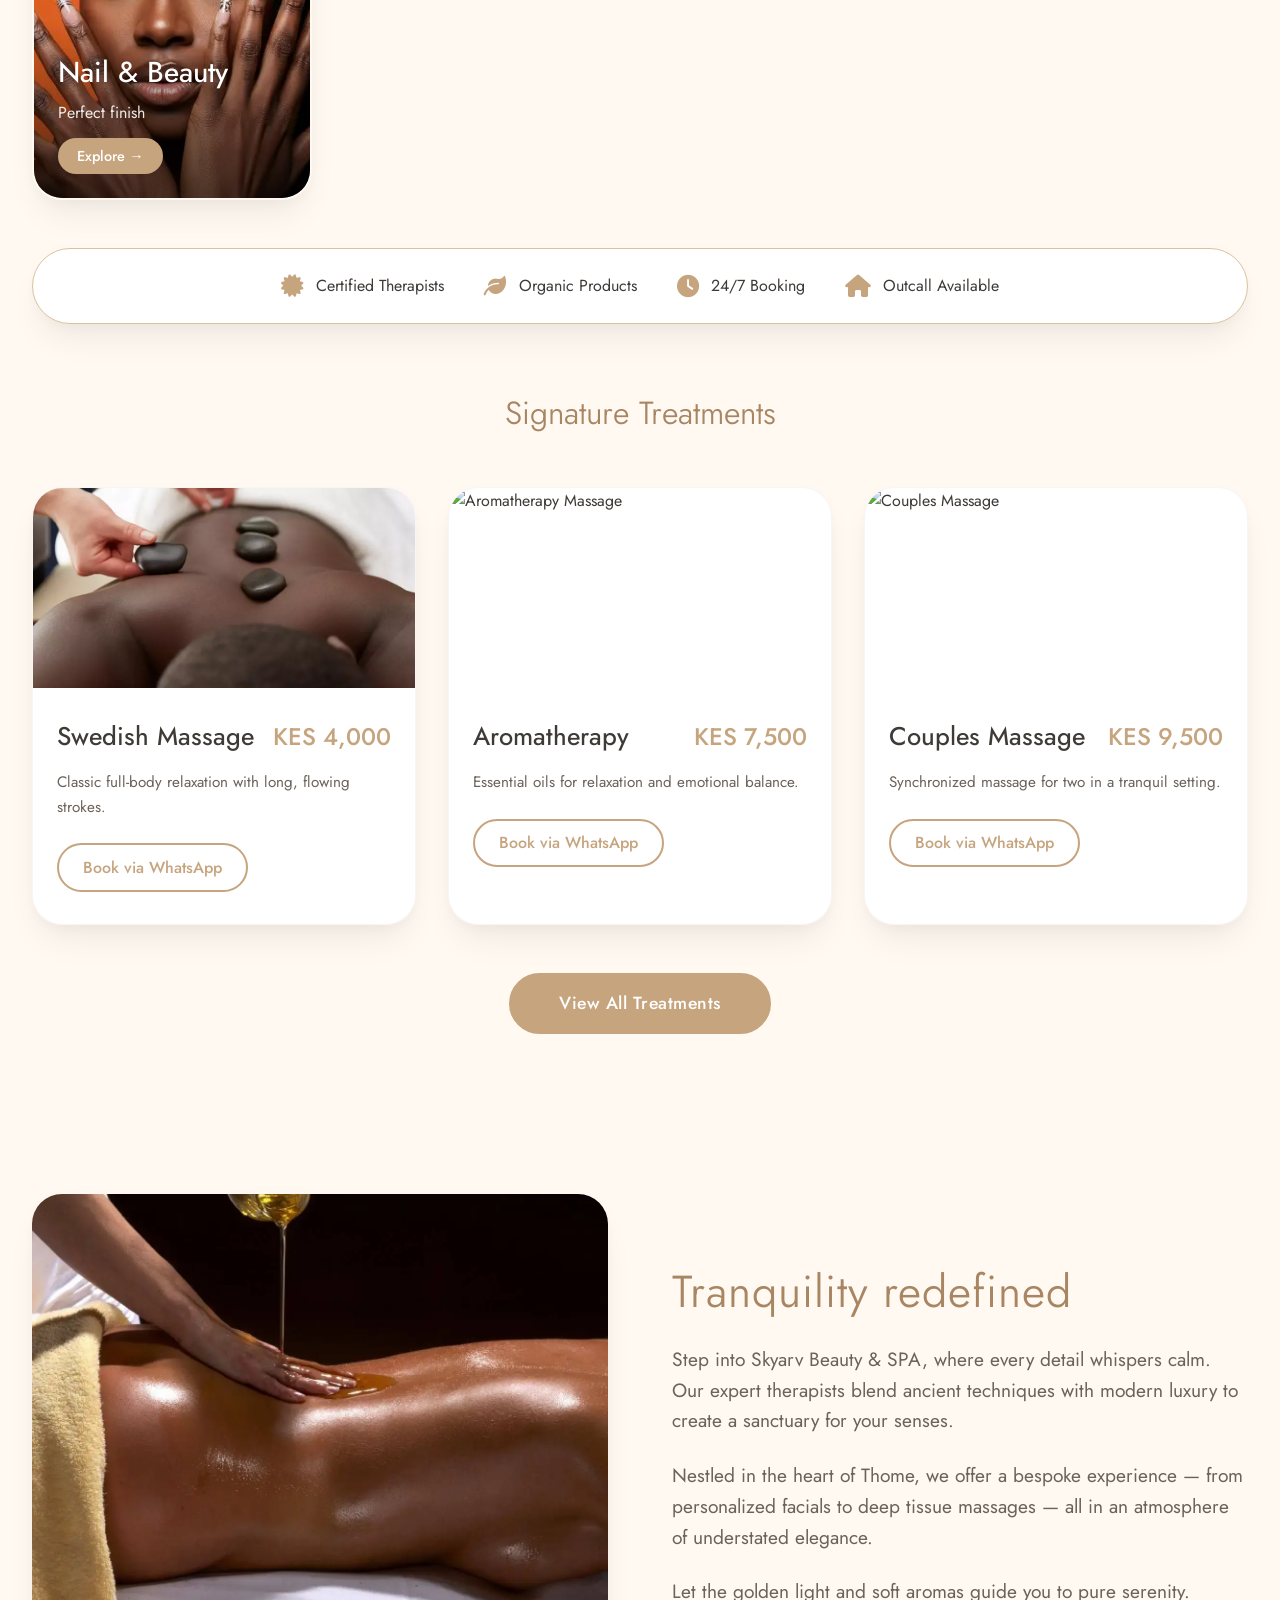
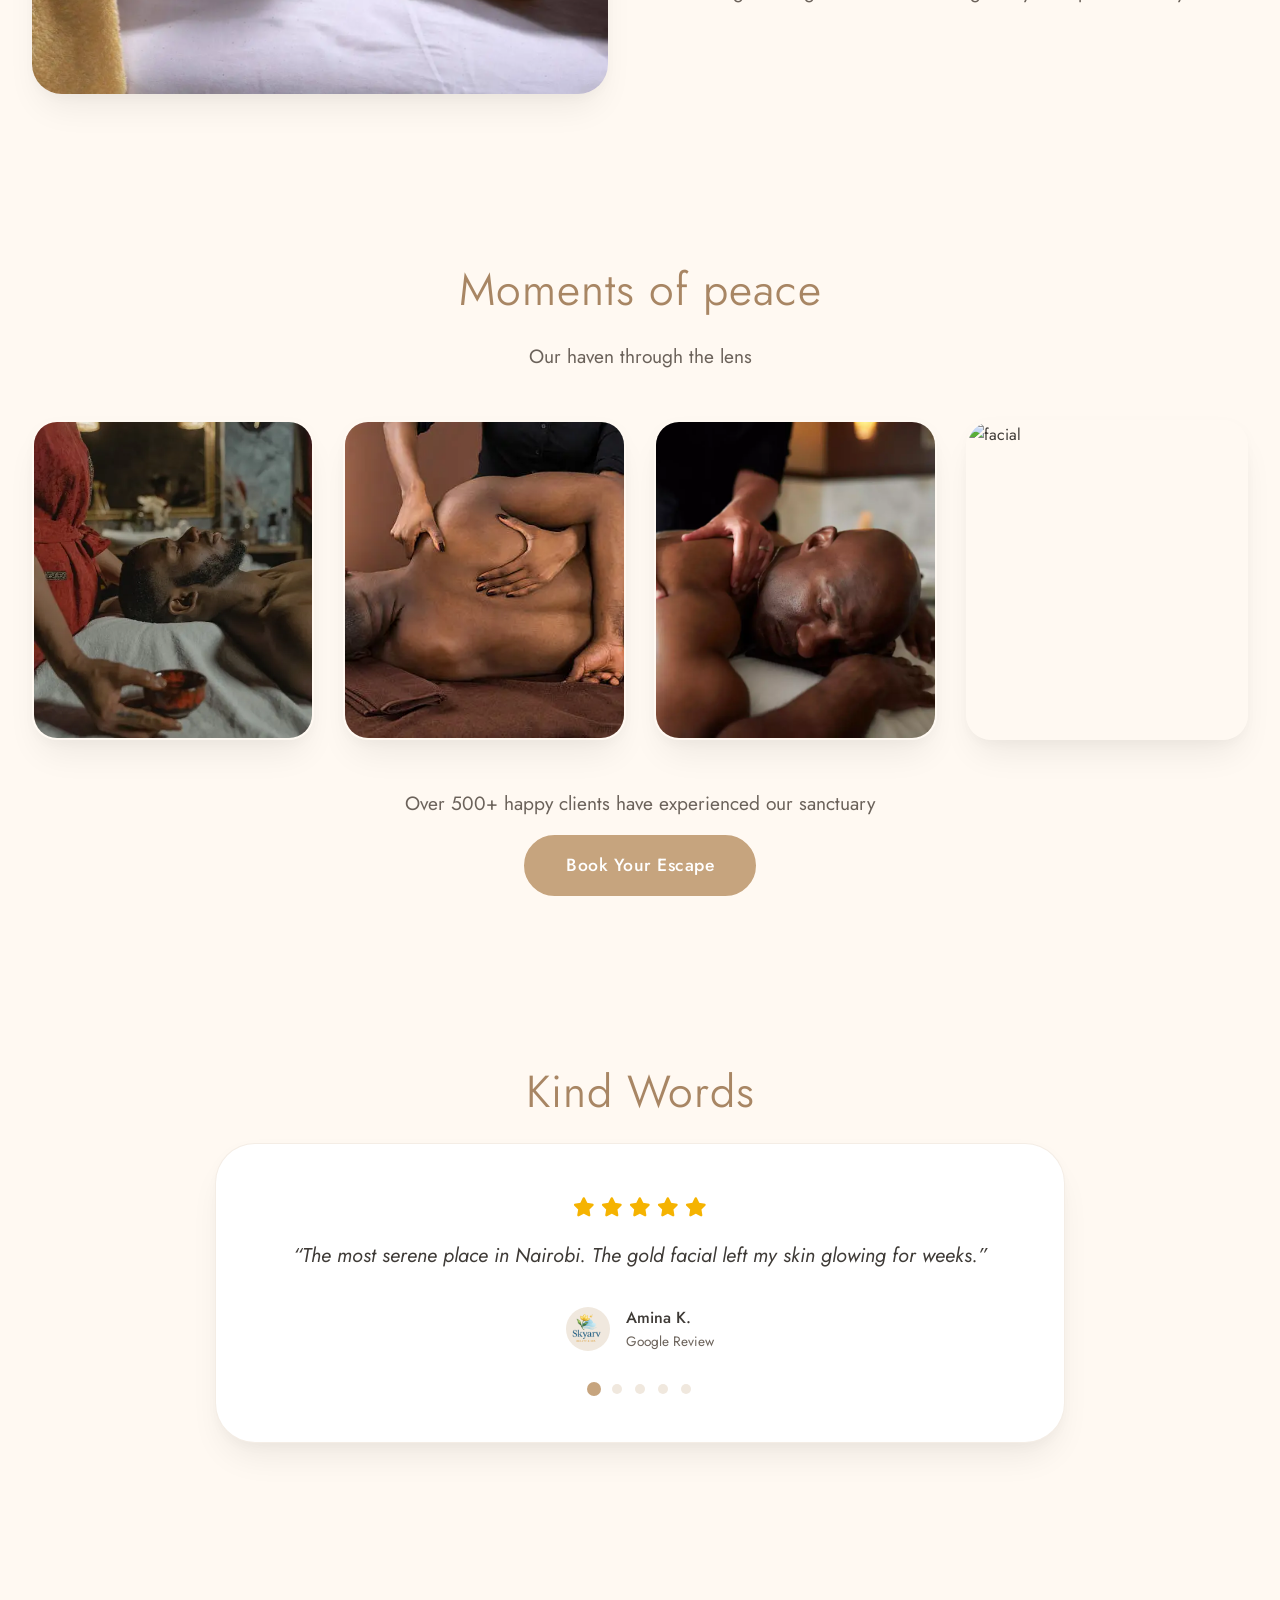
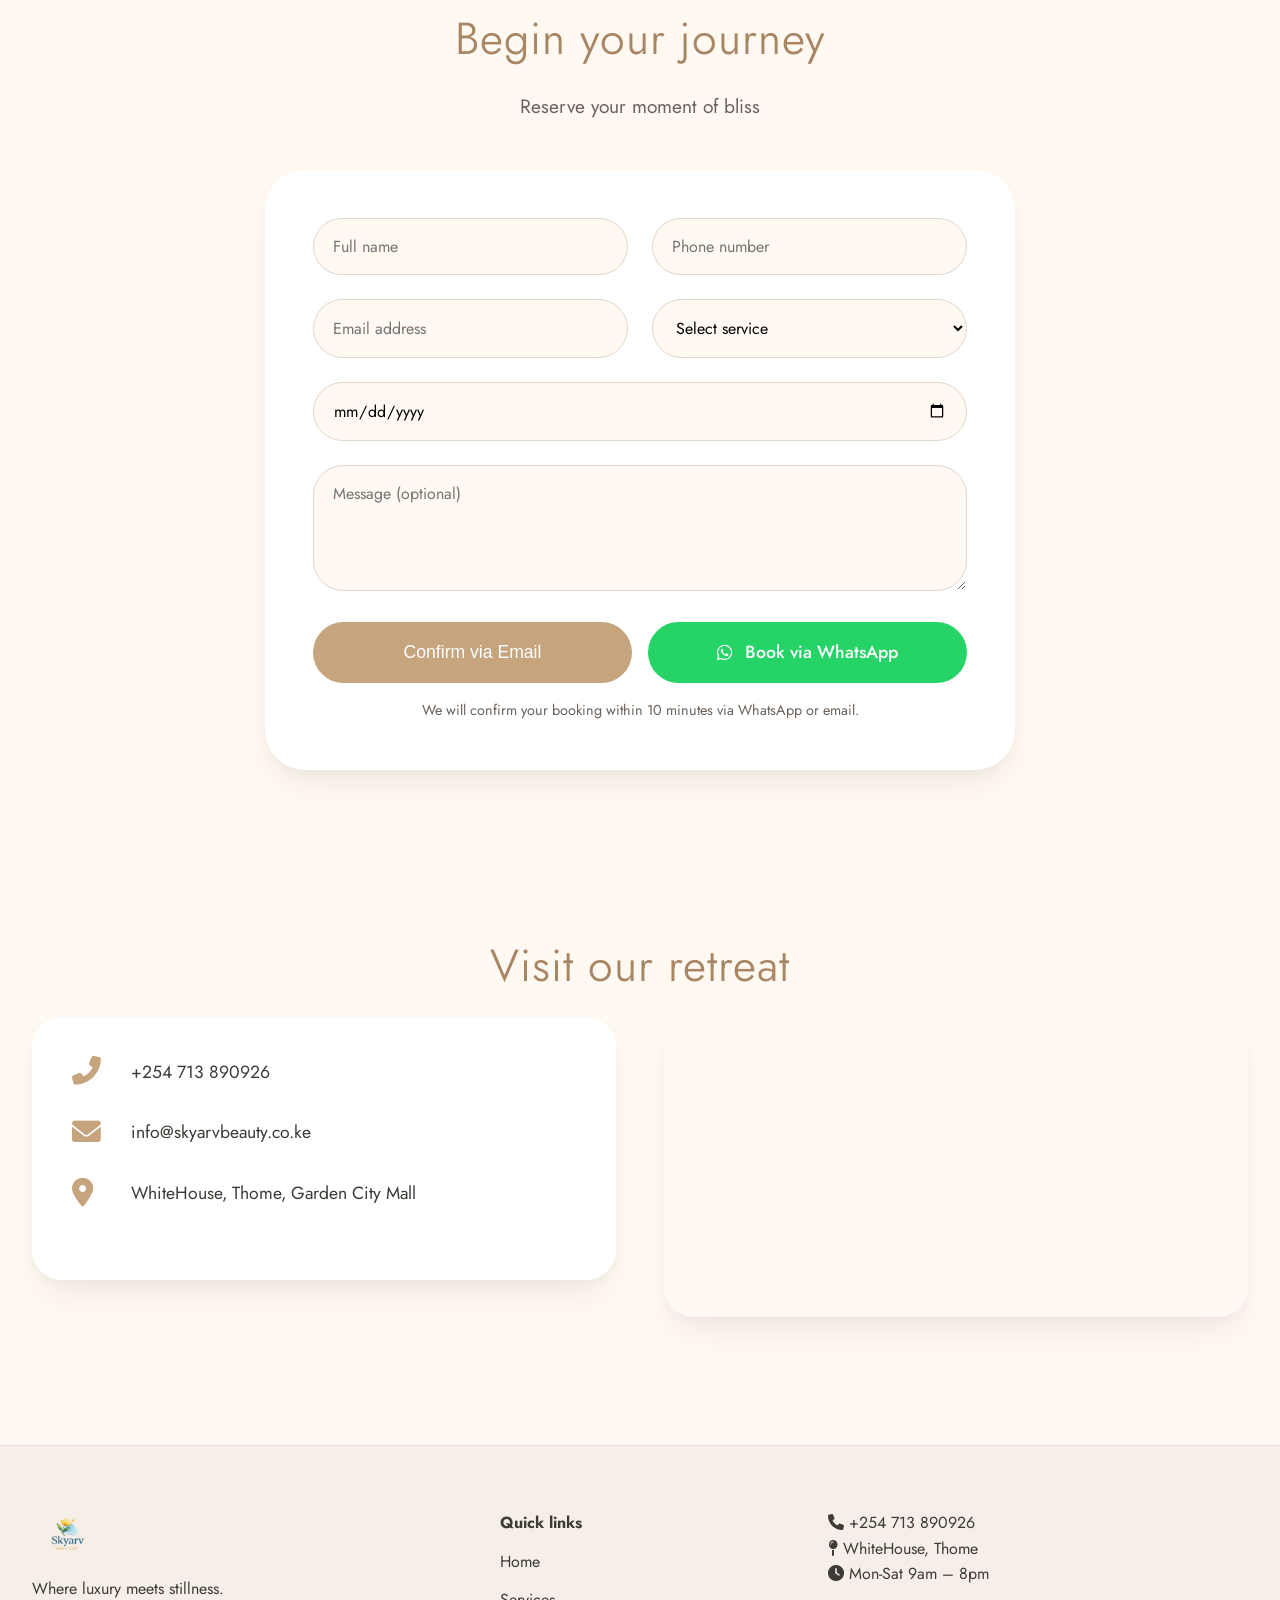
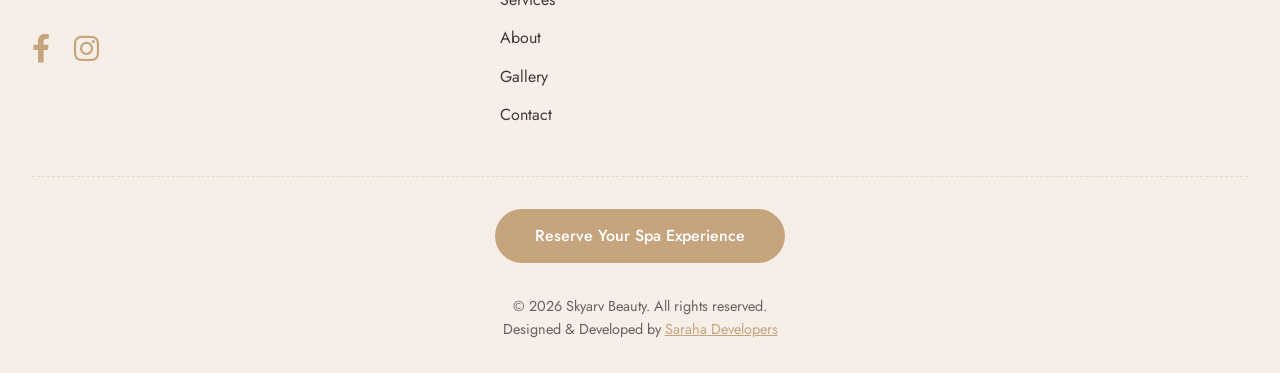
==== commit 93b911f4: "Update: refined spa website concept" ====
--- a/index.html
+++ b/index.html
@@ -401,7 +401,7 @@
             <a href="#booking">Reserve Your Spa Experience</a>
         </div>
         <div class="copyright">
-            © <span id="currentYear"></span> Skyarv Beauty. All rights reserved. <br> Website Designed & Developed by <a href="https://sarahadevelopers.co.ke" target="_blank" style="color: var(--gold);">Saraha Developers</a>
+            © <span id="currentYear"></span> Skyarv Beauty. All rights reserved. <br>Designed & Developed by <a href="https://sarahadevelopers.co.ke" target="_blank" style="color: var(--gold);">Saraha Developers</a>
         </div>
     </footer>
 
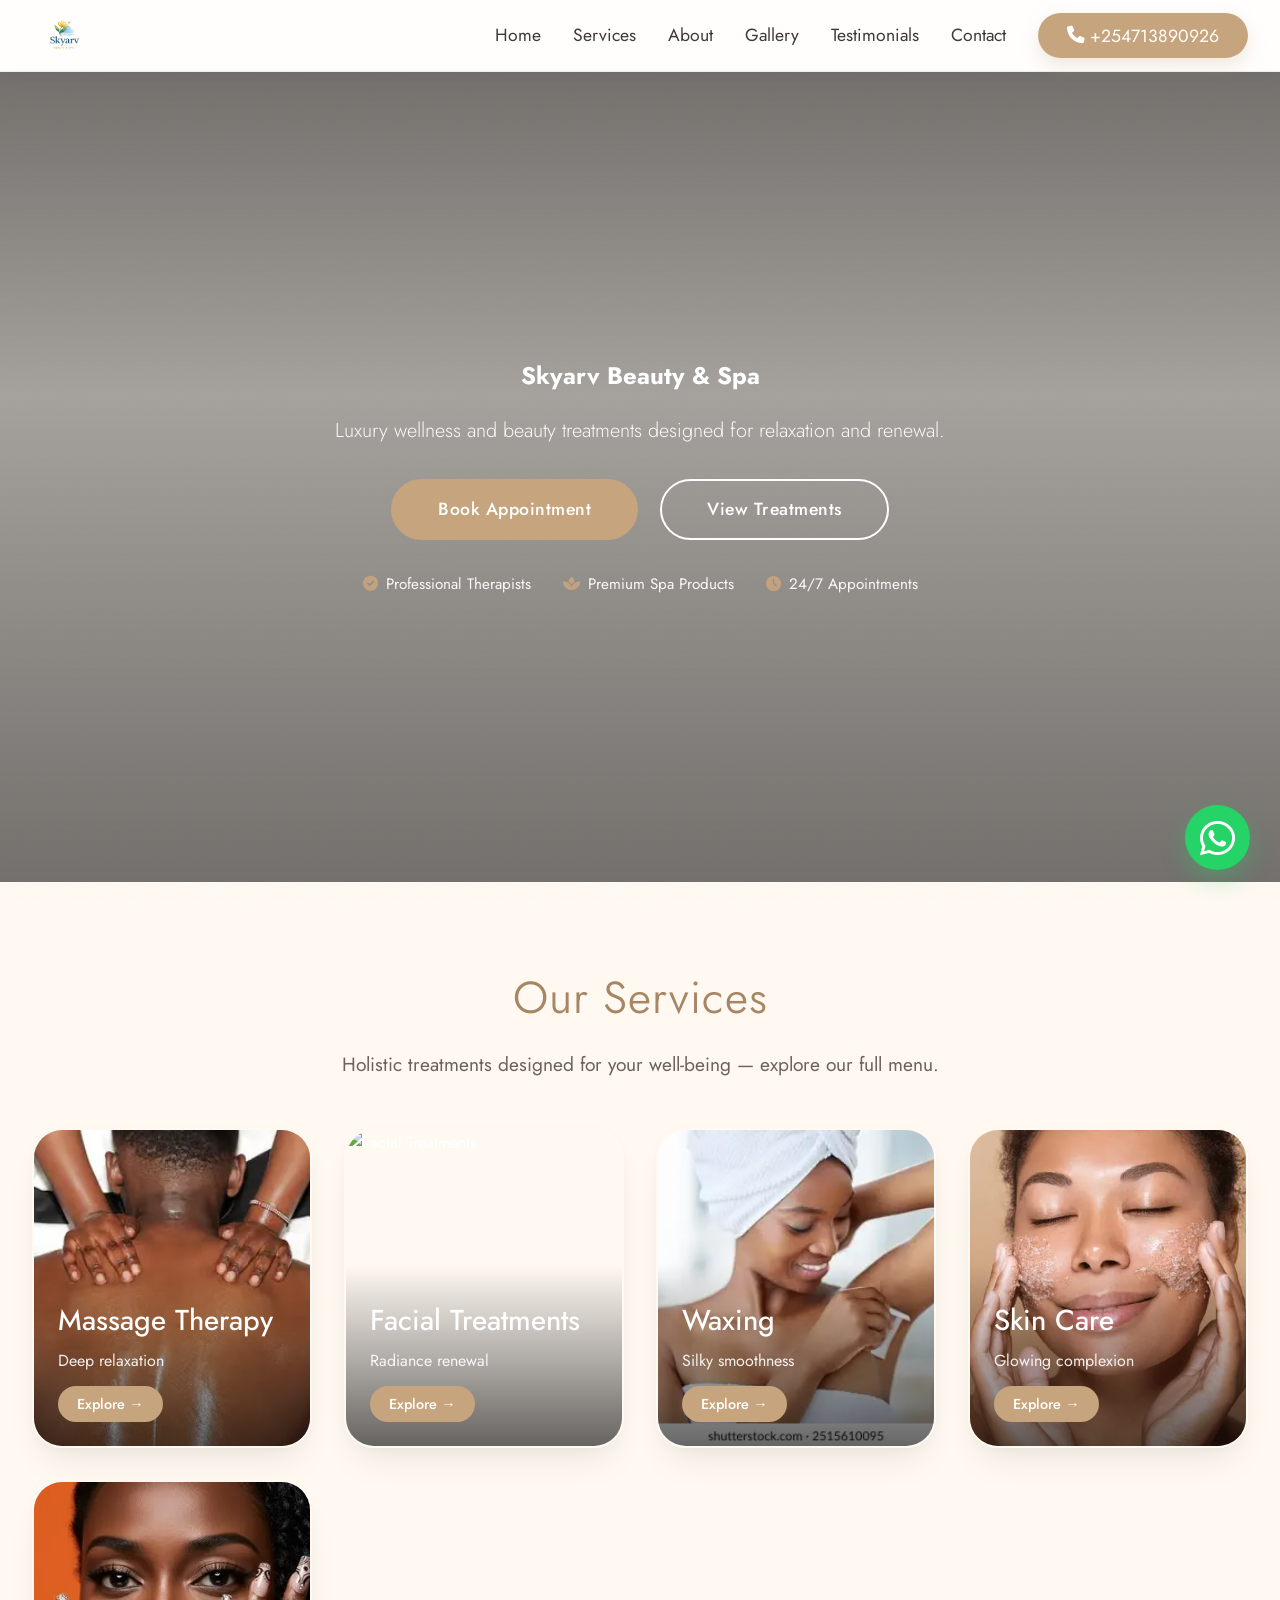
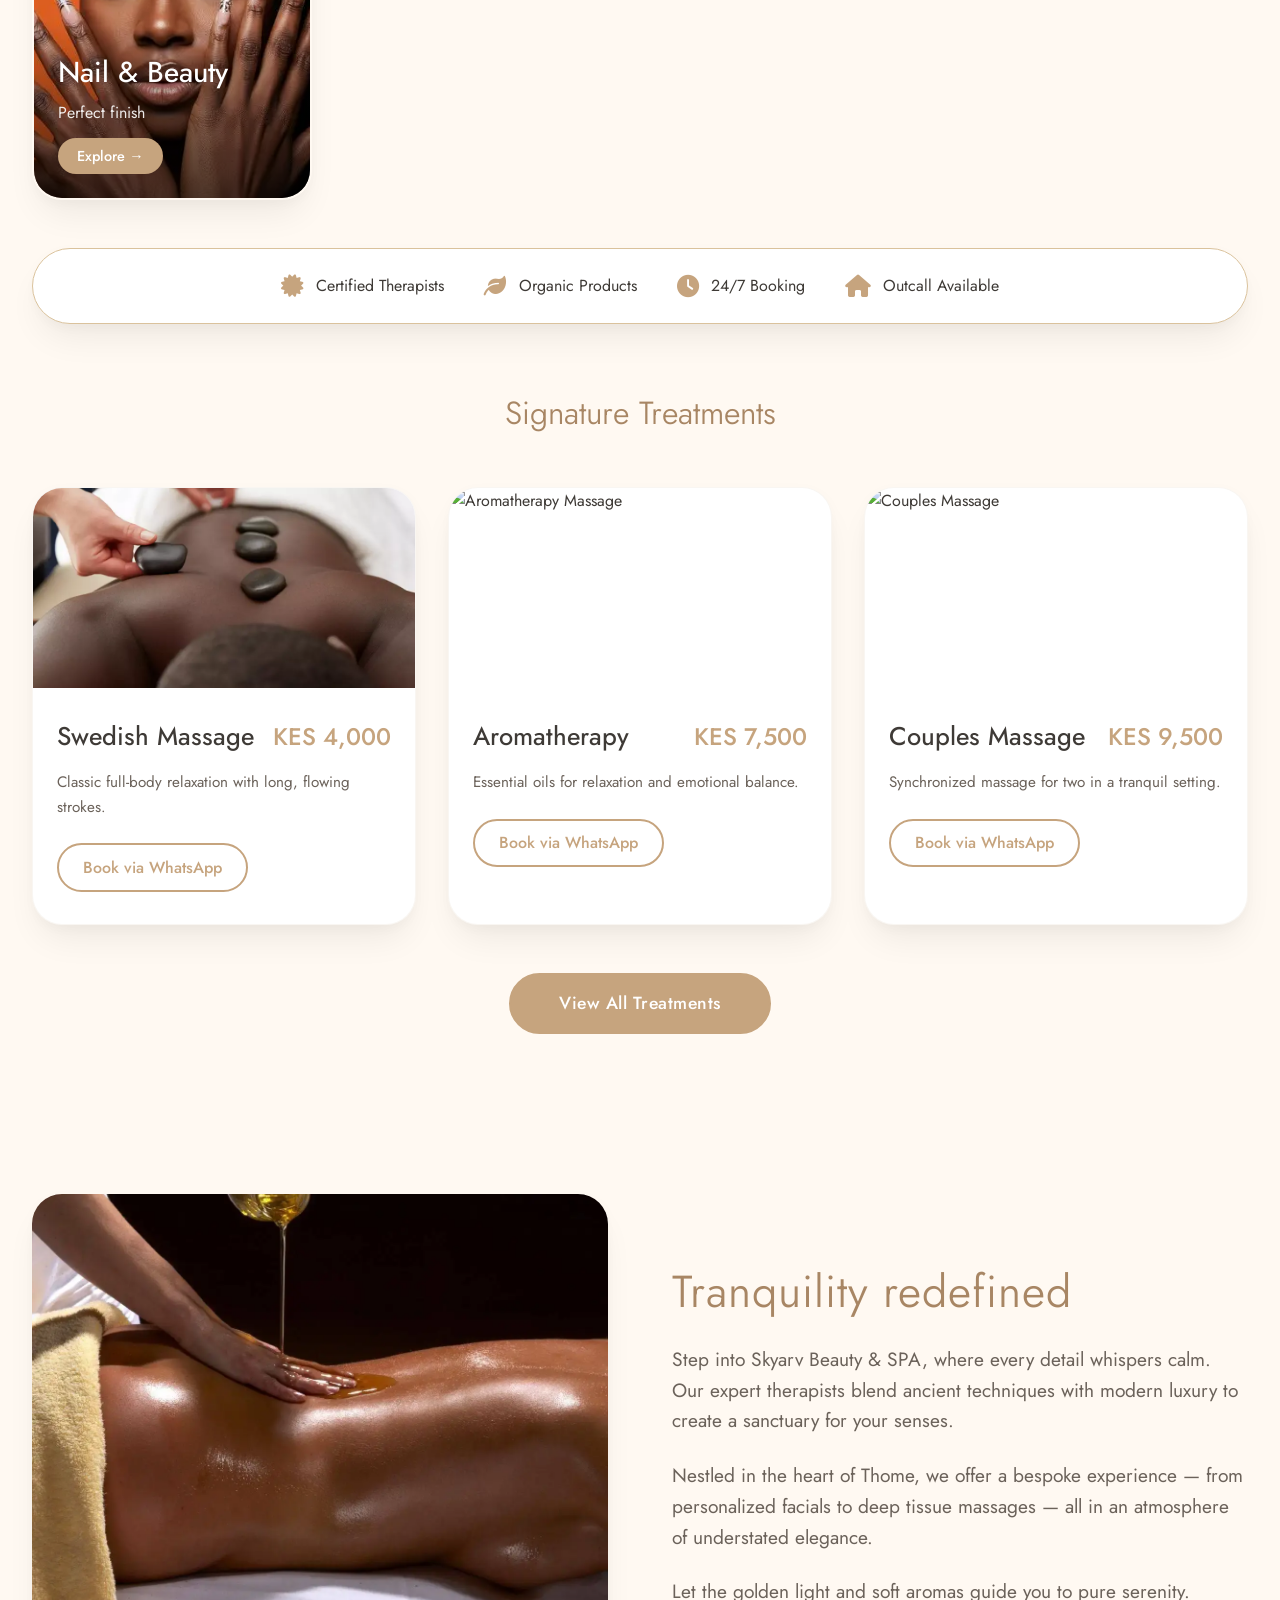
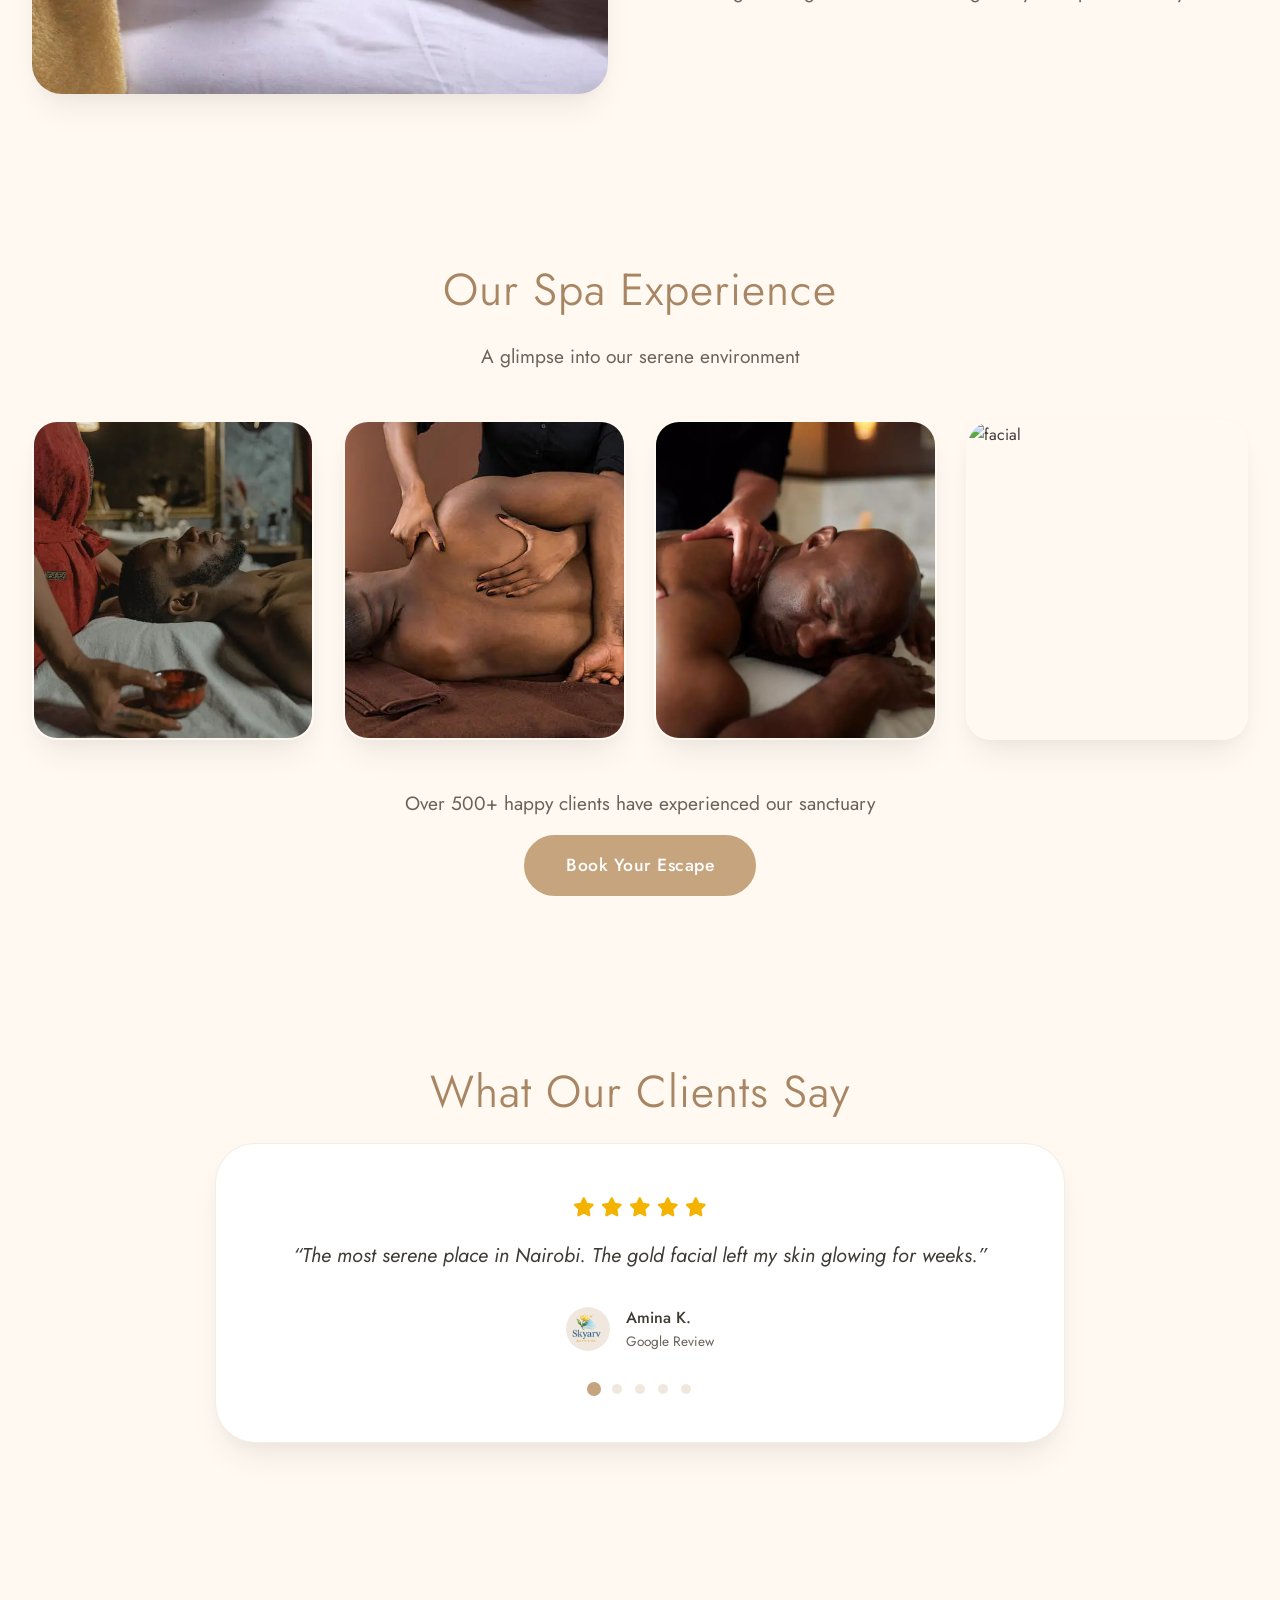
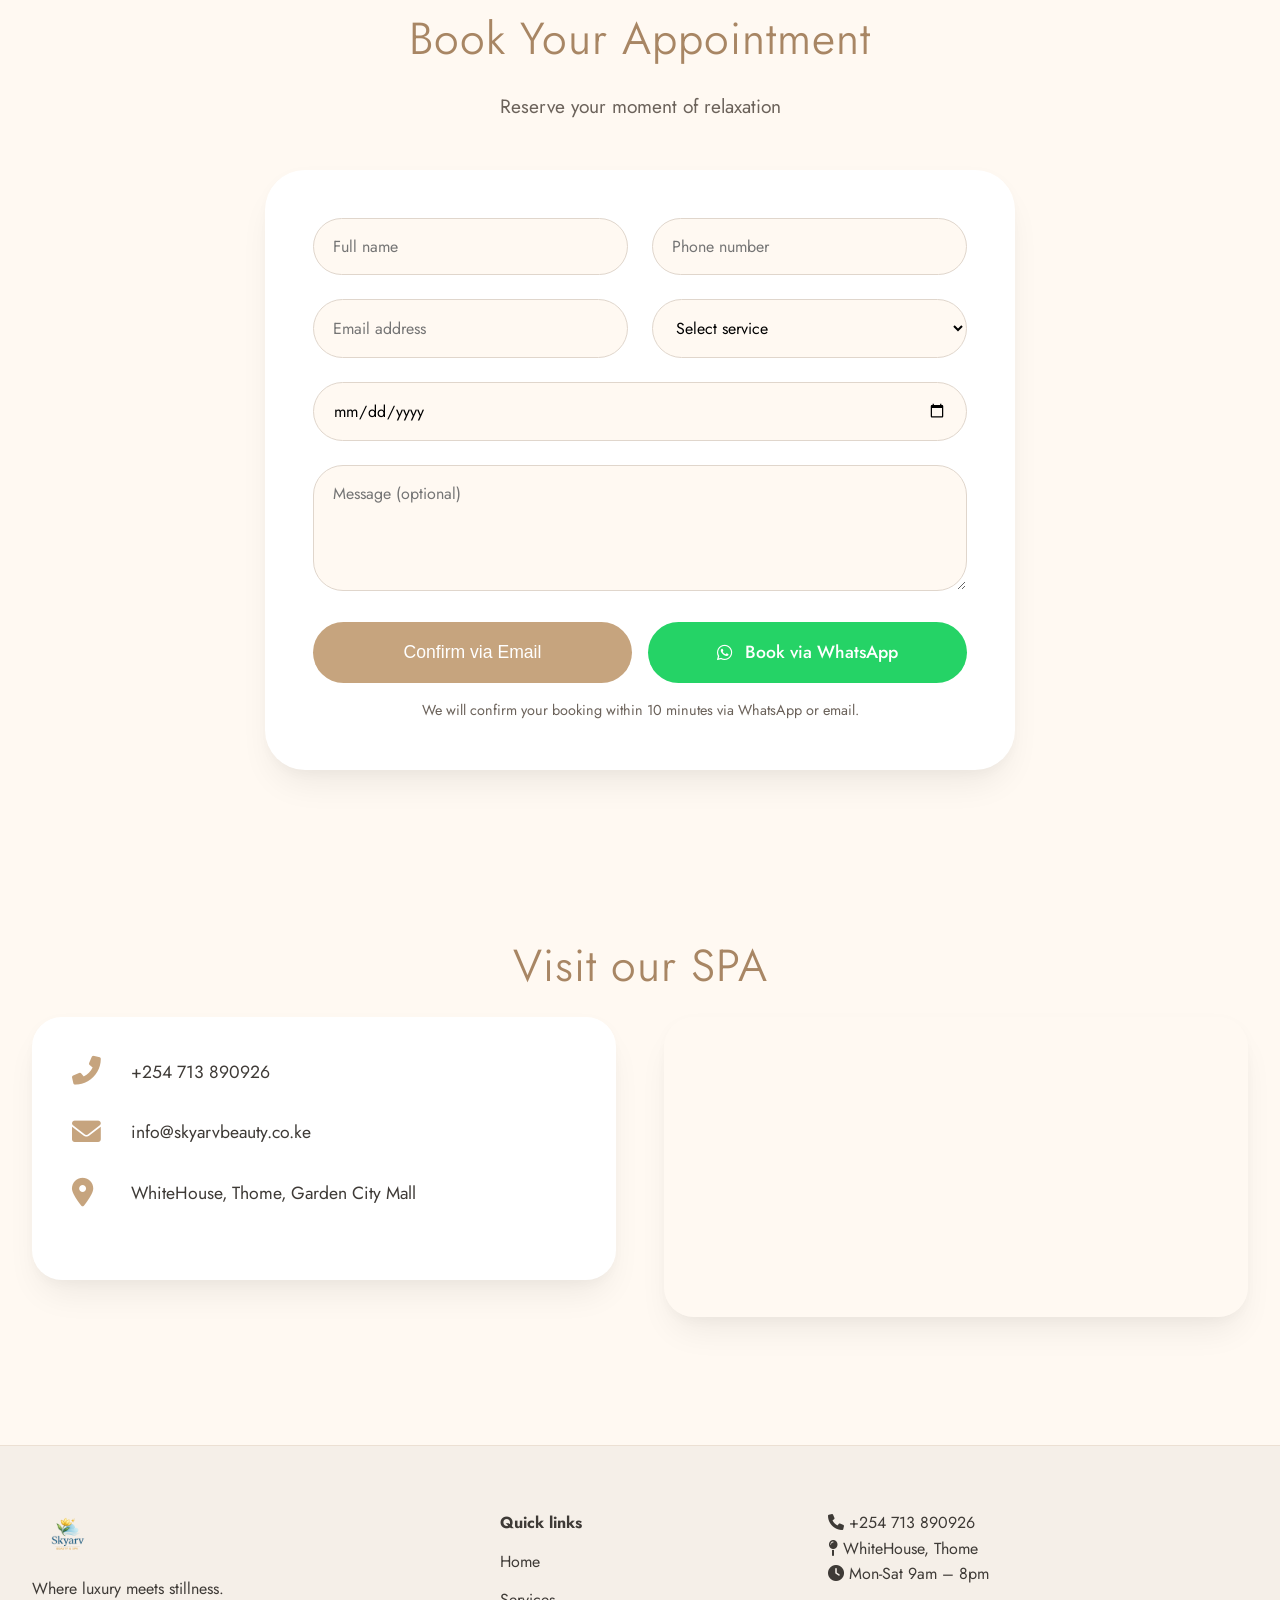
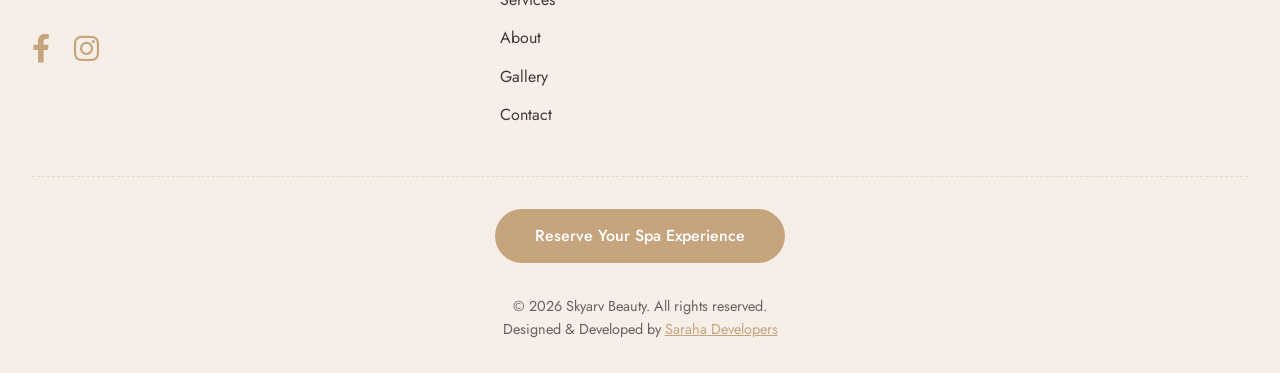
==== commit eaff7696: "Update: refined spa website concept" ====
--- a/index.html
+++ b/index.html
@@ -35,26 +35,64 @@
     </nav>
 
     <!-- hero section -->
-    <section id="home" class="hero fade-section">
-        <div class="hero-overlay">
-            <h1>Skyarv Beauty & SPA</h1>
-            <p>Surrender to serenity — where holistic care meets timeless elegance.</p>
-            <div class="hero-btns">
-                <a href="#booking" class="btn btn-primary">Book Appointment</a>
-                <a href="services.html" class="btn btn-outline">View Services</a>
-            </div>
-            <div class="hero-trust">
-                <span><i class="fas fa-check-circle"></i> Professional Therapists</span>
-                <span><i class="fas fa-spa"></i> Premium Products</span>
-                <span><i class="fas fa-lock"></i> Private & Discreet</span>
-                <span><i class="fas fa-clock"></i> 24/7 Availability</span>
-            </div>
-        </div>
-    </section>
+   <section id="home" class="hero fade-section">
+
+<!-- background video -->
+
+<video autoplay muted loop playsinline class="hero-video">
+    <source src="https://assets.mixkit.co/videos/14599/14599-720.mp4" type="video/mp4">
+</video>
+
+<div class="hero-overlay">
+
+<div class="hero-content">
+
+<h1>Skyarv Beauty & Spa</h1>
+
+<p class="hero-tagline">
+Luxury wellness and beauty treatments designed for relaxation and renewal.
+</p>
+
+<div class="hero-btns">
+
+<a href="#booking" class="btn btn-primary">
+Book Appointment
+</a>
+
+<a href="services.html" class="btn btn-outline">
+View Treatments
+</a>
+
+</div>
+
+<div class="hero-trust">
+
+<span>
+<i class="fas fa-check-circle"></i>
+Professional Therapists
+</span>
+
+<span>
+<i class="fas fa-spa"></i>
+Premium Spa Products
+</span>
+
+<span>
+<i class="fas fa-clock"></i>
+24/7 Appointments
+</span>
+
+</div>
+
+</div>
+
+</div>
+
+</section>
 
     <!-- services overview (now image cards) -->
     <section id="services" class="section fade-section">
-        <h2 class="section-title">Signature Treatments</h2>
+        <h2 class="section-title">Our Services</h2>
         <div class="section-sub">Holistic treatments designed for your well-being — explore our full menu.</div>
         <div class="services-grid">
             <a href="services.html#massage" class="service-card">
@@ -171,8 +209,8 @@
 
     <!-- gallery -->
     <section id="gallery" class="section fade-section">
-        <h2 class="section-title">Moments of peace</h2>
-        <div class="section-sub">Our haven through the lens</div>
+        <h2 class="section-title">Our Spa Experience</h2>
+        <div class="section-sub">A glimpse into our serene environment</div>
         <div class="gallery-grid">
             <div class="gallery-item"><img src="image - 2026-03-12T142020.150.webp" alt="spa" loading="lazy"></div>
             <div class="gallery-item"><img src="image - 2026-03-12T142955.997.webp" alt="massage" loading="lazy"></div>
@@ -188,7 +226,7 @@
     <!-- testimonials slider -->
    <section id="testimonials" class="section fade-section">
 
-<h2 class="section-title">Kind Words</h2>
+<h2 class="section-title">What Our Clients Say</h2>
 
 <div class="testimonial-container">
 
@@ -331,8 +369,8 @@
 
     <!-- booking section -->
     <section id="booking" class="section fade-section">
-        <h2 class="section-title">Begin your journey</h2>
-        <div class="section-sub">Reserve your moment of bliss</div>
+        <h2 class="section-title">Book Your Appointment</h2>
+        <div class="section-sub">Reserve your moment of relaxation</div>
         <form class="booking-form" id="bookingForm">
             <div class="form-row">
                 <input type="text" placeholder="Full name" required>
@@ -362,7 +400,7 @@
 
     <!-- contact + map -->
     <section id="contact" class="section fade-section">
-        <h2 class="section-title">Visit our retreat</h2>
+        <h2 class="section-title">Visit our SPA</h2>
         <div class="contact-grid">
             <div class="contact-info">
                 <div class="info-item"><i class="fas fa-phone-alt"></i> <a href="tel:+254713890926">+254 713 890926</a></div>
--- a/index.css
+++ b/index.css
@@ -159,74 +159,139 @@
         }
 
         /* ---- hero section (enhanced gradient) ---- */
-        .hero {
-            height: 90vh;
-            min-height: 700px;
-            background: linear-gradient(180deg, rgba(0,0,0,0.4) 0%, rgba(0,0,0,0.2) 40%, rgba(0,0,0,0.3) 100%), url('https://images.unsplash.com/photo-1600334129128-685c5582fd35?q=80&w=2070&auto=format&fit=crop') center/cover;
-            background-size: cover;
-            background-position: center 20%;
-            display: flex;
-            align-items: center;
-            justify-content: center;
-            text-align: center;
-            color: white;
-            position: relative;
-        }
-        .hero-overlay {
-            padding: 2rem;
-            width: 100%;
-            height: 100%;
-            display: flex;
-            flex-direction: column;
-            justify-content: center;
-            align-items: center;
-        }
-        .hero h1 {
-            font-size: clamp(2.8rem, 5vw, 4rem);
-            font-weight: 400;
-            letter-spacing: 2px;
-            margin-bottom: 1rem;
-            text-shadow: 0 2px 15px rgba(0,0,0,0.3);
-            position: relative;
-        }
-        .hero h1::after {
-            content: '';
-            display: block;
-            width: 70px;
-            height: 3px;
-            background: var(--gold);
-            margin: 1.5rem auto 0;
-        }
-        .hero p {
-            font-size: 1.3rem;
-            font-weight: 300;
-            max-width: 700px;
-            margin-bottom: 2rem;
-        }
-        .hero-btns {
-            display: flex;
-            gap: 1.5rem;
-            flex-wrap: wrap;
-            justify-content: center;
-            margin-bottom: 1.5rem;
-        }
-        .hero-trust {
-            display: flex;
-            gap: 2rem;
-            flex-wrap: wrap;
-            justify-content: center;
-            font-size: 0.95rem;
-            letter-spacing: 0.5px;
-        }
-        .hero-trust span {
-            display: flex;
-            align-items: center;
-            gap: 0.5rem;
-        }
-        .hero-trust i {
-            color: var(--gold);
-            font-size: 1.1rem;
-        }
+      .hero{
+
+position:relative;
+
+height:90vh;
+min-height:700px;
+
+display:flex;
+align-items:center;
+justify-content:center;
+
+text-align:center;
+color:white;
+
+overflow:hidden;
+
+}
+
+/* background video */
+
+.hero-video{
+
+position:absolute;
+top:0;
+left:0;
+
+width:100%;
+height:100%;
+
+object-fit:cover;
+
+z-index:-2;
+
+}
+
+/* dark luxury overlay */
+
+.hero::before{
+
+content:"";
+
+position:absolute;
+top:0;
+left:0;
+
+width:100%;
+height:100%;
+
+background:
+linear-gradient(
+180deg,
+rgba(0,0,0,0.55) 0%,
+rgba(0,0,0,0.35) 40%,
+rgba(0,0,0,0.55) 100%
+);
+
+z-index:-1;
+
+}
+
+.hero-overlay{
+
+width:100%;
+height:100%;
+
+display:flex;
+align-items:center;
+justify-content:center;
+
+padding:2rem;
+
+}
+
+.hero-content{
+
+max-width:900px;
+
+display:flex;
+flex-direction:column;
+align-items:center;
+
+}
+
+.hero-tagline{
+
+font-size:1.25rem;
+font-weight:300;
+
+max-width:650px;
+
+margin:1.2rem 0 2rem;
+
+opacity:.95;
+
+}
+
+.hero-btns{
+
+display:flex;
+gap:1.4rem;
+flex-wrap:wrap;
+
+margin-bottom:2rem;
+
+}
+
+.hero-trust{
+
+display:flex;
+gap:2rem;
+
+flex-wrap:wrap;
+justify-content:center;
+
+font-size:.95rem;
+
+opacity:.95;
+
+}
+
+.hero-trust span{
+
+display:flex;
+align-items:center;
+gap:.5rem;
+
+}
+
+.hero-trust i{
+
+color:var(--gold);
+
+}
         .btn {
             padding: 0.9rem 2.8rem;
             border-radius: 50px;
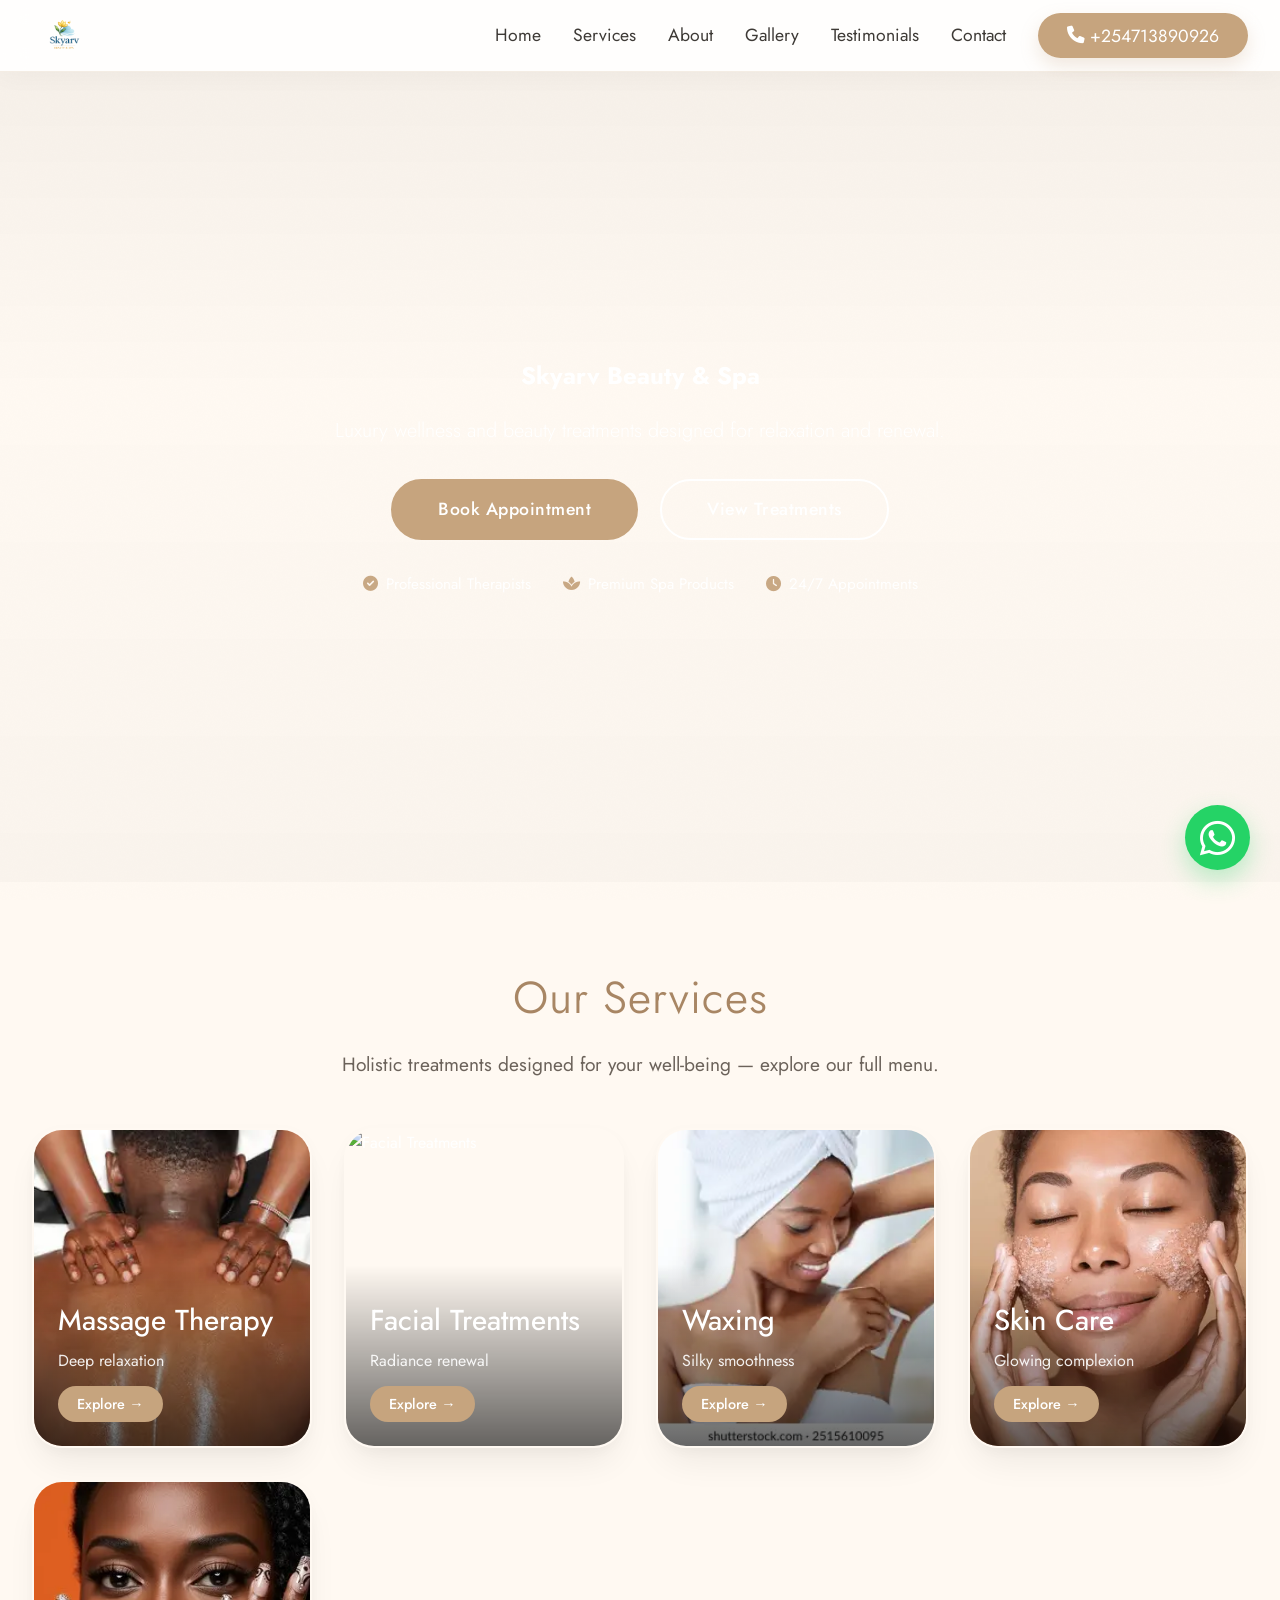
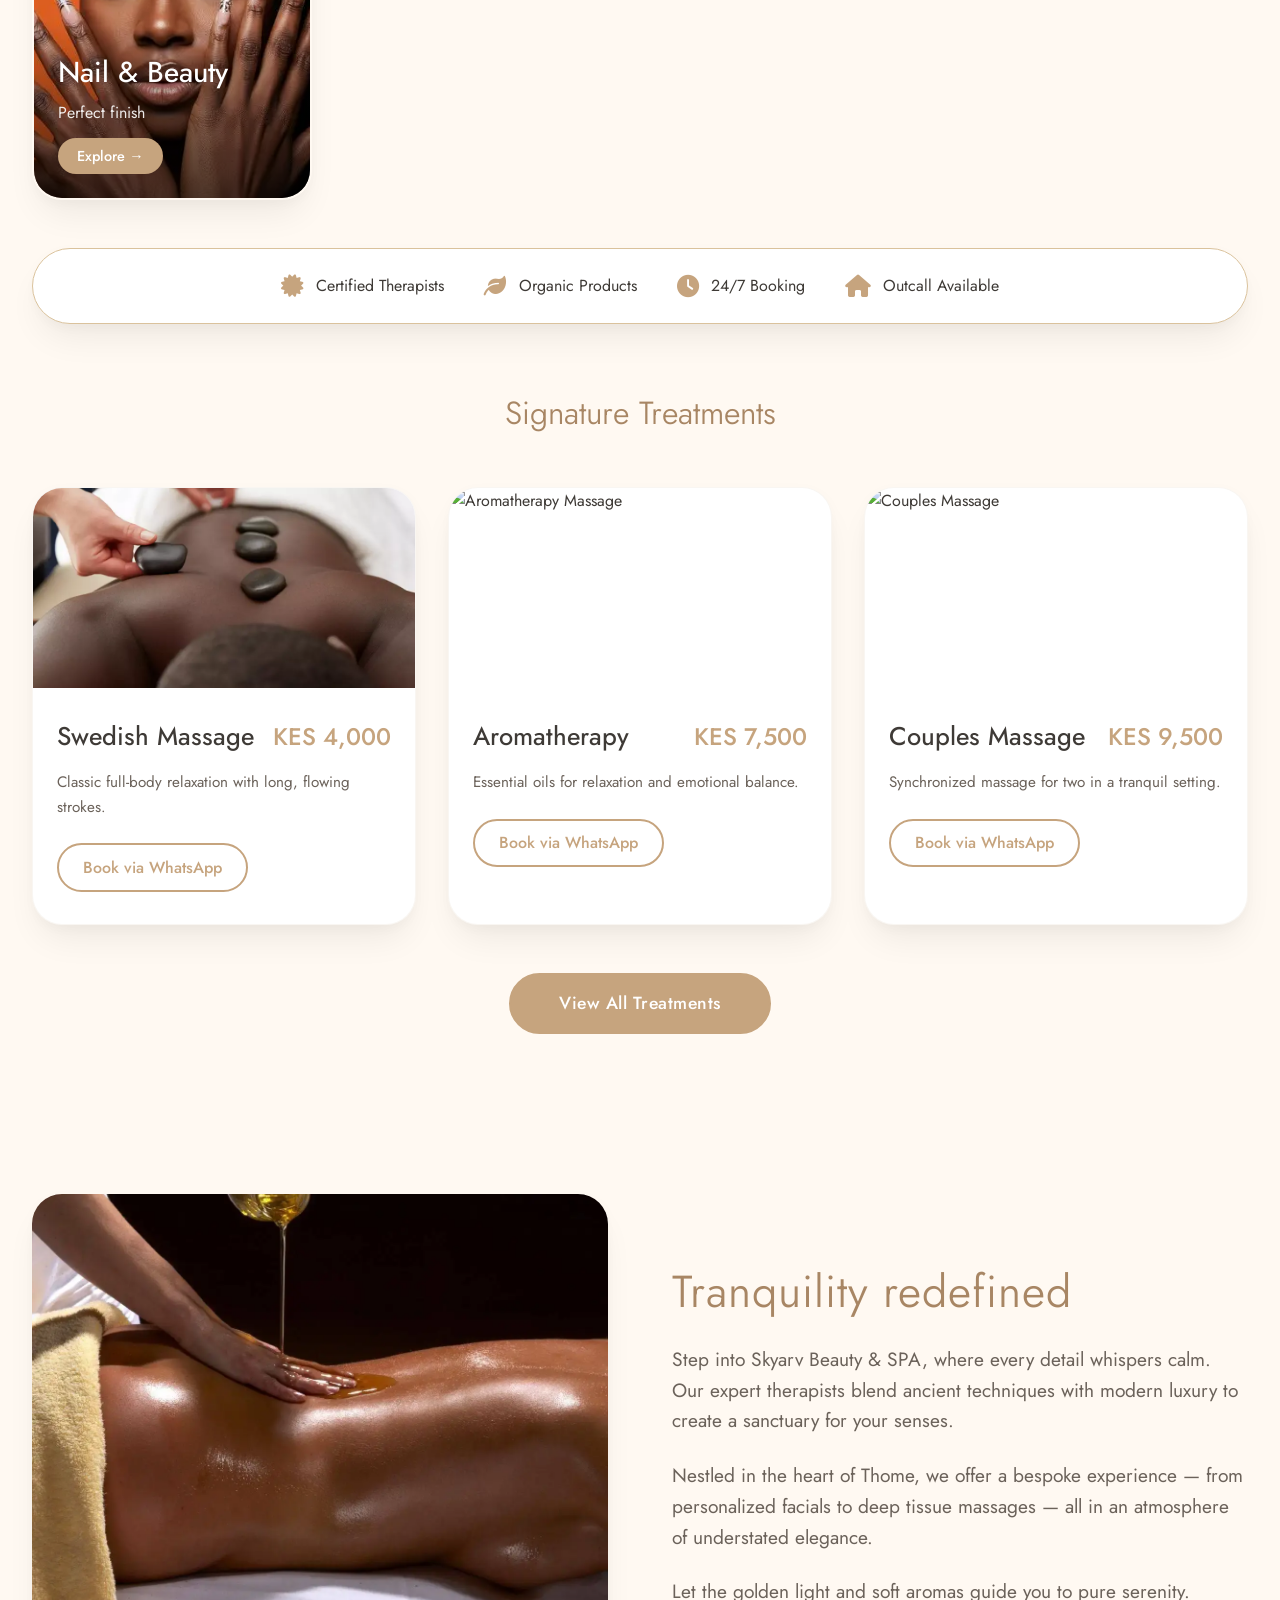
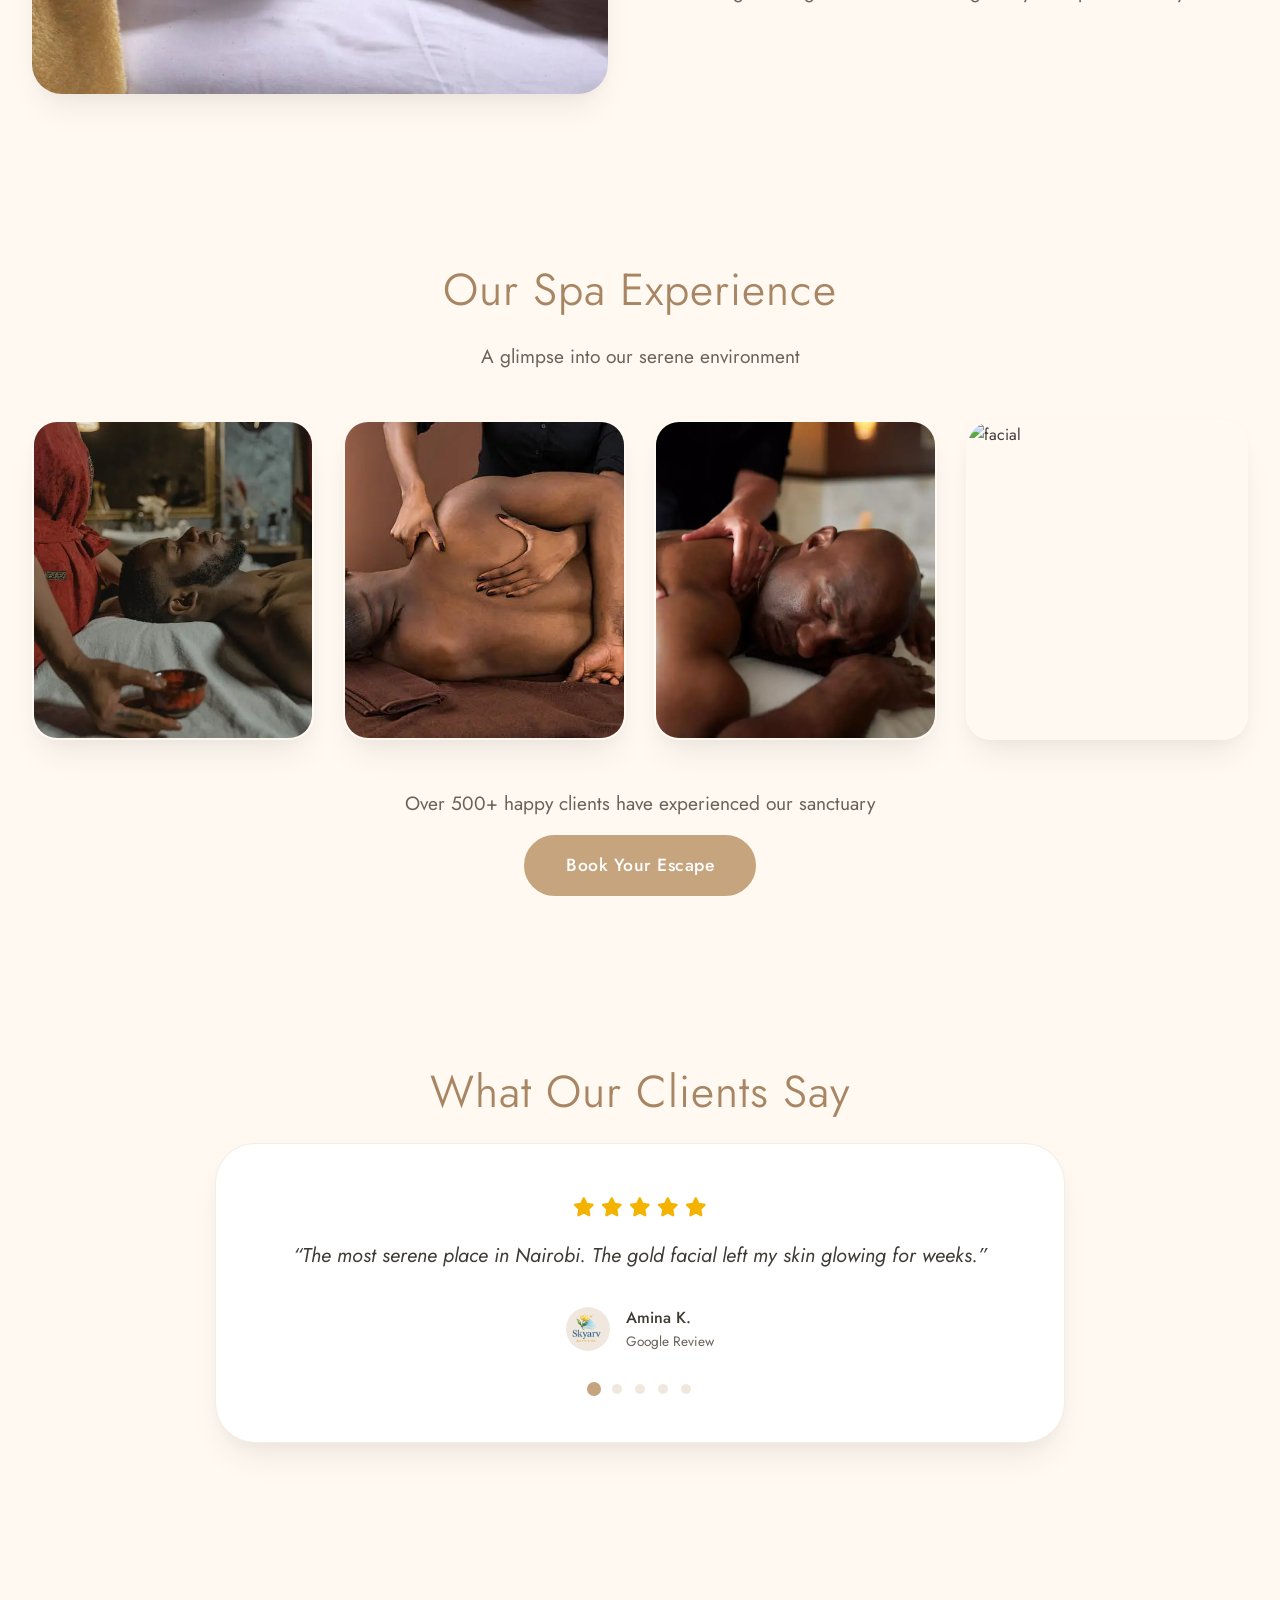
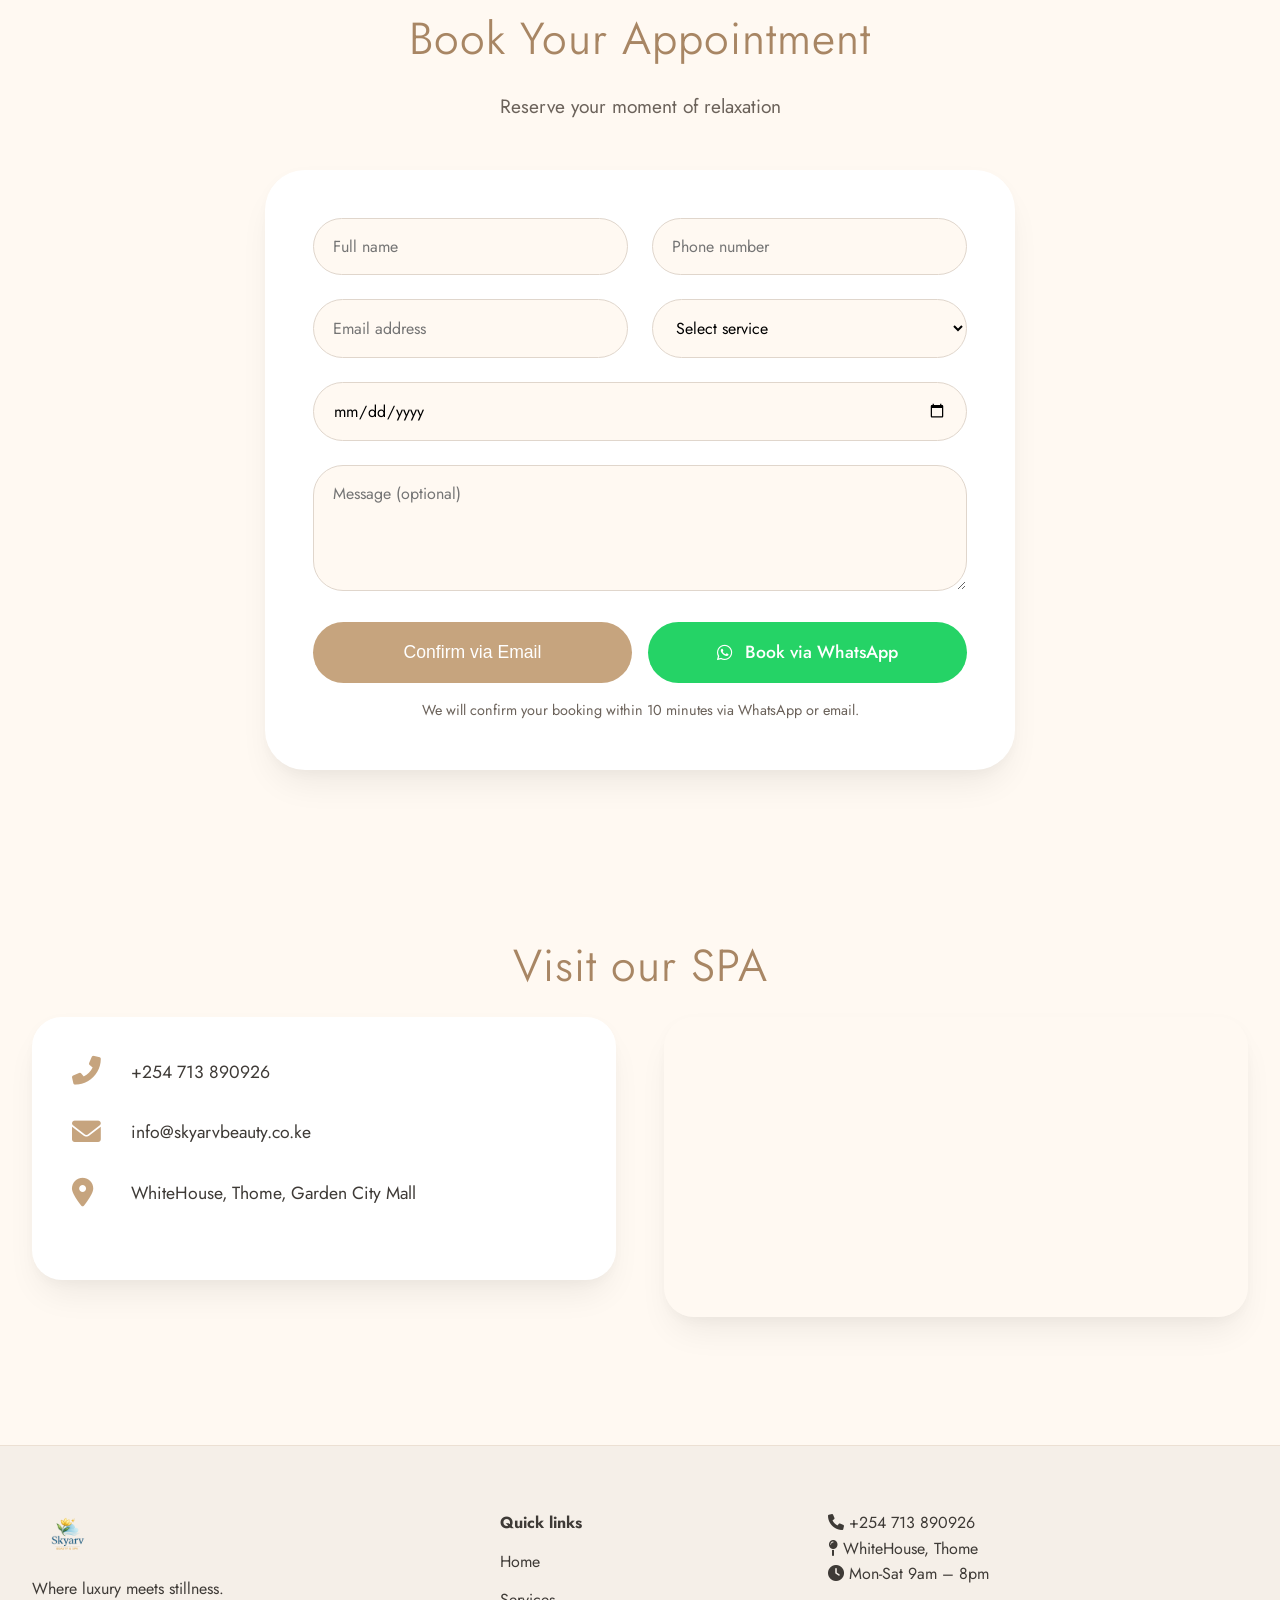
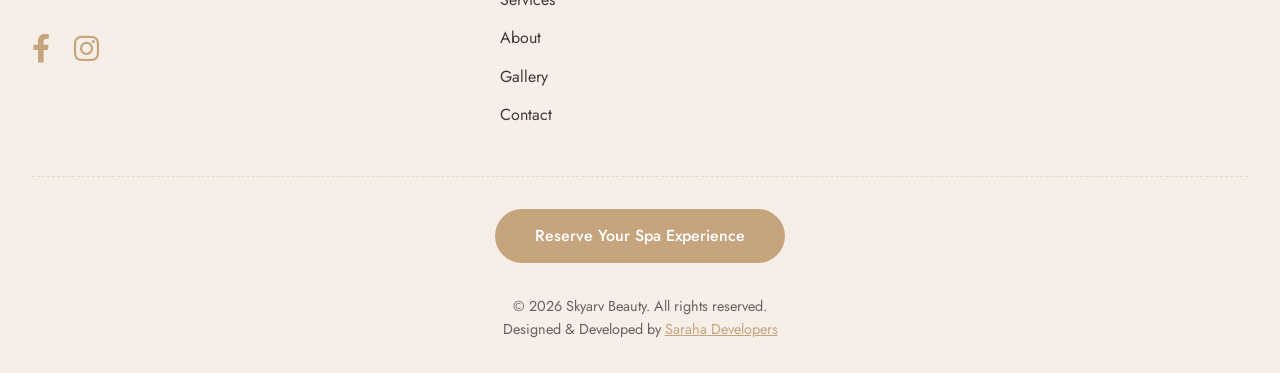
==== commit 9053ddcd: "Update: refined spa website concept" ====
--- a/index.html
+++ b/index.html
@@ -40,7 +40,7 @@
 <!-- background video -->
 
 <video autoplay muted loop playsinline class="hero-video">
-    <source src="https://assets.mixkit.co/videos/14599/14599-720.mp4" type="video/mp4">
+    <source src="https://assets.mixkit.co/videos/4744/4744-720.mp4" type="video/mp4">
 </video>
 
 <div class="hero-overlay">
--- a/index.css
+++ b/index.css
@@ -210,9 +210,9 @@
 background:
 linear-gradient(
 180deg,
-rgba(0,0,0,0.55) 0%,
-rgba(0,0,0,0.35) 40%,
-rgba(0,0,0,0.55) 100%
+rgba(0, 0, 0, 0.037) 0%,
+rgba(0, 0, 0, 0) 40%,
+rgba(0, 0, 0, 0.018) 100%
 );
 
 z-index:-1;
